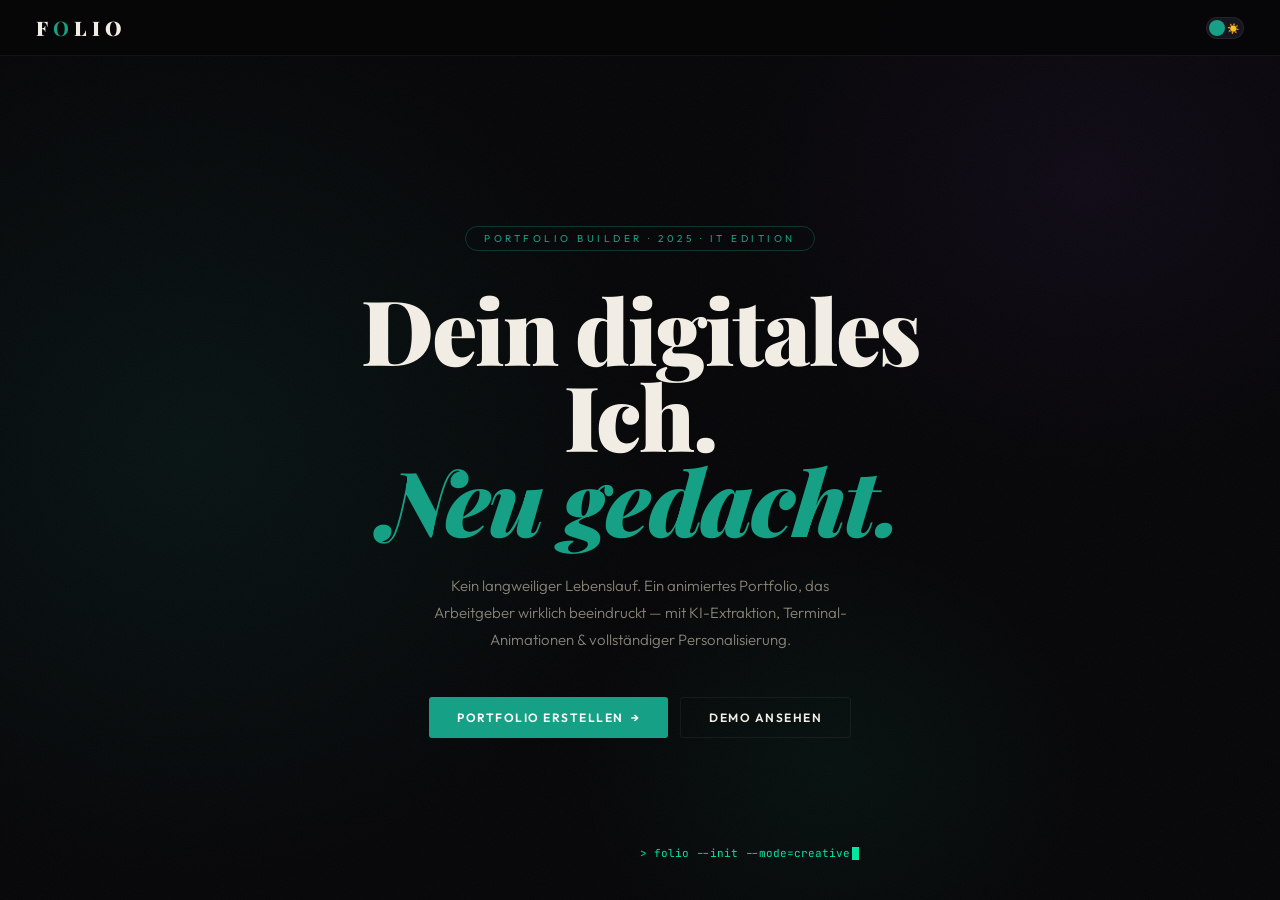
==== index.html @ 78528912 "Rename digitaler Lebenslauf.html to index.html" ====
<!DOCTYPE html>
<html lang="de" data-mode="dark">
<head>
<meta charset="UTF-8">
<meta name="viewport" content="width=device-width,initial-scale=1">
<title>FOLIO — Dein digitales Portfolio</title>
<link rel="preconnect" href="https://fonts.googleapis.com">
<link rel="preconnect" href="https://fonts.gstatic.com" crossorigin>
<link href="https://fonts.googleapis.com/css2?family=Playfair+Display:ital,wght@0,700;0,800;0,900;1,700&family=Outfit:wght@300;400;500;600;700&family=JetBrains+Mono:wght@400;500&display=swap" rel="stylesheet">
<style>
/* ─── THEME VARIABLES ─── */
:root{
  --teal:#16a085;--slate:#8F9790;--mint:#00E5A0;--blue:#60A5FA;--purple:#A855F7;
  --r:6px;--t:cubic-bezier(.4,0,.2,1)
}
[data-mode="dark"]{
  --bg:#060608;--bg2:#0d0d12;--bg3:#161620;
  --text:#f2ede4;--text2:#8a8478;--hr:rgba(242,237,228,.06);
  --card:rgba(22,22,32,.8);--input-bg:#161620;--input-border:rgba(242,237,228,.08);
  --hdr-bg:rgba(6,6,8,.85)
}
[data-mode="light"]{
  --bg:#f4f1ec;--bg2:#ebe6dd;--bg3:#ddd8ce;
  --text:#0d0d12;--text2:#5a5248;--hr:rgba(13,13,18,.08);
  --card:rgba(235,230,221,.8);--input-bg:#ebe6dd;--input-border:rgba(13,13,18,.12);
  --hdr-bg:rgba(244,241,236,.88)
}

*{box-sizing:border-box;margin:0;padding:0}
html{scroll-behavior:smooth}
body{background:var(--bg);color:var(--text);font-family:'Outfit',sans-serif;overflow-x:hidden;min-height:100vh;transition:background .3s,color .3s}
::selection{background:var(--teal);color:#fff}
::-webkit-scrollbar{width:3px}::-webkit-scrollbar-track{background:var(--bg2)}::-webkit-scrollbar-thumb{background:var(--teal);opacity:.4;border-radius:2px}

/* ─── HEADER ─── */
.hdr{position:fixed;top:0;left:0;right:0;z-index:200;padding:14px 36px;display:flex;align-items:center;justify-content:space-between;background:var(--hdr-bg);backdrop-filter:blur(24px);border-bottom:1px solid var(--hr)}
.logo{font-family:'Playfair Display',serif;font-size:20px;font-weight:900;letter-spacing:5px;text-transform:uppercase}
.logo b{color:var(--teal)}
.hdr-right{display:flex;align-items:center;gap:10px}
.hdr-step{font-size:10px;letter-spacing:2px;color:var(--text2);text-transform:uppercase;display:none;font-family:'JetBrains Mono',monospace}

/* Mode toggle */
.mode-btn{width:38px;height:22px;background:var(--bg3);border:1px solid var(--hr);border-radius:11px;cursor:pointer;position:relative;transition:background .3s;flex-shrink:0}
.mode-knob{width:16px;height:16px;border-radius:50%;background:var(--teal);position:absolute;top:2px;left:2px;transition:left .2s var(--t)}
[data-mode="light"] .mode-knob{left:18px;background:var(--purple)}
.mode-icon{font-size:10px;position:absolute;top:50%;transform:translateY(-50%);transition:opacity .2s}
.mode-icon.sun{right:4px;opacity:1}
.mode-icon.moon{left:4px;opacity:1}
[data-mode="light"] .mode-icon.sun{opacity:0}
[data-mode="dark"] .mode-icon.moon{opacity:0}

/* ─── SCREENS ─── */
.scr{display:none;min-height:100vh;padding-top:64px}
.scr.on{display:flex;flex-direction:column}

/* ─── LANDING ─── */
#s0{align-items:center;justify-content:center;text-align:center;position:relative;overflow:hidden}
.mesh{position:absolute;inset:0;pointer-events:none;
  background:radial-gradient(ellipse 60% 80% at 15% 50%,rgba(22,160,133,.09) 0,transparent 60%),
             radial-gradient(ellipse 50% 60% at 85% 20%,rgba(168,85,247,.06) 0,transparent 55%),
             radial-gradient(ellipse 40% 50% at 65% 85%,rgba(0,229,160,.05) 0,transparent 50%)}
.noise{position:absolute;inset:0;pointer-events:none;opacity:.03;background-image:url("data:image/svg+xml,%3Csvg xmlns='http://www.w3.org/2000/svg'%3E%3Cfilter id='n'%3E%3CfeTurbulence type='fractalNoise' baseFrequency='.85' numOctaves='4' stitchTiles='stitch'/%3E%3C/filter%3E%3Crect width='100%25' height='100%25' filter='url(%23n)'/%3E%3C/svg%3E")}
.land{max-width:740px;padding:0 28px;position:relative;z-index:1}
.l-tag{display:inline-block;font-size:10px;letter-spacing:3.5px;text-transform:uppercase;color:var(--teal);border:1px solid rgba(22,160,133,.3);padding:5px 18px;border-radius:20px;margin-bottom:36px;animation:fu .8s var(--t) both}
.l-h1{font-family:'Playfair Display',serif;font-size:clamp(48px,7.5vw,90px);font-weight:900;line-height:.95;letter-spacing:-2px;margin-bottom:28px;animation:fu .8s .12s var(--t) both}
.l-h1 em{color:var(--teal);font-style:italic;display:block}
.l-sub{font-size:15px;color:var(--text2);line-height:1.8;max-width:460px;margin:0 auto 44px;font-weight:300;animation:fu .8s .24s var(--t) both}
.l-cta{display:flex;gap:12px;justify-content:center;flex-wrap:wrap;animation:fu .8s .36s var(--t) both}

/* Terminal intro */
.term-intro{position:absolute;bottom:40px;left:50%;transform:translateX(-50%);font-family:'JetBrains Mono',monospace;font-size:11px;color:var(--mint);opacity:.7;white-space:nowrap;animation:fu 1s .8s var(--t) both}
.term-cursor-blink{display:inline-block;width:7px;height:13px;background:var(--mint);margin-left:2px;animation:blink 1s step-end infinite;vertical-align:bottom}
@keyframes blink{0%,100%{opacity:1}50%{opacity:0}}

/* ─── BUTTONS ─── */
.btn{padding:12px 28px;border-radius:3px;font-family:'Outfit',sans-serif;font-size:12px;font-weight:600;letter-spacing:1.5px;text-transform:uppercase;cursor:pointer;transition:all .2s var(--t);border:none}
.btn-g{background:var(--teal);color:#fff}
.btn-g:hover{background:#1abc9c;transform:translateY(-2px);box-shadow:0 10px 36px rgba(22,160,133,.35)}
.btn-o{background:transparent;color:var(--text);border:1px solid var(--hr)}
.btn-o:hover{border-color:var(--teal);color:var(--teal);background:rgba(22,160,133,.05)}
.btn-s{padding:8px 20px;font-size:11px;letter-spacing:1px}
.btn-purple{background:var(--purple);color:#fff}
.btn-purple:hover{background:#9333ea;transform:translateY(-2px);box-shadow:0 10px 36px rgba(168,85,247,.3)}
.btn-blue{background:var(--blue);color:#fff}
.btn-blue:hover{background:#3b82f6;transform:translateY(-2px)}

/* ─── UPLOAD ZONE ─── */
.upload-zone{margin-bottom:24px;padding:18px;background:var(--bg2);border:2px dashed var(--hr);border-radius:8px;cursor:pointer;transition:border-color .2s,background .2s;text-align:center}
.upload-zone:hover,.upload-zone.drag{border-color:var(--teal);background:rgba(22,160,133,.04)}
.upload-zone-icon{font-size:28px;margin-bottom:8px;display:block}
.upload-zone-txt{font-size:12px;color:var(--text2);line-height:1.6}
.upload-zone-txt strong{color:var(--teal);font-weight:600}
.upload-status{margin-top:8px;font-size:11px;font-family:'JetBrains Mono',monospace;color:var(--mint);display:none}

/* ─── BUILDER ─── */
#s1{padding-top:64px}
.build{display:grid;grid-template-columns:1fr 1fr;height:calc(100vh - 64px)}
.bl{padding:36px 44px;overflow-y:auto;border-right:1px solid var(--hr)}
.br{position:sticky;top:64px;height:calc(100vh - 64px);display:flex;flex-direction:column;align-items:center;justify-content:center;background:var(--bg2);gap:12px}

/* Step dots */
.sdots{display:flex;align-items:center;gap:5px;margin-bottom:36px;flex-wrap:wrap}
.sdot{width:24px;height:24px;border-radius:50%;border:1px solid var(--hr);display:flex;align-items:center;justify-content:center;font-size:9px;color:var(--text2);cursor:pointer;transition:all .2s var(--t);flex-shrink:0;font-family:'JetBrains Mono',monospace}
.sdot.done{background:var(--teal);border-color:var(--teal);color:#fff}
.sdot.cur{border-color:var(--teal);color:var(--teal)}
.sdot-ln{flex:1;height:1px;background:var(--hr);min-width:8px}

/* Step panels */
.step{display:none}
.step.on{display:block;animation:fu .35s var(--t) both}
.sttl{font-family:'Playfair Display',serif;font-size:28px;font-weight:800;margin-bottom:5px;line-height:1.2}
.stsub{font-size:12px;color:var(--text2);margin-bottom:24px;font-weight:300}

/* Fields */
.fld{margin-bottom:16px}
.fld label{display:block;font-size:10px;letter-spacing:2px;text-transform:uppercase;color:var(--text2);margin-bottom:6px;font-weight:500}
.fld input,.fld textarea,.fld select{width:100%;padding:10px 14px;background:var(--input-bg);border:1px solid var(--input-border);border-radius:3px;color:var(--text);font-family:'Outfit',sans-serif;font-size:13px;outline:none;transition:border-color .2s var(--t),background .2s;resize:vertical}
.fld input:focus,.fld textarea:focus,.fld select:focus{border-color:rgba(22,160,133,.6)}
.fld input::placeholder,.fld textarea::placeholder{color:rgba(242,237,228,.2)}
[data-mode="light"] .fld input::placeholder,[data-mode="light"] .fld textarea::placeholder{color:rgba(13,13,18,.25)}
.f2{display:grid;grid-template-columns:1fr 1fr;gap:12px}
.f3{display:grid;grid-template-columns:1fr 1fr 1fr;gap:12px}

/* Photo */
.photo-zone{display:flex;align-items:center;gap:18px;margin-bottom:20px}
.photo-ring{width:68px;height:68px;border-radius:50%;border:2px dashed var(--hr);background:var(--input-bg);display:flex;align-items:center;justify-content:center;cursor:pointer;overflow:hidden;flex-shrink:0;transition:border-color .2s var(--t)}
.photo-ring:hover{border-color:var(--teal)}
.photo-ring svg{opacity:.35}

/* Tags */
.tags-box{display:flex;flex-wrap:wrap;gap:6px;padding:9px 11px;background:var(--input-bg);border:1px solid var(--input-border);border-radius:3px;min-height:48px;cursor:text;transition:border-color .2s}
.tags-box:focus-within{border-color:rgba(22,160,133,.6)}
.chip{display:inline-flex;align-items:center;gap:5px;background:rgba(22,160,133,.1);border:1px solid rgba(22,160,133,.25);color:var(--teal);padding:3px 10px;border-radius:20px;font-size:11px;font-family:'JetBrains Mono',monospace}
.chip-x{background:none;border:none;color:inherit;cursor:pointer;font-size:13px;line-height:1;padding:0;opacity:.5}
.chip-x:hover{opacity:1}
.tag-inp{background:none;border:none;outline:none;color:var(--text);font-family:'Outfit',sans-serif;font-size:13px;flex:1;min-width:90px;padding:2px 4px}

/* Cards */
.pc,.tlc{background:var(--bg3);border:1px solid var(--hr);border-radius:6px;padding:15px;margin-bottom:10px;position:relative}
.card-del{position:absolute;top:10px;right:10px;background:none;border:none;color:var(--text2);cursor:pointer;font-size:15px;transition:color .15s;opacity:.5}
.card-del:hover{color:#ef4444;opacity:1}

/* Style picker */
.stgrid{display:grid;grid-template-columns:repeat(3,1fr);gap:10px;margin-bottom:24px}
.stc{border:2px solid var(--hr);border-radius:6px;overflow:hidden;cursor:pointer;transition:border-color .2s var(--t)}
.stc:hover{border-color:rgba(22,160,133,.4)}
.stc.sel{border-color:var(--teal)}
.stc-thumb{height:80px}
.stc-lbl{font-size:10px;letter-spacing:1.5px;text-transform:uppercase;color:var(--text2);text-align:center;padding:6px;background:var(--bg3)}
.stc.sel .stc-lbl{color:var(--teal)}

/* Color swatches */
.sw-row{display:flex;gap:8px;flex-wrap:wrap;margin-top:10px}
.sw{width:24px;height:24px;border-radius:50%;cursor:pointer;border:3px solid transparent;transition:transform .15s,border-color .15s;box-shadow:0 2px 8px rgba(0,0,0,.2)}
.sw:hover,.sw.sel{transform:scale(1.25);border-color:var(--text)}

/* Separator */
.sdiv{font-size:10px;letter-spacing:3px;text-transform:uppercase;color:var(--text2);opacity:.6;margin:24px 0 14px;padding-top:18px;border-top:1px solid var(--hr)}

/* Preview */
.prev-shell{width:calc(100% - 48px);max-width:380px;height:calc(100vh - 200px);border-radius:10px;overflow:hidden;box-shadow:0 40px 80px rgba(0,0,0,.5),0 0 0 1px rgba(242,237,228,.06)}
.prev-bar{height:30px;background:rgba(13,13,18,.9);display:flex;align-items:center;padding:0 12px;gap:6px;flex-shrink:0}
.pbd{width:9px;height:9px;border-radius:50%}
.prev-fr{width:100%;height:calc(100% - 30px);border:none;background:#fff}
.prev-lbl{font-size:9px;letter-spacing:3px;text-transform:uppercase;color:var(--text2);opacity:.4}
.prev-actions{display:flex;gap:8px}

/* Step nav */
.stnav{display:flex;gap:10px;margin-top:28px;flex-wrap:wrap}

/* ─── TERMINAL ANIMATION ─── */
.term-panel{background:#0a0c0a;border:1px solid rgba(0,229,160,.15);border-radius:8px;overflow:hidden;margin-bottom:20px;font-family:'JetBrains Mono',monospace}
.term-panel-bar{background:#111;padding:8px 14px;display:flex;align-items:center;gap:8px;border-bottom:1px solid rgba(0,229,160,.1)}
.term-panel-dot{width:8px;height:8px;border-radius:50%}
.term-panel-title{font-size:10px;color:rgba(0,229,160,.5);letter-spacing:2px;margin-left:auto}
.term-panel-body{padding:14px 18px;min-height:100px;font-size:12px;line-height:1.8;color:#00E5A0}
.term-line{display:flex;gap:8px}
.term-prompt{color:rgba(22,160,133,.6)}
.term-cmd{color:#60A5FA}
.term-out{color:rgba(0,229,160,.8)}
.term-err{color:#ef4444}
.term-ok{color:var(--mint)}

/* ─── EXPORT SCREEN ─── */
#s2{align-items:center;justify-content:center}
.exp-inner{max-width:560px;width:100%;padding:0 28px;text-align:center}
.exp-icon{font-size:56px;margin-bottom:20px;animation:pulse 2s ease-in-out infinite;display:block}
@keyframes pulse{0%,100%{transform:scale(1)}50%{transform:scale(1.08)}}

/* ─── INFO TABS ─── */
.tabs{display:flex;gap:2px;margin-bottom:20px;background:var(--bg3);padding:3px;border-radius:5px}
.tab-btn{flex:1;padding:7px 12px;font-size:11px;letter-spacing:1px;text-transform:uppercase;border:none;background:transparent;color:var(--text2);cursor:pointer;border-radius:3px;transition:all .15s;font-family:'Outfit',sans-serif;font-weight:600}
.tab-btn.on{background:var(--teal);color:#fff}
.tab-pane{display:none}
.tab-pane.on{display:block}

/* ─── AI EXTRACT STATUS ─── */
.ai-status{padding:10px 14px;border-radius:4px;font-size:12px;font-family:'JetBrains Mono',monospace;margin-top:10px;display:none}
.ai-status.loading{background:rgba(96,165,250,.1);border:1px solid rgba(96,165,250,.25);color:var(--blue)}
.ai-status.ok{background:rgba(0,229,160,.08);border:1px solid rgba(0,229,160,.2);color:var(--mint)}
.ai-status.err{background:rgba(239,68,68,.08);border:1px solid rgba(239,68,68,.2);color:#ef4444}

/* ─── COLOR PALETTE PREVIEW ─── */
.palette-row{display:flex;gap:6px;margin-bottom:20px}
.pal-swatch{flex:1;height:28px;border-radius:4px;cursor:pointer;transition:transform .15s;border:2px solid transparent;position:relative}
.pal-swatch.sel{border-color:var(--text);transform:scaleY(1.1)}
.pal-swatch::after{content:attr(data-hex);position:absolute;bottom:-18px;left:50%;transform:translateX(-50%);font-size:9px;font-family:'JetBrains Mono',monospace;color:var(--text2);white-space:nowrap;opacity:0;transition:opacity .15s}
.pal-swatch:hover::after{opacity:1}

/* ─── FONT PICKER ─── */
.font-grid{display:grid;grid-template-columns:1fr 1fr;gap:8px;margin-bottom:20px}
.font-opt{padding:12px;border:2px solid var(--hr);border-radius:5px;cursor:pointer;transition:border-color .2s;text-align:center}
.font-opt:hover{border-color:rgba(22,160,133,.4)}
.font-opt.sel{border-color:var(--teal)}
.font-opt-name{font-size:15px;font-weight:700;margin-bottom:3px}
.font-opt-desc{font-size:10px;color:var(--text2);letter-spacing:1px;text-transform:uppercase}

/* ─── ANIMATIONS ─── */
@keyframes fu{from{opacity:0;transform:translateY(14px)}to{opacity:1;transform:none}}
@keyframes fi{from{opacity:0}to{opacity:1}}
@keyframes scanIn{from{width:0}to{width:100%}}

/* ─── IMPORT/EXPORT JSON ─── */
.json-area{width:100%;min-height:80px;font-family:'JetBrains Mono',monospace;font-size:11px;background:var(--bg3);border:1px solid var(--hr);border-radius:4px;color:var(--mint);padding:10px;resize:vertical;outline:none}
.json-area:focus{border-color:rgba(22,160,133,.5)}

/* ─── RESPONSIVE ─── */
@media(max-width:768px){.build{grid-template-columns:1fr}.br{display:none}.bl{padding:24px 20px}.l-h1{font-size:36px}.f2,.f3{grid-template-columns:1fr}}
</style>
</head>
<body>

<!-- ═══ HEADER ═══ -->
<header class="hdr">
  <div class="logo">F<b>O</b>LIO</div>
  <div class="hdr-right">
    <span class="hdr-step" id="hdr-step"></span>
    <button class="btn btn-o btn-s" onclick="go(0)" style="display:none" id="hdr-back">← Zurück</button>
    <button class="mode-btn" onclick="toggleMode()" title="Dark/Light Mode">
      <div class="mode-knob"></div>
      <span class="mode-icon moon">🌙</span>
      <span class="mode-icon sun">☀️</span>
    </button>
  </div>
</header>

<!-- ═══ S0 LANDING ═══ -->
<section class="scr on" id="s0">
  <div class="mesh"></div><div class="noise"></div>
  <div class="land">
    <div class="l-tag">Portfolio Builder · 2025 · IT Edition</div>
    <h1 class="l-h1">Dein digitales Ich.<em>Neu gedacht.</em></h1>
    <p class="l-sub">Kein langweiliger Lebenslauf. Ein animiertes Portfolio, das Arbeitgeber wirklich beeindruckt — mit KI-Extraktion, Terminal-Animationen &amp; vollständiger Personalisierung.</p>
    <div class="l-cta">
      <button class="btn btn-g" onclick="startBuild()">Portfolio erstellen &nbsp;→</button>
      <button class="btn btn-o" onclick="loadDemoData()">Demo ansehen</button>
    </div>
  </div>
  <div class="term-intro" id="term-intro">&gt; folio --init --mode=creative<span class="term-cursor-blink"></span></div>
</section>

<!-- ═══ S1 BUILDER ═══ -->
<section class="scr" id="s1">
<div class="build">

<!-- LEFT: FORM -->
<div class="bl">
  <div class="sdots">
    <div class="sdot cur" id="dot0" onclick="goStep(0)">1</div><div class="sdot-ln"></div>
    <div class="sdot" id="dot1" onclick="goStep(1)">2</div><div class="sdot-ln"></div>
    <div class="sdot" id="dot2" onclick="goStep(2)">3</div><div class="sdot-ln"></div>
    <div class="sdot" id="dot3" onclick="goStep(3)">4</div><div class="sdot-ln"></div>
    <div class="sdot" id="dot4" onclick="goStep(4)">5</div><div class="sdot-ln"></div>
    <div class="sdot" id="dot5" onclick="goStep(5)">6</div><div class="sdot-ln"></div>
    <div class="sdot" id="dot6" onclick="goStep(6)">7</div>
  </div>

  <!-- ─── STEP 0: IMPORT / KI-EXTRAKTION ─── -->
  <div class="step on" id="step0">
    <div class="sttl">Dokumente & Import</div>
    <p class="stsub">Lade Lebenslauf oder Anschreiben hoch — die KI extrahiert alle Infos automatisch.</p>

    <!-- Upload Lebenslauf -->
    <div class="upload-zone" id="cv-zone" onclick="document.getElementById('cvInp').click()" ondragover="dragOver(event,'cv-zone')" ondragleave="dragLeave('cv-zone')" ondrop="dropFile(event,'cv')">
      <span class="upload-zone-icon">📄</span>
      <div class="upload-zone-txt">
        <strong>Lebenslauf hochladen</strong><br>
        HTML, TXT, oder kopierten Text per Drag &amp; Drop einfügen
      </div>
      <div class="upload-status" id="cv-status"></div>
    </div>
    <input type="file" id="cvInp" style="display:none" accept=".html,.htm,.txt,.text" onchange="fileUpload(event,'cv')">

    <!-- Upload Anschreiben -->
    <div class="upload-zone" id="cl-zone" onclick="document.getElementById('clInp').click()" ondragover="dragOver(event,'cl-zone')" ondragleave="dragLeave('cl-zone')" ondrop="dropFile(event,'cl')">
      <span class="upload-zone-icon">✉️</span>
      <div class="upload-zone-txt">
        <strong>Anschreiben hochladen</strong> (optional)<br>
        Die KI liest Motivation &amp; Stärken heraus
      </div>
      <div class="upload-status" id="cl-status"></div>
    </div>
    <input type="file" id="clInp" style="display:none" accept=".html,.htm,.txt,.text" onchange="fileUpload(event,'cl')">

    <!-- Terminal -->
    <div class="term-panel" id="term-panel">
      <div class="term-panel-bar">
        <div class="term-panel-dot" style="background:#ff5f57"></div>
        <div class="term-panel-dot" style="background:#febc2e"></div>
        <div class="term-panel-dot" style="background:#28c840"></div>
        <span class="term-panel-title">folio-ai · extract</span>
      </div>
      <div class="term-panel-body" id="term-body">
        <div class="term-line"><span class="term-prompt">$</span><span class="term-cmd"> folio --ready</span></div>
        <div class="term-line"><span class="term-out">✓ System bereit. Dokument hochladen zum Starten.</span></div>
      </div>
    </div>

    <div class="sdiv">Oder: JSON-Daten importieren</div>
    <div class="fld">
      <label>JSON-Import</label>
      <textarea class="json-area" id="json-import-area" rows="3" placeholder='{"fn":"Max","ln":"Mustermann","title":"Developer",...}'></textarea>
    </div>
    <div style="display:flex;gap:8px;flex-wrap:wrap">
      <button class="btn btn-blue btn-s" onclick="importJSON()">⬆ JSON importieren</button>
      <button class="btn btn-o btn-s" onclick="exportJSON()">⬇ JSON exportieren</button>
    </div>

    <div class="stnav">
      <button class="btn btn-g" onclick="goStep(1)">Weiter →</button>
      <button class="btn btn-o btn-s" onclick="loadDemoData()" style="margin-left:auto">Demo laden</button>
    </div>
  </div>

  <!-- ─── STEP 1: IDENTITÄT ─── -->
  <div class="step" id="step1">
    <div class="sttl">Deine Identität</div>
    <p class="stsub">Name, Titel und deine Geschichte — der erste Eindruck zählt.</p>
    <div class="photo-zone">
      <div class="photo-ring" id="photoRing" onclick="document.getElementById('photoInp').click()">
        <svg width="22" height="22" viewBox="0 0 24 24" fill="none" stroke="currentColor" stroke-width="1.5"><circle cx="12" cy="8" r="4"/><path d="M20 21a8 8 0 1 0-16 0"/></svg>
      </div>
      <div>
        <div style="font-size:13px;font-weight:500;margin-bottom:4px">Profilbild</div>
        <div style="font-size:11px;color:var(--text2);margin-bottom:8px">Kein Foto? Ein eleganter Avatar wird generiert.</div>
        <button class="btn btn-o btn-s" onclick="document.getElementById('photoInp').click()">Bild wählen</button>
        <button class="btn btn-o btn-s" id="photoClearBtn" onclick="clearPhoto()" style="display:none;margin-left:6px">✕ Entfernen</button>
      </div>
      <input type="file" id="photoInp" style="display:none" accept="image/*" onchange="photoSet(event)">
    </div>
    <div class="f2">
      <div class="fld"><label>Vorname *</label><input id="i-fn" placeholder="Max" oninput="liveRender()"></div>
      <div class="fld"><label>Nachname *</label><input id="i-ln" placeholder="Mustermann" oninput="liveRender()"></div>
    </div>
    <div class="fld"><label>Berufsbezeichnung *</label><input id="i-title" placeholder="Senior Software Engineer" oninput="liveRender()"></div>
    <div class="fld"><label>Tagline</label><input id="i-tag" placeholder="Code. Solve. Ship. Repeat." oninput="liveRender()"></div>
    <div class="fld"><label>Über mich</label><textarea id="i-bio" rows="4" placeholder="Leidenschaftlicher Entwickler mit Fokus auf..." oninput="liveRender()"></textarea></div>
    <div class="fld"><label>Highlight-Zitat</label><input id="i-hl" placeholder="Jede Zeile Code bringt mich dem perfekten Erlebnis näher." oninput="liveRender()"></div>
    <div class="stnav">
      <button class="btn btn-o" onclick="goStep(0)">← Zurück</button>
      <button class="btn btn-g" onclick="goStep(2)">Weiter →</button>
      <button class="btn btn-o btn-s" onclick="aiPolish()" style="margin-left:auto">✨ KI verbessern</button>
    </div>
  </div>

  <!-- ─── STEP 2: SKILLS ─── -->
  <div class="step" id="step2">
    <div class="sttl">Skills & Werkzeuge</div>
    <p class="stsub">Was beherrschst du? Tipp &amp; Enter zum Hinzufügen.</p>
    <div class="fld">
      <label>Tech Stack</label>
      <div class="tags-box" id="tech-tags" onclick="document.getElementById('tech-inp').focus()">
        <input class="tag-inp" id="tech-inp" placeholder="JavaScript, React, Docker..." onkeydown="tagKey(event,'tech-tags','tech-inp')">
      </div>
    </div>
    <div class="fld">
      <label>Soft Skills</label>
      <div class="tags-box" id="soft-tags" onclick="document.getElementById('soft-inp').focus()">
        <input class="tag-inp" id="soft-inp" placeholder="Teamarbeit, Agile, Kommunikation..." onkeydown="tagKey(event,'soft-tags','soft-inp')">
      </div>
    </div>
    <div class="fld">
      <label>Sprachen</label>
      <div class="tags-box" id="lang-tags" onclick="document.getElementById('lang-inp').focus()">
        <input class="tag-inp" id="lang-inp" placeholder="Deutsch (C2), Englisch (B2)..." onkeydown="tagKey(event,'lang-tags','lang-inp')">
      </div>
    </div>
    <div class="stnav">
      <button class="btn btn-o" onclick="goStep(1)">← Zurück</button>
      <button class="btn btn-g" onclick="goStep(3)">Weiter →</button>
    </div>
  </div>

  <!-- ─── STEP 3: PROJEKTE ─── -->
  <div class="step" id="step3">
    <div class="sttl">Deine Projekte</div>
    <p class="stsub">Showcases, die für dich sprechen.</p>
    <div id="proj-list"></div>
    <button class="btn btn-o btn-s" onclick="addProject()" style="width:100%;margin-bottom:8px">+ Projekt hinzufügen</button>
    <div class="stnav">
      <button class="btn btn-o" onclick="goStep(2)">← Zurück</button>
      <button class="btn btn-g" onclick="goStep(4)">Weiter →</button>
    </div>
  </div>

  <!-- ─── STEP 4: KARRIERE ─── -->
  <div class="step" id="step4">
    <div class="sttl">Karriere & Bildung</div>
    <p class="stsub">Dein Weg bis hierher — kompakt &amp; überzeugend.</p>
    <div class="sdiv">Berufserfahrung</div>
    <div id="exp-list"></div>
    <button class="btn btn-o btn-s" onclick="addExp()" style="width:100%;margin-bottom:16px">+ Station hinzufügen</button>
    <div class="sdiv">Ausbildung</div>
    <div id="edu-list"></div>
    <button class="btn btn-o btn-s" onclick="addEdu()" style="width:100%;margin-bottom:8px">+ Abschluss hinzufügen</button>
    <div class="stnav">
      <button class="btn btn-o" onclick="goStep(3)">← Zurück</button>
      <button class="btn btn-g" onclick="goStep(5)">Weiter →</button>
    </div>
  </div>

  <!-- ─── STEP 5: KONTAKT ─── -->
  <div class="step" id="step5">
    <div class="sttl">Kontakt & Links</div>
    <p class="stsub">Wie finden Arbeitgeber dich?</p>
    <div class="f2">
      <div class="fld"><label>E-Mail</label><input id="i-email" placeholder="max@example.com" oninput="liveRender()"></div>
      <div class="fld"><label>Telefon</label><input id="i-phone" placeholder="+49 151 ..." oninput="liveRender()"></div>
    </div>
    <div class="f2">
      <div class="fld"><label>GitHub</label><input id="i-gh" placeholder="github.com/max" oninput="liveRender()"></div>
      <div class="fld"><label>LinkedIn</label><input id="i-li" placeholder="linkedin.com/in/max" oninput="liveRender()"></div>
    </div>
    <div class="f2">
      <div class="fld"><label>Portfolio / Website</label><input id="i-web" placeholder="max.dev" oninput="liveRender()"></div>
      <div class="fld"><label>Ort</label><input id="i-loc" placeholder="Berlin, Deutschland" oninput="liveRender()"></div>
    </div>
    <div class="stnav">
      <button class="btn btn-o" onclick="goStep(4)">← Zurück</button>
      <button class="btn btn-g" onclick="goStep(6)">Weiter →</button>
    </div>
  </div>

  <!-- ─── STEP 6: STIL & DESIGN ─── -->
  <div class="step" id="step6">
    <div class="sttl">Stil & Design</div>
    <p class="stsub">Gestalte deinen individuellen Auftritt.</p>

    <div class="tabs">
      <button class="tab-btn on" onclick="switchTab(this,'tab-theme')">Thema</button>
      <button class="tab-btn" onclick="switchTab(this,'tab-color')">Farben</button>
      <button class="tab-btn" onclick="switchTab(this,'tab-font')">Schrift</button>
      <button class="tab-btn" onclick="switchTab(this,'tab-anim')">Animation</button>
    </div>

    <!-- Tab: Thema -->
    <div class="tab-pane on" id="tab-theme">
      <div class="stgrid">
        <div class="stc sel" id="stc-noir" onclick="setStyle('noir')">
          <div class="stc-thumb" style="background:#040406;display:flex;align-items:center;padding:14px">
            <div><div style="width:28px;height:2px;background:#16a085;margin-bottom:5px"></div><div style="width:48px;height:7px;background:rgba(242,237,228,.8);border-radius:1px;margin-bottom:3px"></div><div style="width:36px;height:4px;background:rgba(242,237,228,.3);border-radius:1px"></div></div>
          </div>
          <div class="stc-lbl">Noir</div>
        </div>
        <div class="stc" id="stc-solaire" onclick="setStyle('solaire')">
          <div class="stc-thumb" style="background:#f7f4ef;display:flex;align-items:center;padding:14px">
            <div><div style="width:28px;height:2px;background:#16a085;margin-bottom:5px"></div><div style="width:48px;height:7px;background:rgba(10,10,14,.7);border-radius:1px;margin-bottom:3px"></div><div style="width:36px;height:4px;background:rgba(10,10,14,.25);border-radius:1px"></div></div>
          </div>
          <div class="stc-lbl">Solaire</div>
        </div>
        <div class="stc" id="stc-cyber" onclick="setStyle('cyber')">
          <div class="stc-thumb" style="background:#050a08;display:flex;align-items:center;padding:14px">
            <div><div style="width:28px;height:2px;background:#00E5A0;margin-bottom:5px"></div><div style="width:48px;height:7px;background:rgba(0,229,160,.5);border-radius:1px;margin-bottom:3px"></div><div style="width:36px;height:4px;background:rgba(96,165,250,.3);border-radius:1px"></div></div>
          </div>
          <div class="stc-lbl">Cyber</div>
        </div>
        <div class="stc" id="stc-mono" onclick="setStyle('mono')">
          <div class="stc-thumb" style="background:#0a0a0a;display:flex;align-items:center;padding:14px">
            <div><div style="width:28px;height:2px;background:#fff;margin-bottom:5px"></div><div style="width:48px;height:7px;background:rgba(255,255,255,.9);border-radius:1px;margin-bottom:3px"></div><div style="width:36px;height:4px;background:rgba(255,255,255,.3);border-radius:1px"></div></div>
          </div>
          <div class="stc-lbl">Monolith</div>
        </div>
        <div class="stc" id="stc-aurora" onclick="setStyle('aurora')">
          <div class="stc-thumb" style="background:#0f0520;display:flex;align-items:center;padding:14px;background:linear-gradient(135deg,#0f0520,#0a1628)">
            <div><div style="width:28px;height:2px;background:#A855F7;margin-bottom:5px"></div><div style="width:48px;height:7px;background:rgba(168,85,247,.6);border-radius:1px;margin-bottom:3px"></div><div style="width:36px;height:4px;background:rgba(96,165,250,.35);border-radius:1px"></div></div>
          </div>
          <div class="stc-lbl">Aurora</div>
        </div>
        <div class="stc" id="stc-slate" onclick="setStyle('slate')">
          <div class="stc-thumb" style="background:#1a1f1e;display:flex;align-items:center;padding:14px">
            <div><div style="width:28px;height:2px;background:#8F9790;margin-bottom:5px"></div><div style="width:48px;height:7px;background:rgba(143,151,144,.7);border-radius:1px;margin-bottom:3px"></div><div style="width:36px;height:4px;background:rgba(143,151,144,.3);border-radius:1px"></div></div>
          </div>
          <div class="stc-lbl">Slate</div>
        </div>
      </div>
    </div>

    <!-- Tab: Farben -->
    <div class="tab-pane" id="tab-color">
      <div class="sdiv" style="margin-top:0;padding-top:0;border:none">Designpalette</div>
      <div class="palette-row">
        <div class="pal-swatch sel" data-hex="#16a085" style="background:#16a085" onclick="setAccent('#16a085')" title="Teal"></div>
        <div class="pal-swatch" data-hex="#8F9790" style="background:#8F9790" onclick="setAccent('#8F9790')" title="Slate"></div>
        <div class="pal-swatch" data-hex="#00E5A0" style="background:#00E5A0" onclick="setAccent('#00E5A0')" title="Mint"></div>
        <div class="pal-swatch" data-hex="#60A5FA" style="background:#60A5FA" onclick="setAccent('#60A5FA')" title="Blue"></div>
        <div class="pal-swatch" data-hex="#A855F7" style="background:#A855F7" onclick="setAccent('#A855F7')" title="Purple"></div>
      </div>
      <div class="sdiv">Weitere Akzentfarben</div>
      <div class="sw-row" id="sw-row"></div>
      <div class="fld" style="margin-top:16px">
        <label>Eigene Farbe (HEX)</label>
        <div style="display:flex;gap:8px;align-items:center">
          <input type="color" id="custom-color" value="#16a085" style="width:44px;height:36px;padding:2px;border-radius:4px;cursor:pointer;border:1px solid var(--hr);background:var(--input-bg)" onchange="setAccent(this.value)">
          <input id="custom-hex" placeholder="#16a085" oninput="hexInput(this.value)" style="flex:1;padding:9px 12px;background:var(--input-bg);border:1px solid var(--input-border);border-radius:3px;color:var(--text);font-family:'JetBrains Mono',monospace;font-size:13px;outline:none">
        </div>
      </div>
    </div>

    <!-- Tab: Schrift -->
    <div class="tab-pane" id="tab-font">
      <div class="font-grid" id="font-grid">
        <div class="font-opt sel" onclick="setFont('elegant')" data-font="elegant">
          <div class="font-opt-name" style="font-family:'Playfair Display',serif">Playfair</div>
          <div class="font-opt-desc">Elegant · Klassisch</div>
        </div>
        <div class="font-opt" onclick="setFont('mono')" data-font="mono">
          <div class="font-opt-name" style="font-family:'JetBrains Mono',monospace">JetBrains</div>
          <div class="font-opt-desc">Terminal · IT</div>
        </div>
        <div class="font-opt" onclick="setFont('modern')" data-font="modern">
          <div class="font-opt-name" style="font-family:'Outfit',sans-serif;font-weight:700">Outfit</div>
          <div class="font-opt-desc">Modern · Clean</div>
        </div>
        <div class="font-opt" onclick="setFont('serif')" data-font="serif">
          <div class="font-opt-name" style="font-family:Georgia,serif">Georgia</div>
          <div class="font-opt-desc">Traditionell · Seriös</div>
        </div>
      </div>
    </div>

    <!-- Tab: Animation -->
    <div class="tab-pane" id="tab-anim">
      <div class="fld">
        <label>Portfolio-Animation</label>
        <div style="display:flex;flex-direction:column;gap:8px">
          <label style="display:flex;align-items:center;gap:10px;cursor:pointer;text-transform:none;letter-spacing:0;font-size:13px;color:var(--text)"><input type="radio" name="anim" value="reveal" checked onchange="setAnim(this.value)" style="accent-color:var(--teal)"> Scroll-Reveal (klassisch)</label>
          <label style="display:flex;align-items:center;gap:10px;cursor:pointer;text-transform:none;letter-spacing:0;font-size:13px;color:var(--text)"><input type="radio" name="anim" value="terminal" onchange="setAnim(this.value)" style="accent-color:var(--teal)"> Terminal-Typing (IT-Stil) 🖥️</label>
          <label style="display:flex;align-items:center;gap:10px;cursor:pointer;text-transform:none;letter-spacing:0;font-size:13px;color:var(--text)"><input type="radio" name="anim" value="glitch" onchange="setAnim(this.value)" style="accent-color:var(--teal)"> Glitch-Effect (Cyberpunk)</label>
          <label style="display:flex;align-items:center;gap:10px;cursor:pointer;text-transform:none;letter-spacing:0;font-size:13px;color:var(--text)"><input type="radio" name="anim" value="fade" onchange="setAnim(this.value)" style="accent-color:var(--teal)"> Sanftes Fade (minimalistisch)</label>
        </div>
      </div>
      <div class="fld">
        <label>Skill-Anzeige</label>
        <select id="skill-display" onchange="liveRender()" style="appearance:none;cursor:pointer">
          <option value="cloud">Tag-Cloud (interaktiv)</option>
          <option value="bars">Fortschrittsbalken</option>
          <option value="matrix">Matrix-Stil (IT)</option>
          <option value="grid">Icon-Grid</option>
        </select>
      </div>
      <div class="fld">
        <label>Cursor-Effekt</label>
        <select id="cursor-type" onchange="liveRender()" style="appearance:none;cursor:pointer">
          <option value="dot">Custom Dot</option>
          <option value="crosshair">Crosshair</option>
          <option value="none">Standard</option>
        </select>
      </div>
      <div class="fld">
        <label>Hintergrund-Effekt</label>
        <select id="bg-effect" onchange="liveRender()" style="appearance:none;cursor:pointer">
          <option value="mesh">Gradient Mesh</option>
          <option value="particles">Partikel</option>
          <option value="grid">Tech-Grid</option>
          <option value="none">Kein</option>
        </select>
      </div>
    </div>

    <div class="stnav">
      <button class="btn btn-o" onclick="goStep(5)">← Zurück</button>
      <button class="btn btn-g" onclick="goExport()">Portfolio fertigstellen →</button>
    </div>
  </div>
</div>

<!-- RIGHT: LIVE PREVIEW -->
<div class="br">
  <div class="prev-shell">
    <div class="prev-bar">
      <div class="pbd" style="background:#ff5f57"></div>
      <div class="pbd" style="background:#febc2e"></div>
      <div class="pbd" style="background:#28c840"></div>
    </div>
    <iframe class="prev-fr" id="prev-fr" title="Portfolio Vorschau"></iframe>
  </div>
  <div class="prev-actions">
    <div class="prev-lbl">Live-Vorschau</div>
    <button class="btn btn-o btn-s" onclick="previewFull()" style="font-size:10px;padding:5px 12px">⊞ Vollbild</button>
  </div>
</div>

</div>
</section>

<!-- ═══ S2 EXPORT ═══ -->
<section class="scr" id="s2">
  <div class="exp-inner">
    <span class="exp-icon">✦</span>
    <h2 style="font-family:'Playfair Display',serif;font-size:34px;font-weight:800;margin-bottom:12px">Dein Portfolio ist bereit.</h2>
    <p style="font-size:13px;color:var(--text2);line-height:1.8;margin-bottom:32px;font-weight:300">Ein vollständig animiertes, selbstständiges HTML-Portfolio — kein Framework, keine Abhängigkeiten.</p>

    <!-- Terminal export animation -->
    <div class="term-panel" style="margin-bottom:20px;text-align:left">
      <div class="term-panel-bar">
        <div class="term-panel-dot" style="background:#ff5f57"></div>
        <div class="term-panel-dot" style="background:#febc2e"></div>
        <div class="term-panel-dot" style="background:#28c840"></div>
        <span class="term-panel-title">folio-export · ready</span>
      </div>
      <div class="term-panel-body" id="export-term" style="min-height:60px"></div>
    </div>

    <div style="display:flex;flex-direction:column;gap:10px">
      <button class="btn btn-g" onclick="downloadPortfolio()" style="width:100%;padding:15px">⬇ Portfolio herunterladen (.html)</button>
      <button class="btn btn-o" onclick="previewFull()" style="width:100%">⊞ Vollbild-Vorschau</button>
      <button class="btn btn-o btn-s" onclick="exportJSON()" style="width:100%">{ } Daten exportieren (JSON)</button>
      <button class="btn btn-o btn-s" onclick="go(1);goStep(6)" style="width:100%;margin-top:4px">← Design ändern</button>
    </div>
    <div style="margin-top:28px;padding:18px;background:var(--bg3);border-radius:6px;border:1px solid var(--hr)">
      <div style="font-size:10px;letter-spacing:2px;text-transform:uppercase;color:var(--text2);margin-bottom:10px">Enthaltene Features</div>
      <div style="display:grid;grid-template-columns:1fr 1fr;gap:8px;font-size:12px;color:var(--text2)">
        <span>✓ Terminal-Animation</span><span>✓ Dark/Light Mode</span>
        <span>✓ Scroll-Reveal</span><span>✓ Responsive Design</span>
        <span>✓ Custom Cursor</span><span>✓ Kein Internet nötig</span>
        <span>✓ Druckoptimiert</span><span>✓ Interaktive Skills</span>
      </div>
    </div>
  </div>
</section>

<script>
// ═══ STATE ═══
var D={fn:'',ln:'',title:'',tagline:'',bio:'',highlight:'',email:'',phone:'',github:'',linkedin:'',website:'',location:'',photo:null,skills:{tech:[],soft:[],lang:[]},projects:[],experience:[],education:[]};
var portfolioStyle='noir', accentColor='#16a085', curStep=0, fontChoice='elegant', animChoice='reveal';
var darkMode=true;

var PALETTE={
  noir:['#16a085','#00E5A0','#60A5FA','#A855F7','#8F9790','#ef4444'],
  solaire:['#16a085','#0d9488','#6d28d9','#c2410c','#1d4ed8','#15803d'],
  cyber:['#00E5A0','#60A5FA','#16a085','#A855F7','#f59e0b','#ef4444'],
  mono:['#ffffff','#aaaaaa','#888888','#cccccc','#666666','#ffffff'],
  aurora:['#A855F7','#60A5FA','#16a085','#00E5A0','#8F9790','#f59e0b'],
  slate:['#8F9790','#16a085','#60A5FA','#A855F7','#00E5A0','#f59e0b']
};

// ═══ MODE ═══
function toggleMode(){
  darkMode=!darkMode;
  document.documentElement.setAttribute('data-mode',darkMode?'dark':'light');
  liveRender();
}

// ═══ NAVIGATION ═══
function go(n){
  document.querySelectorAll('.scr').forEach(function(s){s.classList.remove('on');});
  var el=document.getElementById('s'+n);if(el)el.classList.add('on');
  var hb=document.getElementById('hdr-back');if(hb)hb.style.display=n>0?'block':'none';
  if(n===2){runExportTerminal();}
}
function startBuild(){go(1);goStep(0);liveRender();}
function goExport(){syncD();go(2);}

function goStep(n){
  document.querySelectorAll('.step').forEach(function(s){s.classList.remove('on');});
  var el=document.getElementById('step'+n);if(el)el.classList.add('on');
  curStep=n;
  for(var i=0;i<7;i++){
    var d=document.getElementById('dot'+i);if(!d)continue;
    d.classList.remove('done','cur');
    if(i<n)d.classList.add('done');
    else if(i===n)d.classList.add('cur');
  }
  var hs=document.getElementById('hdr-step');
  if(hs){hs.textContent='Schritt '+(n+1)+' / 7';hs.style.display='block';}
  liveRender();
}

// ═══ TABS ═══
function switchTab(btn,paneId){
  btn.closest('.step').querySelectorAll('.tab-btn').forEach(function(b){b.classList.remove('on');});
  btn.classList.add('on');
  btn.closest('.step').querySelectorAll('.tab-pane').forEach(function(p){p.classList.remove('on');});
  var p=document.getElementById(paneId);if(p)p.classList.add('on');
}

// ═══ PHOTO ═══
function photoSet(e){
  var f=e.target.files[0];if(!f)return;
  var r=new FileReader();
  r.onload=function(ev){
    D.photo=ev.target.result;
    var el=document.getElementById('photoRing');
    if(el)el.innerHTML='<img src="'+D.photo+'" style="width:100%;height:100%;object-fit:cover">';
    document.getElementById('photoClearBtn').style.display='inline';
    liveRender();
  };r.readAsDataURL(f);
}
function clearPhoto(){
  D.photo=null;
  document.getElementById('photoRing').innerHTML='<svg width="22" height="22" viewBox="0 0 24 24" fill="none" stroke="currentColor" stroke-width="1.5"><circle cx="12" cy="8" r="4"/><path d="M20 21a8 8 0 1 0-16 0"/></svg>';
  document.getElementById('photoClearBtn').style.display='none';
  liveRender();
}

// ═══ UPLOAD & KI-EXTRAKTION ═══
function dragOver(e,zoneId){e.preventDefault();document.getElementById(zoneId).classList.add('drag');}
function dragLeave(zoneId){document.getElementById(zoneId).classList.remove('drag');}
function dropFile(e,type){
  e.preventDefault();dragLeave(type+'-zone');
  var file=e.dataTransfer.files[0];if(!file)return;
  processUploadedFile(file,type);
}
function fileUpload(e,type){
  var file=e.target.files[0];if(!file)return;
  processUploadedFile(file,type);
}
function processUploadedFile(file,type){
  var statusEl=document.getElementById(type+'-status');
  statusEl.style.display='block';statusEl.textContent='📂 Lese Datei...';
  var r=new FileReader();
  r.onload=function(ev){
    var text=ev.target.result;
    // Strip HTML tags if HTML file
    if(file.name.match(/\.html?$/i)){
      var tmp=document.createElement('div');tmp.innerHTML=text;text=tmp.innerText||tmp.textContent;
    }
    statusEl.textContent='🤖 KI extrahiert Daten...';
    termLog('info','$ folio --extract --type='+type);
    termLog('cmd','  Analysiere: '+file.name+' ('+Math.round(file.size/1024)+'KB)');
    aiExtract(text,type,statusEl);
  };
  r.readAsText(file,'UTF-8');
}

function termLog(type,msg){
  var body=document.getElementById('term-body');if(!body)return;
  var div=document.createElement('div');div.className='term-line';
  var cls=type==='info'?'term-prompt':type==='cmd'?'term-cmd':type==='ok'?'term-ok':'term-out';
  div.innerHTML='<span class="'+cls+'">'+msg+'</span>';
  body.appendChild(div);
  body.scrollTop=body.scrollHeight;
}

async function aiExtract(text,type,statusEl){
  var prompt=type==='cv'
    ?'Du bist ein Experte für Lebenslauf-Analyse. Extrahiere aus folgendem Text alle Informationen und gib sie als JSON zurück. Schema: {"fn":"","ln":"","title":"","bio":"","tagline":"","email":"","phone":"","github":"","linkedin":"","website":"","location":"","skills":{"tech":[],"soft":[],"lang":[]},"experience":[{"title":"","company":"","period":"","bullets":""}],"education":[{"degree":"","school":"","year":""}]}. Gib NUR JSON zurück, kein Markdown.\n\nText:\n'+text.substring(0,3000)
    :'Du bist ein Experte für Anschreiben-Analyse. Extrahiere aus folgendem Anschreiben: Tagline (max 10 Wörter), Bio-Erweiterung, und Highlight-Zitat. Schema: {"tagline":"","bio_addition":"","highlight":""}. Nur JSON.\n\nText:\n'+text.substring(0,2000);
  try{
    var res=await fetch('https://api.anthropic.com/v1/messages',{method:'POST',headers:{'Content-Type':'application/json'},body:JSON.stringify({model:'claude-sonnet-4-20250514',max_tokens:1000,messages:[{role:'user',content:prompt}]})});
    var data=await res.json();
    var raw=data.content.map(function(c){return c.text||'';}).join('').replace(/```json|```/g,'').trim();
    var parsed=JSON.parse(raw);
    if(type==='cv'){fillFromExtracted(parsed);statusEl.textContent='✅ Erfolgreich extrahiert!';}
    else{
      if(parsed.tagline&&!D.tagline){D.tagline=parsed.tagline;var el=document.getElementById('i-tag');if(el)el.value=parsed.tagline;}
      if(parsed.highlight){D.highlight=parsed.highlight;var el2=document.getElementById('i-hl');if(el2)el2.value=parsed.highlight;}
      statusEl.textContent='✅ Anschreiben verarbeitet!';
    }
    termLog('ok','  ✓ Extraktion abgeschlossen.');
    liveRender();
  }catch(err){
    statusEl.textContent='⚠️ Extraktion fehlgeschlagen — bitte manuell eingeben.';
    termLog('err','  ✗ Fehler: '+err.message);
  }
}

function fillFromExtracted(p){
  var map={fn:'i-fn',ln:'i-ln',title:'i-title',tagline:'i-tag',bio:'i-bio',highlight:'i-hl',email:'i-email',phone:'i-phone',github:'i-gh',linkedin:'i-li',website:'i-web',location:'i-loc'};
  for(var k in map){if(p[k]){D[k]=p[k];var el=document.getElementById(map[k]);if(el)el.value=p[k];}}
  if(p.skills){
    ['tech','soft','lang'].forEach(function(c){if(p.skills[c]&&p.skills[c].length){D.skills[c]=(D.skills[c]||[]).concat(p.skills[c]);renderTags(c+'-tags',c);}});
  }
  if(p.experience&&p.experience.length){
    p.experience.forEach(function(e){addExp(e);});
  }
  if(p.education&&p.education.length){
    p.education.forEach(function(e){addEdu(e);});
  }
  termLog('ok','  ✓ '+Object.keys(p).length+' Felder befüllt.');
}

// ═══ JSON IMPORT/EXPORT ═══
function exportJSON(){
  syncD();
  var json=JSON.stringify(D,null,2);
  var area=document.getElementById('json-import-area');
  if(area)area.value=json;
  var blob=new Blob([json],{type:'application/json'});
  var a=document.createElement('a');a.href=URL.createObjectURL(blob);
  a.download='folio-data.json';a.click();URL.revokeObjectURL(a.href);
}
function importJSON(){
  var area=document.getElementById('json-import-area');if(!area)return;
  try{
    var parsed=JSON.parse(area.value);
    fillFromExtracted(parsed);
    var map={fn:'i-fn',ln:'i-ln',title:'i-title',tagline:'i-tag',bio:'i-bio',highlight:'i-hl',email:'i-email',phone:'i-phone',github:'i-gh',linkedin:'i-li',website:'i-web',location:'i-loc'};
    for(var k in map){if(parsed[k]){var el=document.getElementById(map[k]);if(el)el.value=parsed[k];}}
    liveRender();alert('✅ Daten erfolgreich importiert!');
  }catch(e){alert('⚠️ Ungültiges JSON. Bitte überprüfen.');}
}

// ═══ TAGS ═══
function tagKey(e,boxId,inpId){
  if(e.key==='Enter'||e.key===','){
    e.preventDefault();
    var inp=document.getElementById(inpId);
    var val=inp.value.replace(/,$/, '').trim();
    if(!val)return;
    var category=boxId.replace('-tags','');
    if(!D.skills[category])D.skills[category]=[];
    D.skills[category].push(val);inp.value='';
    renderTags(boxId,category);liveRender();
  }
  if(e.key==='Backspace'&&document.getElementById(inpId).value===''){
    var cat=boxId.replace('-tags','');
    if(D.skills[cat]&&D.skills[cat].length){D.skills[cat].pop();renderTags(boxId,cat);liveRender();}
  }
}
function renderTags(boxId,cat){
  var box=document.getElementById(boxId);if(!box)return;
  var inpId=boxId.replace('-tags','-inp');
  var chips=D.skills[cat].map(function(t,i){return '<span class="chip">'+t+'<button class="chip-x" onclick="removeTag(\''+cat+'\','+i+')">×</button></span>';}).join('');
  box.innerHTML=chips+'<input class="tag-inp" id="'+inpId+'" onkeydown="tagKey(event,\''+boxId+'\',\''+inpId+'\')" placeholder="">';
}
function removeTag(cat,i){D.skills[cat].splice(i,1);renderTags(cat+'-tags',cat);liveRender();}

// ═══ PROJECTS ═══
var projCount=0;
function addProject(data){
  var id='prj'+projCount++;
  if(!data)data={name:'',desc:'',tech:'',url:''};
  D.projects.push({id:id,name:data.name||'',desc:data.desc||'',tech:data.tech||'',url:data.url||''});
  var list=document.getElementById('proj-list');
  var div=document.createElement('div');div.className='pc';div.id='pc-'+id;
  div.innerHTML='<button class="card-del" onclick="removeItem(\'project\',\''+id+'\',this)">✕</button>'+
    '<div class="f2" style="margin-bottom:10px"><div class="fld" style="margin:0"><label>Projektname</label><input value="'+esc(data.name)+'" oninput="updateItem(\'project\',\''+id+'\',\'name\',this.value)" placeholder="Portfolio Website"></div>'+
    '<div class="fld" style="margin:0"><label>URL / GitHub</label><input value="'+esc(data.url)+'" oninput="updateItem(\'project\',\''+id+'\',\'url\',this.value)" placeholder="github.com/..."></div></div>'+
    '<div class="fld" style="margin-bottom:10px"><label>Beschreibung</label><textarea rows="2" oninput="updateItem(\'project\',\''+id+'\',\'desc\',this.value)" placeholder="Was hast du gebaut?">'+esc(data.desc)+'</textarea></div>'+
    '<div class="fld" style="margin:0"><label>Tech Stack (kommagetrennt)</label><input value="'+esc(data.tech)+'" oninput="updateItem(\'project\',\''+id+'\',\'tech\',this.value)" placeholder="React, TypeScript, Firebase"></div>';
  list.appendChild(div);
}
function addExp(data){
  var id='exp'+projCount++;
  if(!data)data={title:'',company:'',period:'',bullets:''};
  D.experience.push({id:id,title:data.title||'',company:data.company||'',period:data.period||'',bullets:data.bullets||''});
  var list=document.getElementById('exp-list');
  var div=document.createElement('div');div.className='tlc';div.dataset.id=id;
  div.innerHTML='<button class="card-del" onclick="removeItem(\'experience\',\''+id+'\',this)">✕</button>'+
    '<div class="f2" style="margin-bottom:10px"><div class="fld" style="margin:0"><label>Position</label><input oninput="updateItem(\'experience\',\''+id+'\',\'title\',this.value)" value="'+esc(data.title)+'" placeholder="Senior Developer"></div>'+
    '<div class="fld" style="margin:0"><label>Unternehmen</label><input oninput="updateItem(\'experience\',\''+id+'\',\'company\',this.value)" value="'+esc(data.company)+'" placeholder="Musterfirma GmbH"></div></div>'+
    '<div class="fld" style="margin-bottom:10px"><label>Zeitraum</label><input oninput="updateItem(\'experience\',\''+id+'\',\'period\',this.value)" value="'+esc(data.period)+'" placeholder="2023 – heute" style="max-width:200px"></div>'+
    '<div class="fld" style="margin:0"><label>Highlights (eine pro Zeile)</label><textarea rows="2" oninput="updateItem(\'experience\',\''+id+'\',\'bullets\',this.value)" placeholder="React-Komponenten aufgebaut">'+esc(data.bullets)+'</textarea></div>';
  list.appendChild(div);
}
function addEdu(data){
  var id='edu'+projCount++;
  if(!data)data={degree:'',school:'',year:''};
  D.education.push({id:id,degree:data.degree||'',school:data.school||'',year:data.year||''});
  var list=document.getElementById('edu-list');
  var div=document.createElement('div');div.className='tlc';div.dataset.id=id;
  div.innerHTML='<button class="card-del" onclick="removeItem(\'education\',\''+id+'\',this)">✕</button>'+
    '<div class="f2"><div class="fld" style="margin:0"><label>Abschluss</label><input oninput="updateItem(\'education\',\''+id+'\',\'degree\',this.value)" value="'+esc(data.degree)+'" placeholder="B.Sc. Informatik"></div>'+
    '<div class="fld" style="margin:0"><label>Schule / Uni</label><input oninput="updateItem(\'education\',\''+id+'\',\'school\',this.value)" value="'+esc(data.school)+'" placeholder="TU Berlin"></div></div>'+
    '<div class="fld" style="margin-top:10px;margin-bottom:0"><label>Jahr</label><input oninput="updateItem(\'education\',\''+id+'\',\'year\',this.value)" value="'+esc(data.year)+'" placeholder="2024" style="max-width:120px"></div>';
  list.appendChild(div);
}
function removeItem(type,id,btn){
  D[type]=D[type].filter(function(x){return x.id!==id;});
  var card=btn.closest('.pc,.tlc');if(card)card.remove();
  liveRender();
}
function updateItem(type,id,field,val){
  var item=D[type].find(function(x){return x.id===id;});
  if(item)item[field]=val;
  liveRender();
}
function esc(s){return (s||'').replace(/"/g,'&quot;').replace(/</g,'&lt;').replace(/>/g,'&gt;');}

// ═══ SYNC FIELDS ═══
function syncD(){
  var m={fn:'i-fn',ln:'i-ln',title:'i-title',tagline:'i-tag',bio:'i-bio',highlight:'i-hl',email:'i-email',phone:'i-phone',github:'i-gh',linkedin:'i-li',website:'i-web',location:'i-loc'};
  for(var k in m){var el=document.getElementById(m[k]);if(el)D[k]=el.value;}
}

// ═══ STYLE & COLOR ═══
function setStyle(s){
  portfolioStyle=s;
  ['noir','solaire','cyber','mono','aurora','slate'].forEach(function(x){
    var c=document.getElementById('stc-'+x);if(c)c.classList.toggle('sel',x===s);
  });
  buildSwatches();liveRender();
}
function setFont(f){
  fontChoice=f;
  document.querySelectorAll('.font-opt').forEach(function(o){o.classList.toggle('sel',o.dataset.font===f);});
  liveRender();
}
function setAnim(a){animChoice=a;liveRender();}
function setAccent(c){
  accentColor=c;
  // Sync custom inputs
  var cc=document.getElementById('custom-color');if(cc)cc.value=c;
  var ch=document.getElementById('custom-hex');if(ch)ch.value=c;
  // Update palette swatches
  document.querySelectorAll('.pal-swatch').forEach(function(s){s.classList.toggle('sel',s.dataset.hex===c);});
  buildSwatches();liveRender();
}
function hexInput(v){if(/^#[0-9a-fA-F]{6}$/.test(v)){setAccent(v);}}
function buildSwatches(){
  var pal=PALETTE[portfolioStyle]||PALETTE.noir;
  var row=document.getElementById('sw-row');if(!row)return;
  row.innerHTML=pal.map(function(c){return '<div class="sw'+(c===accentColor?' sel':'')+'" style="background:'+c+'" onclick="setAccent(\''+c+'\')" title="'+c+'"></div>';}).join('');
}

// ═══ LIVE RENDER ═══
function liveRender(){
  syncD();
  var fr=document.getElementById('prev-fr');if(!fr)return;
  fr.srcdoc=buildPortfolio(false);
}

// ═══ AI POLISH ═══
async function aiPolish(){
  syncD();
  var btn=document.querySelector('[onclick="aiPolish()"]');
  if(btn){btn.textContent='⟳ KI arbeitet...';btn.disabled=true;}
  termLog('cmd','$ folio --ai-polish --lang=de');
  try{
    var p='Du bist ein Experte für deutschsprachige IT-Karriere-Texte. Verbessere Tagline (max 10 Wörter, prägnant, auf Deutsch) und Bio (2-3 polierte deutsche Sätze). Antworte NUR mit JSON: {"tagline":"","bio":""}.\n\nProfil: Name='+D.fn+' '+D.ln+', Titel='+D.title+', Skills='+D.skills.tech.join(', ')+', Tagline='+D.tagline+', Bio='+D.bio;
    var r=await fetch('https://api.anthropic.com/v1/messages',{method:'POST',headers:{'Content-Type':'application/json'},body:JSON.stringify({model:'claude-sonnet-4-20250514',max_tokens:400,messages:[{role:'user',content:p}]})});
    var data=await r.json();
    var res=JSON.parse(data.content.map(function(c){return c.text||'';}).join('').replace(/```json|```/g,'').trim());
    if(res.tagline){D.tagline=res.tagline;var e=document.getElementById('i-tag');if(e)e.value=res.tagline;}
    if(res.bio){D.bio=res.bio;var e2=document.getElementById('i-bio');if(e2)e2.value=res.bio;}
    liveRender();termLog('ok','  ✓ Texte verbessert.');
  }catch(e){termLog('err','  ✗ KI-Fehler.');}
  if(btn){btn.textContent='✨ KI verbessern';btn.disabled=false;}
}

// ═══ DEMO DATA ═══
function loadDemoData(){
  var d={fn:'Mahmoud',ln:'Al-Mosa',title:'Full-Stack Developer & DevOps Engineer',tagline:'Code. Deploy. Scale. Repeat.',bio:'Leidenschaftlicher Full-Stack-Entwickler mit Expertise in Cloud-Infrastruktur und modernen Web-Technologien. Ich verwandle komplexe Anforderungen in elegante, skalierbare Lösungen — von der Datenbank bis zum UI.',highlight:'Die beste Architektur ist die, die man nicht sieht.',email:'mahmoud@example.com',phone:'+49 172 123 4567',github:'github.com/mahmoud',linkedin:'linkedin.com/in/mahmoud',website:'mahmoud.dev',location:'Frankfurt am Main',skills:{tech:['Python','TypeScript','React','Docker','Kubernetes','PostgreSQL','AWS','FastAPI','Git','Linux'],soft:['Problemlösung','Teamführung','Agile/Scrum','Code-Review'],lang:['Deutsch (C1)','Englisch (C1)','Arabisch (Muttersprache)']},projects:[{id:'p1',name:'CloudOps Dashboard',desc:'Echtzeit-Kubernetes-Monitoring-Dashboard mit automatischer Alerting-Pipeline und Kostenanalyse.',tech:'React, TypeScript, Python, Prometheus, Grafana',url:'github.com/mahmoud/cloudops'},{id:'p2',name:'DevFlow CI/CD',desc:'Vollautomatisierte Deployment-Pipeline mit Blue-Green-Deployments und automatischen Rollbacks.',tech:'Docker, Kubernetes, GitHub Actions, Helm',url:'github.com/mahmoud/devflow'}],experience:[{id:'e1',title:'Senior Developer',company:'TechCorp GmbH',period:'2022 – heute',bullets:'Microservices-Architektur für 500k+ User migriert\nCI/CD-Pipeline Deploymentzeit von 45 auf 8 Minuten reduziert\nKubernetes-Cluster aufgebaut und betrieben'}],education:[{id:'ed1',degree:'B.Sc. Informatik',school:'Goethe-Universität Frankfurt',year:'2021'}]};
  Object.assign(D,d);
  var map={fn:'i-fn',ln:'i-ln',title:'i-title',tagline:'i-tag',bio:'i-bio',highlight:'i-hl',email:'i-email',phone:'i-phone',github:'i-gh',linkedin:'i-li',website:'i-web',location:'i-loc'};
  for(var k in map){var el=document.getElementById(map[k]);if(el)el.value=D[k]||'';}
  ['tech','soft','lang'].forEach(function(c){D.skills[c]=d.skills[c].slice();renderTags(c+'-tags',c);});
  document.getElementById('proj-list').innerHTML='';D.projects=[];
  d.projects.forEach(function(p){var tmp=JSON.parse(JSON.stringify(p));D.projects.push(tmp);
    addProjectCard(tmp);});
  document.getElementById('exp-list').innerHTML='';D.experience=[];
  d.experience.forEach(function(e){D.experience.push(JSON.parse(JSON.stringify(e)));addExpCard(e);});
  document.getElementById('edu-list').innerHTML='';D.education=[];
  d.education.forEach(function(e){D.education.push(JSON.parse(JSON.stringify(e)));addEduCard(e);});
  portfolioStyle='cyber';accentColor='#00E5A0';
  ['noir','solaire','cyber','mono','aurora','slate'].forEach(function(x){var c=document.getElementById('stc-'+x);if(c)c.classList.toggle('sel',x==='cyber');});
  buildSwatches();
  startBuild();
}
function addProjectCard(data){
  var id=data.id;var list=document.getElementById('proj-list');
  var div=document.createElement('div');div.className='pc';div.id='pc-'+id;
  div.innerHTML='<button class="card-del" onclick="removeItem(\'project\',\''+id+'\',this)">✕</button>'+
    '<div class="f2" style="margin-bottom:10px"><div class="fld" style="margin:0"><label>Projektname</label><input value="'+esc(data.name)+'" oninput="updateItem(\'project\',\''+id+'\',\'name\',this.value)"></div>'+
    '<div class="fld" style="margin:0"><label>URL</label><input value="'+esc(data.url)+'" oninput="updateItem(\'project\',\''+id+'\',\'url\',this.value)"></div></div>'+
    '<div class="fld" style="margin-bottom:10px"><label>Beschreibung</label><textarea rows="2" oninput="updateItem(\'project\',\''+id+'\',\'desc\',this.value)">'+esc(data.desc)+'</textarea></div>'+
    '<div class="fld" style="margin:0"><label>Tech Stack</label><input value="'+esc(data.tech)+'" oninput="updateItem(\'project\',\''+id+'\',\'tech\',this.value)"></div>';
  list.appendChild(div);
}
function addExpCard(data){
  var id=data.id;var list=document.getElementById('exp-list');
  var div=document.createElement('div');div.className='tlc';
  div.innerHTML='<button class="card-del" onclick="removeItem(\'experience\',\''+id+'\',this)">✕</button>'+
    '<div class="f2" style="margin-bottom:10px"><div class="fld" style="margin:0"><label>Position</label><input oninput="updateItem(\'experience\',\''+id+'\',\'title\',this.value)" value="'+esc(data.title)+'"></div>'+
    '<div class="fld" style="margin:0"><label>Unternehmen</label><input oninput="updateItem(\'experience\',\''+id+'\',\'company\',this.value)" value="'+esc(data.company)+'"></div></div>'+
    '<div class="fld" style="margin-bottom:10px"><label>Zeitraum</label><input oninput="updateItem(\'experience\',\''+id+'\',\'period\',this.value)" value="'+esc(data.period)+'" style="max-width:200px"></div>'+
    '<div class="fld" style="margin:0"><label>Highlights</label><textarea rows="2" oninput="updateItem(\'experience\',\''+id+'\',\'bullets\',this.value)">'+esc(data.bullets)+'</textarea></div>';
  list.appendChild(div);
}
function addEduCard(data){
  var id=data.id;var list=document.getElementById('edu-list');
  var div=document.createElement('div');div.className='tlc';
  div.innerHTML='<button class="card-del" onclick="removeItem(\'education\',\''+id+'\',this)">✕</button>'+
    '<div class="f2"><div class="fld" style="margin:0"><label>Abschluss</label><input oninput="updateItem(\'education\',\''+id+'\',\'degree\',this.value)" value="'+esc(data.degree)+'"></div>'+
    '<div class="fld" style="margin:0"><label>Schule/Uni</label><input oninput="updateItem(\'education\',\''+id+'\',\'school\',this.value)" value="'+esc(data.school)+'"></div></div>'+
    '<div class="fld" style="margin-top:10px;margin-bottom:0"><label>Jahr</label><input oninput="updateItem(\'education\',\''+id+'\',\'year\',this.value)" value="'+esc(data.year)+'" style="max-width:120px"></div>';
  list.appendChild(div);
}

// ═══ EXPORT TERMINAL ═══
function runExportTerminal(){
  var term=document.getElementById('export-term');if(!term)return;
  term.innerHTML='';
  var lines=[
    {t:0,cls:'term-prompt',txt:'$ folio --export --format=html --standalone'},
    {t:300,cls:'term-cmd',txt:'  Building portfolio...'},
    {t:600,cls:'term-out',txt:'  [████████░░] Compiling styles...'},
    {t:900,cls:'term-out',txt:'  [████████████] Embedding assets...'},
    {t:1200,cls:'term-ok',txt:'  ✓ Build complete · '+(D.fn||'portfolio')+'.html'}
  ];
  lines.forEach(function(l){
    setTimeout(function(){
      var d=document.createElement('div');d.className='term-line';
      d.innerHTML='<span class="'+l.cls+'">'+l.txt+'</span>';
      term.appendChild(d);term.scrollTop=term.scrollHeight;
    },l.t);
  });
}

// ═══ DOWNLOAD ═══
function downloadPortfolio(){
  syncD();
  var html=buildPortfolio(true);
  var blob=new Blob([html],{type:'text/html'});
  var a=document.createElement('a');a.href=URL.createObjectURL(blob);
  a.download='portfolio-'+(D.fn+'-'+D.ln).toLowerCase().replace(/\s+/g,'-')+'.html';
  a.click();URL.revokeObjectURL(a.href);
}
function previewFull(){
  syncD();var w=window.open('','_blank');
  if(w){w.document.write(buildPortfolio(true));w.document.close();}
}

// ═══ BUILD PORTFOLIO ═══
function buildPortfolio(full){
  syncD();
  var name=(D.fn+' '+D.ln).trim()||'Portfolio';
  var ac=accentColor;
  var allSkills=[].concat(D.skills.tech||[]).concat(D.skills.soft||[]).concat(D.skills.lang||[]);
  var isDark=darkMode;
  var skillDisplayMode=document.getElementById('skill-display')?document.getElementById('skill-display').value:'cloud';
  var bgEffect=document.getElementById('bg-effect')?document.getElementById('bg-effect').value:'mesh';
  var cursorType=document.getElementById('cursor-type')?document.getElementById('cursor-type').value:'dot';
  var curAnim=animChoice;

  // Style configs
  var S={
    noir:{bg:'#040406',bg2:'#0c0c10',bg3:'#14141a',text:'#f0ebe2',text2:'#786f62',hr:'rgba(240,235,226,.06)',serif:"'Georgia',serif",sans:"'Outfit','Trebuchet MS',sans-serif",monoFont:"'JetBrains Mono',monospace"},
    solaire:{bg:'#f7f3ec',bg2:'#efe9e0',bg3:'#e5ddd2',text:'#0e0c0a',text2:'#6b5f50',hr:'rgba(14,12,10,.08)',serif:"Georgia,serif",sans:"'Trebuchet MS',Geneva,sans-serif",monoFont:"'Courier New',monospace"},
    cyber:{bg:'#050a08',bg2:'#0a110e',bg3:'#0f1a14',text:'#d4ffe8',text2:'#4a7a5e',hr:'rgba(0,229,160,.07)',serif:"'JetBrains Mono',monospace",sans:"'JetBrains Mono','Courier New',monospace",monoFont:"'JetBrains Mono',monospace"},
    mono:{bg:'#080808',bg2:'#111111',bg3:'#1a1a1a',text:'#f5f5f5',text2:'#777',hr:'rgba(245,245,245,.08)',serif:"'Courier New',monospace",sans:"'Courier New',monospace",monoFont:"'Courier New',monospace"},
    aurora:{bg:'#0f0520',bg2:'#160930',bg3:'#1e0d3f',text:'#e8d5ff',text2:'#7a5a9a',hr:'rgba(168,85,247,.07)',serif:"'Georgia',serif",sans:"'Outfit','Trebuchet MS',sans-serif",monoFont:"'JetBrains Mono',monospace"},
    slate:{bg:'#0f1412',bg2:'#161c1a',bg3:'#1c2421',text:'#c8d4cc',text2:'#5a6e64',hr:'rgba(143,151,144,.08)',serif:"'Georgia',serif",sans:"'Outfit','Trebuchet MS',sans-serif",monoFont:"'JetBrains Mono',monospace"}
  };
  var c=S[portfolioStyle]||S.noir;

  // Font override
  var fontOverrides={
    elegant:{serif:"'Playfair Display',Georgia,serif",sans:"'Outfit','Trebuchet MS',sans-serif"},
    mono:{serif:"'JetBrains Mono',monospace",sans:"'JetBrains Mono',monospace"},
    modern:{serif:"'Outfit',sans-serif",sans:"'Outfit',sans-serif"},
    serif:{serif:"Georgia,'Times New Roman',serif",sans:"Georgia,serif"}
  };
  if(fontOverrides[fontChoice]){c.serif=fontOverrides[fontChoice].serif;c.sans=fontOverrides[fontChoice].sans;}

  // Avatar
  var avatarHTML='';
  if(D.photo){avatarHTML='<img src="'+D.photo+'" style="width:100%;height:100%;object-fit:cover;border-radius:50%" alt="'+name+'">';}
  else{var ini=((D.fn[0]||'')+(D.ln[0]||'')).toUpperCase()||'?';avatarHTML='<svg viewBox="0 0 100 100" xmlns="http://www.w3.org/2000/svg"><circle cx="50" cy="50" r="50" fill="'+ac+'1a"/><text x="50" y="58" text-anchor="middle" font-family="Georgia,serif" font-size="36" font-weight="700" fill="'+ac+'">'+ini+'</text></svg>';}

  // Skills HTML
  var skillCloud='';
  if(skillDisplayMode==='bars'){
    skillCloud='<div style="display:flex;flex-direction:column;gap:12px;max-width:500px">';
    allSkills.slice(0,12).forEach(function(s,i){
      var pct=Math.floor(70+Math.random()*30);
      skillCloud+='<div><div style="display:flex;justify-content:space-between;margin-bottom:4px"><span style="font-size:12px;font-family:'+c.monoFont+';color:'+c.text+'">'+s+'</span><span style="font-size:11px;color:'+ac+'">'+pct+'%</span></div><div style="background:'+c.bg3+';border-radius:20px;height:4px;overflow:hidden"><div class="reveal" style="height:100%;width:'+pct+'%;background:'+ac+';border-radius:20px;transition:width 1s ease '+(.05*i)+'s"></div></div></div>';
    });
    skillCloud+='</div>';
  } else if(skillDisplayMode==='matrix'){
    skillCloud='<div style="font-family:'+c.monoFont+';display:flex;flex-direction:column;gap:6px">';
    allSkills.forEach(function(s,i){
      skillCloud+='<div class="reveal sk-chip" style="animation-delay:'+(.05*i)+'s"><span style="color:'+ac+';margin-right:8px">'+String.fromCharCode(9654)+'</span>'+s+'</div>';
    });
    skillCloud+='</div>';
  } else {
    skillCloud=allSkills.map(function(s,i){return '<span class="sk-chip reveal" style="animation-delay:'+(.06*i).toFixed(2)+'s">'+s+'</span>';}).join('');
  }

  // Projects HTML
  var projHTML=D.projects.map(function(p,i){
    var tech=(p.tech||'').split(',').filter(Boolean).map(function(t){return '<span class="p-tech">'+t.trim()+'</span>';}).join('');
    return '<div class="proj-card reveal" style="animation-delay:'+(.12*i).toFixed(2)+'s" onclick="toggleProj(this)">'+
      '<div class="proj-num">0'+(i+1)+'</div><div class="proj-body">'+
      '<div class="proj-name">'+p.name+'</div><div class="proj-desc">'+p.desc+'</div>'+
      '<div class="proj-tech">'+tech+'</div>'+
      (p.url?'<a class="proj-link" href="https://'+p.url.replace(/^https?:\/\//,'')+'" target="_blank" onclick="event.stopPropagation()">→ '+p.url+'</a>':'')+
      '</div></div>';
  }).join('');

  // Experience & Education
  var expHTML=D.experience.map(function(e,i){
    var bullets=(e.bullets||'').split('\n').filter(Boolean).map(function(b){return '<li>'+b+'</li>';}).join('');
    return '<div class="tl-row reveal" style="animation-delay:'+(.1*i).toFixed(2)+'s"><div class="tl-dot"></div><div class="tl-body"><div class="tl-period">'+e.period+'</div><div class="tl-title">'+e.title+'</div><div class="tl-company">'+e.company+'</div>'+(bullets?'<ul class="tl-ul">'+bullets+'</ul>':'')+'</div></div>';
  }).join('');
  var eduHTML=D.education.map(function(e,i){
    return '<div class="tl-row reveal" style="animation-delay:'+(.3+.1*i).toFixed(2)+'s"><div class="tl-dot" style="background:'+c.bg3+';border:2px solid '+ac+'55"></div><div class="tl-body"><div class="tl-period">'+e.year+'</div><div class="tl-title">'+e.degree+'</div><div class="tl-company">'+e.school+'</div></div></div>';
  }).join('');

  // Contacts
  var contacts=[
    D.email&&{icon:'✉',label:'E-Mail',val:D.email,href:'mailto:'+D.email},
    D.github&&{icon:'◈',label:'GitHub',val:D.github,href:'https://'+D.github.replace(/^https?:\/\//,'')},
    D.linkedin&&{icon:'◉',label:'LinkedIn',val:D.linkedin,href:'https://'+D.linkedin.replace(/^https?:\/\//,'')},
    D.website&&{icon:'◎',label:'Website',val:D.website,href:'https://'+D.website.replace(/^https?:\/\//,'')},
    D.phone&&{icon:'◻',label:'Telefon',val:D.phone,href:'tel:'+D.phone}
  ].filter(Boolean);
  var contactHTML=contacts.map(function(ct,i){return '<a class="ct-item reveal" href="'+ct.href+'" style="animation-delay:'+(.08*i).toFixed(2)+'s"><span class="ct-icon">'+ct.icon+'</span><div><div class="ct-lbl">'+ct.label+'</div><div class="ct-val">'+ct.val+'</div></div></a>';}).join('');

  // Background effects
  var bgEffectCSS='';
  if(bgEffect==='particles'){bgEffectCSS='.hero-bg::after{content:"";position:absolute;inset:0;background-image:radial-gradient(circle at 20% 20%,'+ac+'15 1px,transparent 1px),radial-gradient(circle at 80% 80%,'+ac+'10 1px,transparent 1px),radial-gradient(circle at 50% 10%,'+ac+'08 1px,transparent 1px);background-size:60px 60px,80px 80px,40px 40px;animation:particleDrift 20s linear infinite;}';}
  else if(bgEffect==='grid'){bgEffectCSS='.hero-bg{background-image:linear-gradient('+ac+'08 1px,transparent 1px),linear-gradient(90deg,'+ac+'08 1px,transparent 1px);background-size:40px 40px;background-position:center center;}';}

  // Cursor CSS
  var cursorCSS='';
  if(cursorType==='dot'){cursorCSS='body{cursor:none}.cursor{width:8px;height:8px;background:'+ac+';border-radius:50%;position:fixed;pointer-events:none;z-index:9999;transition:transform .15s;mix-blend-mode:difference}.cursor-ring{width:32px;height:32px;border:1px solid '+ac+'66;border-radius:50%;position:fixed;pointer-events:none;z-index:9998;mix-blend-mode:difference}';}
  else if(cursorType==='crosshair'){cursorCSS='body{cursor:none}.cursor{width:20px;height:20px;border:1px solid '+ac+';position:fixed;pointer-events:none;z-index:9999;transform:translate(-50%,-50%)}.cursor::before,.cursor::after{content:"";position:absolute;background:'+ac+'}.cursor::before{width:1px;height:8px;left:50%;top:-4px}.cursor::after{height:1px;width:8px;top:50%;left:-4px}.cursor-ring{display:none}';}

  // Animation CSS
  var animCSS='';
  var animJS='';
  if(curAnim==='terminal'){
    animCSS='.reveal{opacity:0}.reveal.vis{opacity:1}.hero-name .last,.hero-name>span>span{animation:none!important;opacity:1!important;transform:none!important}';
    animJS='var termChars=document.querySelectorAll(".hero-name,.hero-title,.hero-tag,.s-title");termChars.forEach(function(el){var orig=el.innerHTML;el.innerHTML="";var i=0;el.style.opacity=1;function type(){if(i<orig.length){el.innerHTML+=orig[i++];setTimeout(type,18+Math.random()*12);}};setTimeout(type,300);});';
  } else if(curAnim==='glitch'){
    animCSS='.hero-name{position:relative}.hero-name::before,.hero-name::after{content:attr(data-text);position:absolute;top:0;left:0;width:100%}.hero-name::before{color:'+ac+';animation:glitch1 3s infinite}.hero-name::after{color:#60A5FA;animation:glitch2 3s infinite}@keyframes glitch1{0%,95%,100%{clip-path:none;transform:none}96%{clip-path:polygon(0 20%,100% 20%,100% 30%,0 30%);transform:translate(-3px)}97%{clip-path:polygon(0 60%,100% 60%,100% 70%,0 70%);transform:translate(3px)}}@keyframes glitch2{0%,95%,100%{clip-path:none;transform:none}97%{clip-path:polygon(0 40%,100% 40%,100% 50%,0 50%);transform:translate(3px)}98%{clip-path:polygon(0 80%,100% 80%,100% 90%,0 90%);transform:translate(-3px)}}';
  } else if(curAnim==='fade'){
    animCSS='.reveal{opacity:0;transition:opacity 1.2s ease}.reveal.vis{opacity:1;transform:none}';
  }

  var modeClass=isDark?'dark':'light';
  var modeVars=isDark
    ?'--bg:'+c.bg+';--bg2:'+c.bg2+';--bg3:'+c.bg3+';--text:'+c.text+';--text2:'+c.text2+';--hr:'+c.hr
    :'--bg:#f4f1ec;--bg2:#ebe6dd;--bg3:#ddd8ce;--text:#0d0d12;--text2:#5a5248;--hr:rgba(13,13,18,.08)';
  // For light override
  var finalBg=isDark?c.bg:'#f4f1ec';
  var finalText=isDark?c.text:'#0d0d12';
  var finalText2=isDark?c.text2:'#5a5248';
  var finalHr=isDark?c.hr:'rgba(13,13,18,.08)';
  var finalBg2=isDark?c.bg2:'#ebe6dd';
  var finalBg3=isDark?c.bg3:'#ddd8ce';

  return '<!DOCTYPE html><html lang="de" data-mode="'+(isDark?'dark':'light')+'"><head><meta charset="UTF-8"><meta name="viewport" content="width=device-width,initial-scale=1"><title>'+name+'</title>'+
  '<link rel="preconnect" href="https://fonts.googleapis.com"><link href="https://fonts.googleapis.com/css2?family=Playfair+Display:ital,wght@0,700;0,800;0,900;1,700&family=Outfit:wght@300;400;500;600;700&family=JetBrains+Mono:wght@400;500&display=swap" rel="stylesheet">'+
  '<style>*{box-sizing:border-box;margin:0;padding:0}html{scroll-behavior:smooth}'+
  'body{background:'+finalBg+';color:'+finalText+';font-family:'+c.sans+';overflow-x:hidden}'+
  '::selection{background:'+ac+';color:'+finalBg+'}'+
  '::-webkit-scrollbar{width:3px}::-webkit-scrollbar-thumb{background:'+ac+'44;border-radius:2px}'+
  cursorCSS+animCSS+bgEffectCSS+

  // Nav
  'nav{position:fixed;top:0;left:0;right:0;z-index:100;padding:18px 48px;display:flex;align-items:center;justify-content:space-between;background:'+finalBg+'cc;backdrop-filter:blur(20px);border-bottom:1px solid '+finalHr+'}'+
  '.nav-logo{font-family:'+c.serif+';font-size:18px;font-weight:900;letter-spacing:2px;color:'+finalText+'}'+
  '.nav-links{display:flex;gap:28px}.nav-links a{font-size:11px;letter-spacing:2px;text-transform:uppercase;color:'+finalText2+';text-decoration:none;transition:color .2s}.nav-links a:hover{color:'+ac+'}'+
  '.nav-dot{position:fixed;right:24px;top:50%;transform:translateY(-50%);display:flex;flex-direction:column;gap:8px;z-index:100}'+
  '.nd{width:6px;height:6px;border-radius:50%;background:'+finalText2+';opacity:.3;cursor:pointer;transition:all .2s}.nd.a{background:'+ac+';opacity:1;transform:scale(1.4)}'+

  // Hero
  '.hero{min-height:100vh;display:flex;align-items:center;padding:100px 10vw 80px;position:relative;overflow:hidden}'+
  '.hero-bg{position:absolute;inset:0;pointer-events:none;background:radial-gradient(ellipse 50% 70% at 85% 50%,'+ac+'09 0,transparent 60%)}'+
  '.hero-content{max-width:680px;position:relative;z-index:1}'+
  '.hero-pre{font-size:11px;letter-spacing:4px;text-transform:uppercase;color:'+ac+';margin-bottom:28px;opacity:0;animation:fi .8s .2s both;font-family:'+c.monoFont+'}'+
  '.hero-name{font-family:'+c.serif+';font-size:clamp(44px,7vw,90px);font-weight:900;line-height:.95;letter-spacing:-2px;margin-bottom:20px}'+
  '.hero-name .last{color:'+ac+';display:block}.hero-name span{display:block;overflow:hidden}.hero-name span span{display:block;animation:slideUp .7s cubic-bezier(.4,0,.2,1) both}'+
  '.hero-title{font-size:16px;color:'+finalText2+';font-weight:300;margin-bottom:28px;opacity:0;animation:fi .8s .7s both}'+
  (D.tagline?'.hero-tag{font-family:'+c.serif+';font-size:clamp(16px,2.2vw,24px);font-style:italic;color:'+ac+';margin-bottom:36px;opacity:0;animation:fi .8s .9s both}':'')+
  '.hero-cta{display:flex;gap:12px;flex-wrap:wrap;opacity:0;animation:fi .8s 1.1s both}'+
  '.btn-hero{padding:13px 30px;font-family:'+c.sans+';font-size:11px;font-weight:600;letter-spacing:2px;text-transform:uppercase;cursor:pointer;border-radius:2px;transition:all .2s}'+
  '.btn-hero.fill{background:'+ac+';color:'+finalBg+';border:none}.btn-hero.fill:hover{filter:brightness(1.15);transform:translateY(-2px);box-shadow:0 10px 32px '+ac+'44}'+
  '.btn-hero.line{background:transparent;color:'+finalText+';border:1px solid '+finalHr+'}.btn-hero.line:hover{border-color:'+ac+'88;color:'+ac+'}'+
  '.hero-photo{position:absolute;right:8vw;bottom:0;width:clamp(160px,20vw,280px);height:clamp(200px,28vw,380px);opacity:0;animation:fi 1s 1.3s both}'+
  '.hero-photo-ring{width:100%;height:100%;border-radius:4px;overflow:hidden;border:1px solid '+finalHr+';box-shadow:0 32px 80px rgba(0,0,0,.4)}'+
  '.hero-photo-ring img,.hero-photo-ring svg{width:100%;height:100%;object-fit:cover;display:block}'+
  '.scroll-ind{position:absolute;bottom:32px;left:10vw;display:flex;align-items:center;gap:12px;opacity:0;animation:fi 1s 1.6s both}'+
  '.scroll-ind span{font-size:9px;letter-spacing:3px;text-transform:uppercase;color:'+finalText2+';font-family:'+c.monoFont+'}'+
  '.scroll-line{width:40px;height:1px;background:'+finalHr+';position:relative;overflow:hidden}'+
  '.scroll-line::after{content:"";position:absolute;left:-100%;top:0;width:100%;height:100%;background:'+ac+';animation:scanLine 2s ease-in-out infinite}'+
  '@keyframes scanLine{0%{left:-100%}100%{left:200%}}'+

  // Terminal badge (only for cyber style or terminal animation)
  (portfolioStyle==='cyber'||curAnim==='terminal'?'.term-badge{display:inline-flex;align-items:center;gap:8px;background:rgba(0,229,160,.06);border:1px solid rgba(0,229,160,.15);border-radius:4px;padding:6px 14px;font-family:'+c.monoFont+';font-size:11px;color:'+ac+';margin-bottom:20px;letter-spacing:1px}.term-badge-dot{width:6px;height:6px;border-radius:50%;background:'+ac+';animation:blink2 1s step-end infinite}@keyframes blink2{0%,100%{opacity:1}50%{opacity:0}}':'')  +

  // Sections
  '.section{padding:90px 10vw;border-top:1px solid '+finalHr+'}'+
  '.s-label{font-size:10px;letter-spacing:4px;text-transform:uppercase;color:'+ac+';margin-bottom:14px;font-weight:500;font-family:'+c.monoFont+'}'+
  '.s-title{font-family:'+c.serif+';font-size:clamp(26px,3.8vw,50px);font-weight:800;margin-bottom:44px;line-height:1.1}'+

  // Scroll reveal
  '.reveal{opacity:0;transform:translateY(22px);transition:opacity .7s cubic-bezier(.4,0,.2,1),transform .7s cubic-bezier(.4,0,.2,1)}.reveal.vis{opacity:1;transform:none}'+

  // Skills
  '.skills-cloud{display:flex;flex-wrap:wrap;gap:10px}'+
  '.sk-chip{padding:7px 16px;border:1px solid '+finalHr+';border-radius:24px;font-size:13px;cursor:default;transition:all .25s;font-family:'+(portfolioStyle==='cyber'||portfolioStyle==='mono'?c.monoFont:c.sans)+';color:'+finalText2+'}'+
  '.sk-chip:hover{border-color:'+ac+';color:'+ac+';background:'+ac+'0d;transform:translateY(-2px);box-shadow:0 6px 20px '+ac+'22}'+

  // Projects
  '.proj-grid{display:grid;gap:2px}'+
  '.proj-card{display:grid;grid-template-columns:64px 1fr;gap:0;background:'+finalBg2+';border:1px solid '+finalHr+';overflow:hidden;cursor:pointer;transition:border-color .2s,background .2s}'+
  '.proj-card:hover{border-color:'+ac+'44;background:'+finalBg3+'}'+
  '.proj-num{font-family:'+c.serif+';font-size:30px;font-weight:900;color:'+finalText2+';opacity:.2;display:flex;align-items:center;justify-content:center;padding:24px 0;transition:opacity .2s,color .2s;border-right:1px solid '+finalHr+'}'+
  '.proj-card:hover .proj-num{opacity:.8;color:'+ac+'}'+
  '.proj-body{padding:22px 26px}.proj-name{font-family:'+c.serif+';font-size:19px;font-weight:700;margin-bottom:7px;transition:color .2s}'+
  '.proj-card:hover .proj-name{color:'+ac+'}.proj-desc{font-size:12px;color:'+finalText2+';line-height:1.7;margin-bottom:10px}'+
  '.proj-tech{display:flex;flex-wrap:wrap;gap:5px;margin-bottom:8px}.p-tech{font-size:10px;font-family:'+c.monoFont+';background:'+ac+'12;color:'+ac+';padding:2px 8px;border-radius:3px}'+
  '.proj-link{font-size:11px;color:'+finalText2+';text-decoration:none;letter-spacing:.5px;transition:color .2s;font-family:'+c.monoFont+'}.proj-link:hover{color:'+ac+'}'+

  // Timeline
  '.tl-wrap{position:relative;padding-left:28px}.tl-wrap::before{content:"";position:absolute;left:7px;top:6px;bottom:6px;width:1px;background:'+finalHr+'}'+
  '.tl-row{position:relative;margin-bottom:34px;display:flex;gap:18px;align-items:flex-start}'+
  '.tl-dot{width:14px;height:14px;border-radius:50%;background:'+ac+';flex-shrink:0;margin-top:4px;box-shadow:0 0 0 4px '+ac+'22}'+
  '.tl-period{font-size:10px;letter-spacing:2px;text-transform:uppercase;color:'+ac+';margin-bottom:5px;font-family:'+c.monoFont+'}'+
  '.tl-title{font-size:15px;font-weight:600;margin-bottom:3px}.tl-company{font-size:12px;color:'+finalText2+';margin-bottom:8px}'+
  '.tl-ul{padding-left:14px;font-size:11px;color:'+finalText2+';line-height:2;font-family:'+c.monoFont+'}'+

  // About
  '.bio-text{font-size:17px;font-weight:300;line-height:1.9;color:'+finalText+';max-width:640px;margin-bottom:32px}'+
  '.bio-text::first-letter{font-family:'+c.serif+';font-size:50px;font-weight:700;color:'+ac+';float:left;line-height:.85;margin:6px 10px 0 0}'+
  '.hl-block{border-left:3px solid '+ac+';padding:14px 22px;background:'+ac+'07;margin-top:22px;font-family:'+c.serif+';font-size:17px;font-style:italic;color:'+finalText2+';line-height:1.6}'+

  // Contact
  '.ct-grid{display:grid;grid-template-columns:repeat(auto-fit,minmax(190px,1fr));gap:14px}'+
  '.ct-item{display:flex;align-items:center;gap:14px;padding:18px 22px;background:'+finalBg2+';border:1px solid '+finalHr+';border-radius:4px;text-decoration:none;color:inherit;transition:all .2s}'+
  '.ct-item:hover{border-color:'+ac+'44;background:'+finalBg3+';transform:translateY(-2px)}'+
  '.ct-icon{font-size:20px;color:'+ac+';width:24px;text-align:center}.ct-lbl{font-size:9px;letter-spacing:2px;text-transform:uppercase;color:'+finalText2+';margin-bottom:2px;font-family:'+c.monoFont+'}'+
  '.ct-val{font-size:12px;color:'+finalText+'}'+

  // Footer
  'footer{padding:44px 10vw;border-top:1px solid '+finalHr+';display:flex;align-items:center;justify-content:space-between;flex-wrap:wrap;gap:14px}'+
  '.foot-name{font-family:'+c.serif+';font-size:20px;font-weight:800;letter-spacing:2px}'+
  '.foot-cr{font-size:11px;color:'+finalText2+';letter-spacing:1px;font-family:'+c.monoFont+'}'+

  // Keyframes
  '@keyframes fi{from{opacity:0}to{opacity:1}}'+
  '@keyframes slideUp{from{transform:translateY(105%)}to{transform:none}}'+
  '@keyframes particleDrift{0%{background-position:0 0,0 0,0 0}100%{background-position:60px 60px,80px 80px,40px 40px}}'+

  // Print/responsive
  '@media print{nav,.nav-dot,.cursor,.cursor-ring{display:none!important}.section{break-inside:avoid}.hero{min-height:auto;padding:60px 32px}.reveal{opacity:1!important;transform:none!important}}'+
  '@media(max-width:768px){.hero-photo{display:none}.nav-links{display:none}nav{padding:14px 20px}.section{padding:60px 6vw}.hero{padding:90px 6vw 60px}}'+
  '</style></head><body>'+

  // Cursor elements
  (cursorType!=='none'?'<div class="cursor" id="cur"></div><div class="cursor-ring" id="cring"></div>':'')+

  // Nav
  '<nav><div class="nav-logo">'+name+'</div><div class="nav-links">'+
  (D.bio?'<a href="#about">Über mich</a>':'')+
  (allSkills.length?'<a href="#skills">Skills</a>':'')+
  (D.projects.length?'<a href="#projekte">Projekte</a>':'')+
  (D.experience.length||D.education.length?'<a href="#karriere">Karriere</a>':'')+
  (contacts.length?'<a href="#kontakt">Kontakt</a>':'')+
  '</div></nav>'+

  // Dot nav
  '<div class="nav-dot">'+
  ['hero','about','skills','projekte','karriere','kontakt'].map(function(s,i){return '<div class="nd" id="nd'+i+'" onclick="document.getElementById(\'sec-'+s+'\')&&document.getElementById(\'sec-'+s+'\').scrollIntoView({behavior:\'smooth\'})" title="'+s+'"></div>';}).join('')+
  '</div>'+

  // HERO
  '<section id="sec-hero" class="hero"><div class="hero-bg"></div><div class="hero-content">'+
  (portfolioStyle==='cyber'||curAnim==='terminal'?'<div class="term-badge"><div class="term-badge-dot"></div>system.online · portfolio.exe</div>':'<div class="hero-pre">Portfolio · '+(D.location||'')+'</div>')+
  '<h1 class="hero-name" data-text="'+(D.fn||'')+' '+(D.ln||'')+'">'+
  '<span><span style="animation-delay:.3s">'+(D.fn||'')+'</span></span>'+
  '<span><span class="last" style="animation-delay:.45s">'+(D.ln||'')+'</span></span>'+
  '</h1>'+
  '<div class="hero-title">'+(D.title||'')+'</div>'+
  (D.tagline?'<div class="hero-tag">&ldquo;'+D.tagline+'&rdquo;</div>':'')+
  '<div class="hero-cta">'+
  (contacts[0]?'<a href="'+contacts[0].href+'"><button class="btn-hero fill">Kontakt aufnehmen</button></a>':'')+
  (D.projects.length?'<button class="btn-hero line" onclick="document.getElementById(\'sec-projekte\').scrollIntoView({behavior:\'smooth\'})">Projekte ansehen</button>':'')+
  '</div></div>'+
  '<div class="hero-photo"><div class="hero-photo-ring">'+avatarHTML+'</div></div>'+
  '<div class="scroll-ind"><span>Scroll</span><div class="scroll-line"></div></div>'+
  '</section>'+

  // ABOUT
  (D.bio?'<section id="sec-about" class="section"><div class="s-label">Über mich</div><div class="s-title">Wer ich bin.</div><div class="bio-text reveal">'+D.bio+'</div>'+(D.highlight?'<div class="hl-block reveal">&ldquo;'+D.highlight+'&rdquo;</div>':'')+'</section>':'')+

  // SKILLS
  (allSkills.length?'<section id="sec-skills" class="section"><div class="s-label">Kompetenzen</div><div class="s-title">Was ich kann.</div><div class="skills-cloud">'+skillCloud+'</div></section>':'')+

  // PROJECTS
  (D.projects.length?'<section id="sec-projekte" class="section"><div class="s-label">Ausgewählte Projekte</div><div class="s-title">Was ich gebaut habe.</div><div class="proj-grid">'+projHTML+'</div></section>':'')+

  // KARRIERE
  ((D.experience.length||D.education.length)?'<section id="sec-karriere" class="section"><div class="s-label">Karriere & Bildung</div><div class="s-title">Mein Weg.</div><div class="tl-wrap">'+expHTML+eduHTML+'</div></section>':'')+

  // KONTAKT
  (contacts.length?'<section id="sec-kontakt" class="section"><div class="s-label">Kontakt</div><div class="s-title">Lass uns reden.</div><div class="ct-grid">'+contactHTML+'</div></section>':'')+

  // FOOTER
  '<footer><div class="foot-name">'+name+'</div><div class="foot-cr">'+(D.title||'')+(D.location?' · '+D.location:'')+'</div></footer>'+

  // JS
  '<script>'+
  // Cursor
  (cursorType!=='none'?'(function(){var cur=document.getElementById("cur"),ring=document.getElementById("cring"),mx=0,my=0,rx=0,ry=0;document.addEventListener("mousemove",function(e){mx=e.clientX;my=e.clientY;cur.style.left=mx-(cursorType==="crosshair"?10:4)+"px";cur.style.top=my-(cursorType==="crosshair"?10:4)+"px"});function animRing(){rx+=(mx-rx)*.1;ry+=(my-ry)*.1;if(ring){ring.style.left=rx-16+"px";ring.style.top=ry-16+"px"}requestAnimationFrame(animRing)}animRing();document.querySelectorAll("a,button").forEach(function(el){el.addEventListener("mouseenter",function(){cur.style.transform="scale(2.5)"});el.addEventListener("mouseleave",function(){cur.style.transform=""})});})();':''.replace('cursorType',cursorType))+
  // Scroll reveal
  '(function(){var obs=new IntersectionObserver(function(entries){entries.forEach(function(e){if(e.isIntersecting)e.target.classList.add("vis")})},{threshold:.08});document.querySelectorAll(".reveal").forEach(function(el){obs.observe(el)});})();'+
  // Dot nav
  '(function(){var secs=["hero","about","skills","projekte","karriere","kontakt"];var obs2=new IntersectionObserver(function(entries){entries.forEach(function(e){if(e.isIntersecting){var i=secs.indexOf(e.target.id.replace("sec-",""));document.querySelectorAll(".nd").forEach(function(d){d.classList.remove("a")});var nd=document.getElementById("nd"+i);if(nd)nd.classList.add("a")}})},{threshold:.35});secs.forEach(function(s){var el=document.getElementById("sec-"+s);if(el)obs2.observe(el)});})();'+
  // Terminal typing animation
  (curAnim==='terminal'?animJS:'')+
  // Project toggle
  'function toggleProj(el){el.classList.toggle("open")}'+
  '<\/script></body></html>';
}

// ═══ INIT ═══
buildSwatches();
</script>
</body>
</html>
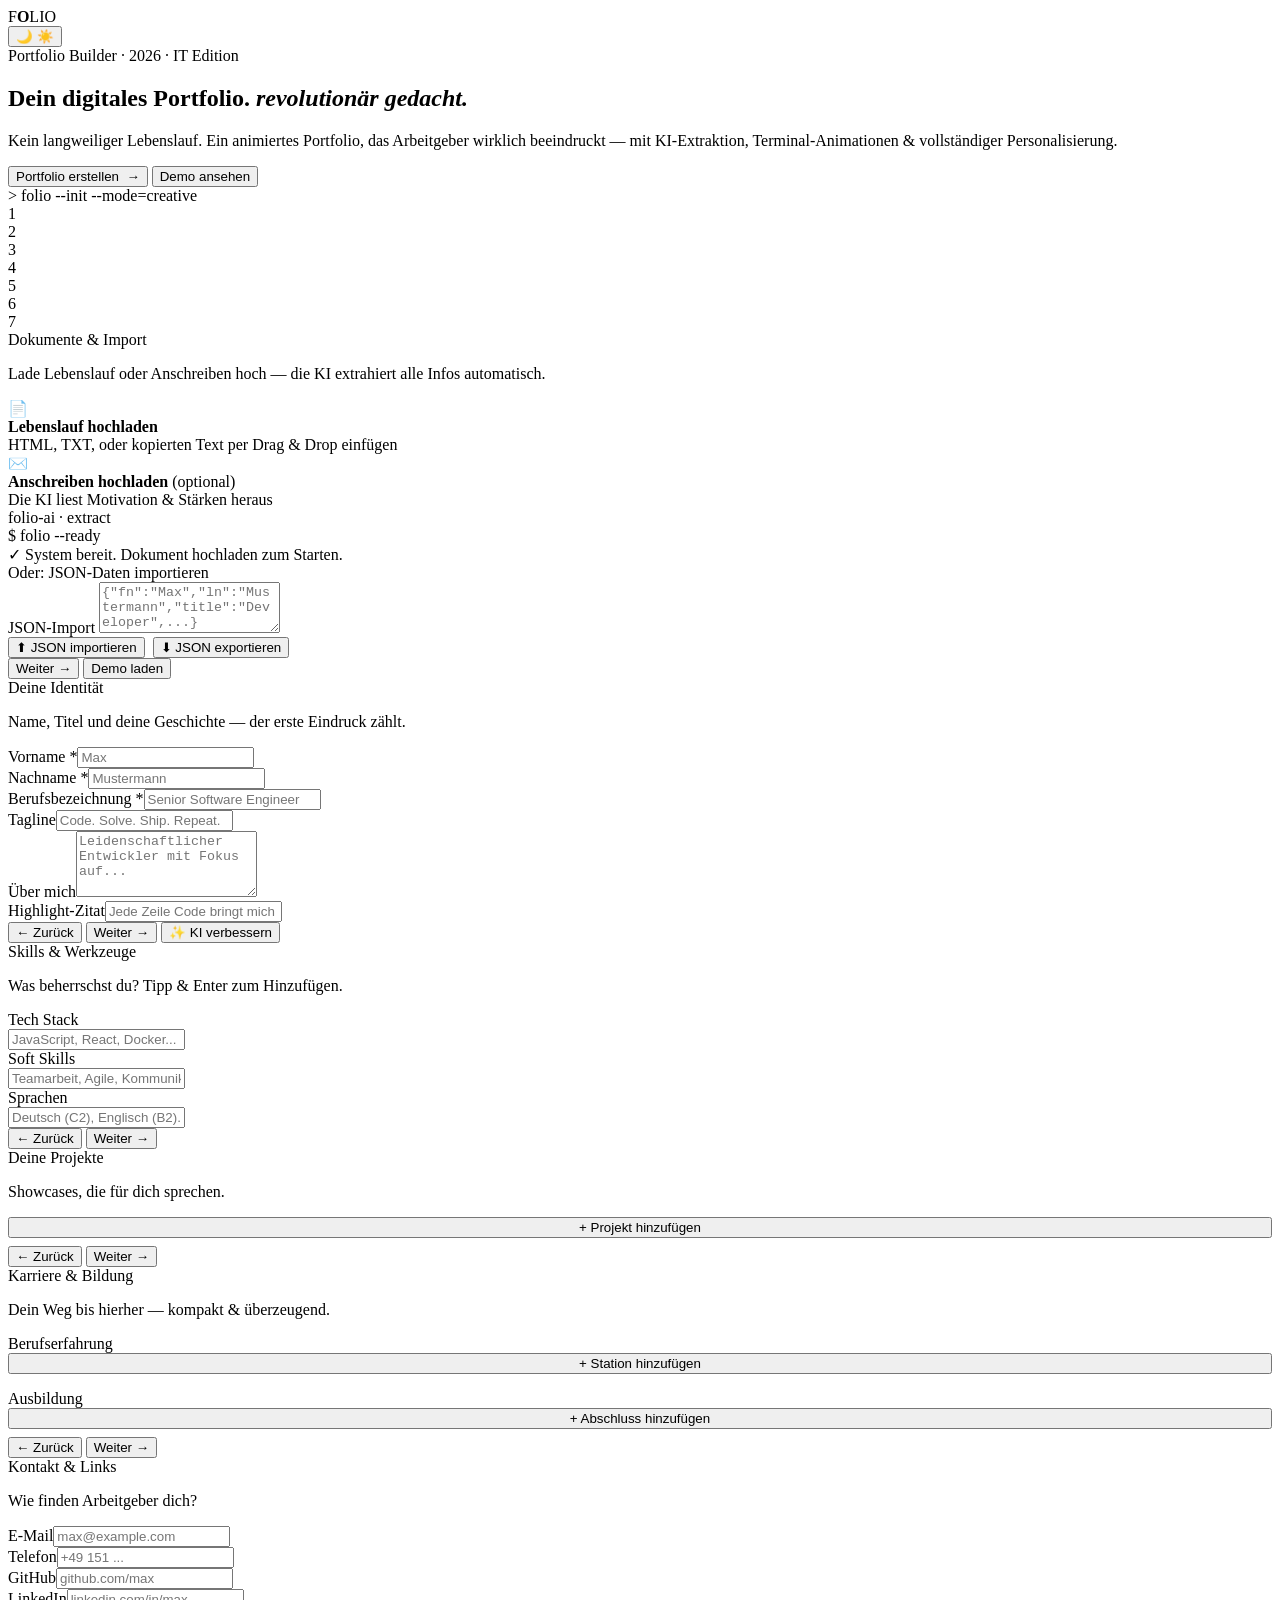
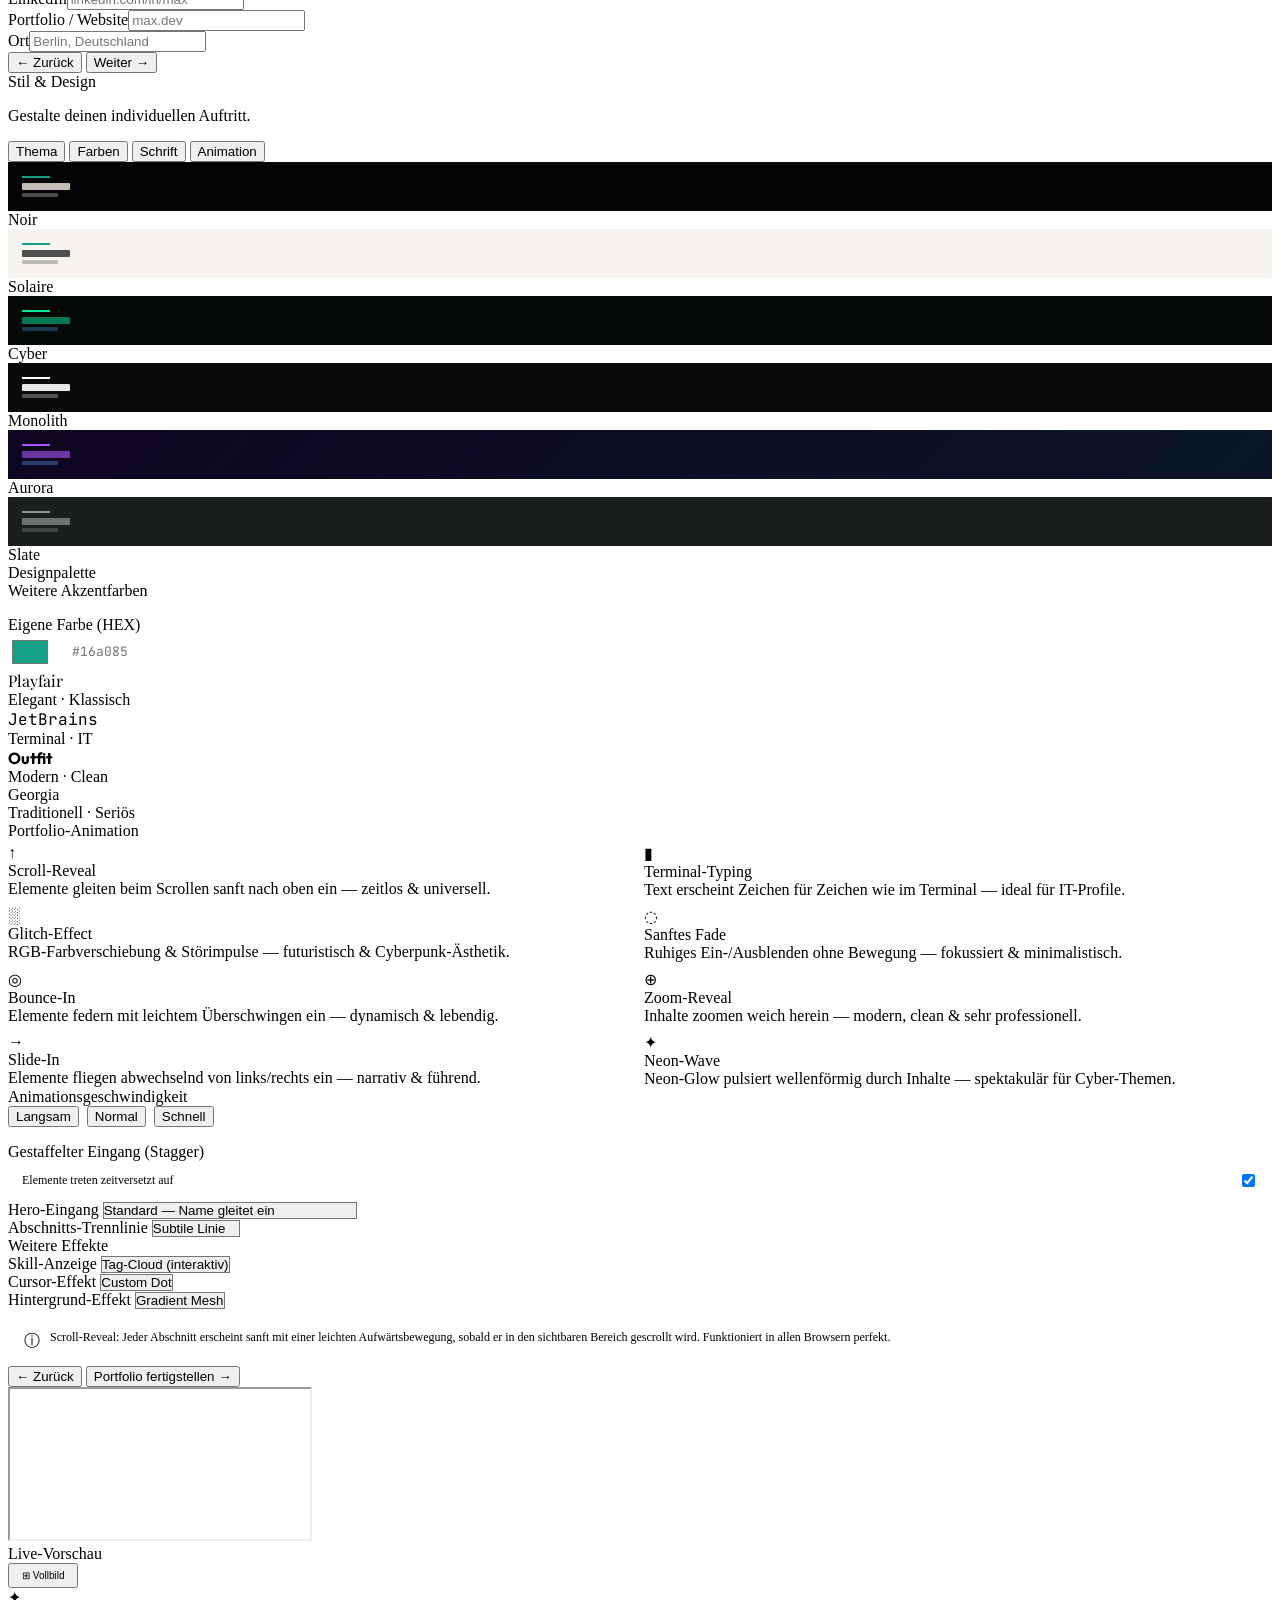
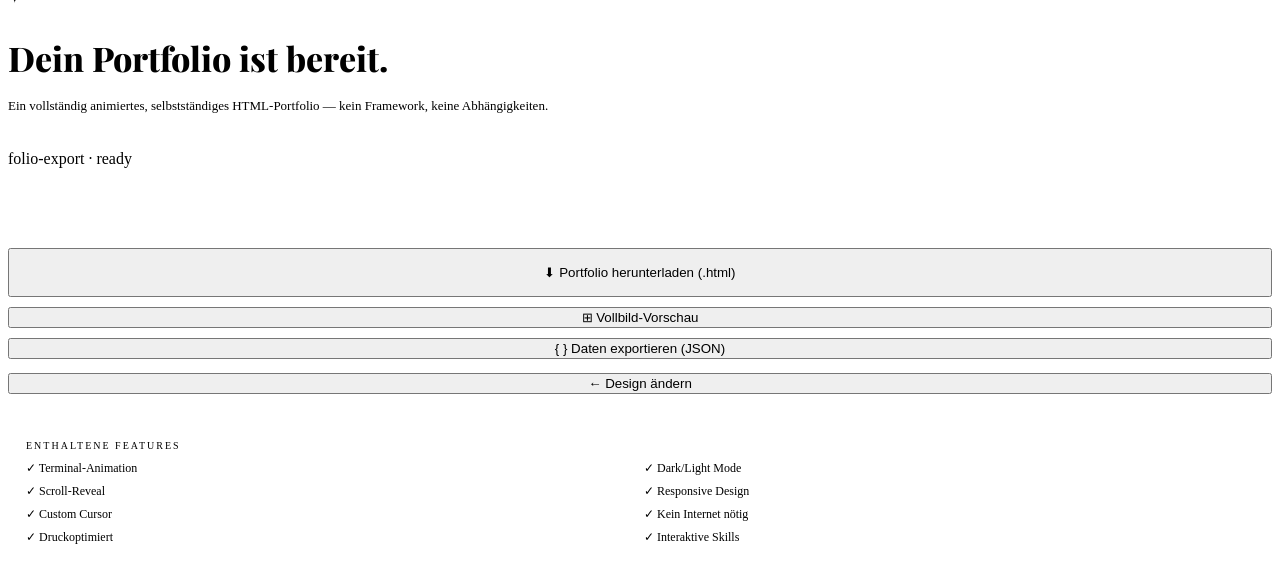
==== commit 12649ebe: "Update print statement from 'Hello' to 'Goodbye'" ====
--- a/index.html
+++ b/index.html
@@ -7,226 +7,8 @@
 <link rel="preconnect" href="https://fonts.googleapis.com">
 <link rel="preconnect" href="https://fonts.gstatic.com" crossorigin>
 <link href="https://fonts.googleapis.com/css2?family=Playfair+Display:ital,wght@0,700;0,800;0,900;1,700&family=Outfit:wght@300;400;500;600;700&family=JetBrains+Mono:wght@400;500&display=swap" rel="stylesheet">
-<style>
-/* ─── THEME VARIABLES ─── */
-:root{
-  --teal:#16a085;--slate:#8F9790;--mint:#00E5A0;--blue:#60A5FA;--purple:#A855F7;
-  --r:6px;--t:cubic-bezier(.4,0,.2,1)
-}
-[data-mode="dark"]{
-  --bg:#060608;--bg2:#0d0d12;--bg3:#161620;
-  --text:#f2ede4;--text2:#8a8478;--hr:rgba(242,237,228,.06);
-  --card:rgba(22,22,32,.8);--input-bg:#161620;--input-border:rgba(242,237,228,.08);
-  --hdr-bg:rgba(6,6,8,.85)
-}
-[data-mode="light"]{
-  --bg:#f4f1ec;--bg2:#ebe6dd;--bg3:#ddd8ce;
-  --text:#0d0d12;--text2:#5a5248;--hr:rgba(13,13,18,.08);
-  --card:rgba(235,230,221,.8);--input-bg:#ebe6dd;--input-border:rgba(13,13,18,.12);
-  --hdr-bg:rgba(244,241,236,.88)
-}
-
-*{box-sizing:border-box;margin:0;padding:0}
-html{scroll-behavior:smooth}
-body{background:var(--bg);color:var(--text);font-family:'Outfit',sans-serif;overflow-x:hidden;min-height:100vh;transition:background .3s,color .3s}
-::selection{background:var(--teal);color:#fff}
-::-webkit-scrollbar{width:3px}::-webkit-scrollbar-track{background:var(--bg2)}::-webkit-scrollbar-thumb{background:var(--teal);opacity:.4;border-radius:2px}
-
-/* ─── HEADER ─── */
-.hdr{position:fixed;top:0;left:0;right:0;z-index:200;padding:14px 36px;display:flex;align-items:center;justify-content:space-between;background:var(--hdr-bg);backdrop-filter:blur(24px);border-bottom:1px solid var(--hr)}
-.logo{font-family:'Playfair Display',serif;font-size:20px;font-weight:900;letter-spacing:5px;text-transform:uppercase}
-.logo b{color:var(--teal)}
-.hdr-right{display:flex;align-items:center;gap:10px}
-.hdr-step{font-size:10px;letter-spacing:2px;color:var(--text2);text-transform:uppercase;display:none;font-family:'JetBrains Mono',monospace}
-
-/* Mode toggle */
-.mode-btn{width:38px;height:22px;background:var(--bg3);border:1px solid var(--hr);border-radius:11px;cursor:pointer;position:relative;transition:background .3s;flex-shrink:0}
-.mode-knob{width:16px;height:16px;border-radius:50%;background:var(--teal);position:absolute;top:2px;left:2px;transition:left .2s var(--t)}
-[data-mode="light"] .mode-knob{left:18px;background:var(--purple)}
-.mode-icon{font-size:10px;position:absolute;top:50%;transform:translateY(-50%);transition:opacity .2s}
-.mode-icon.sun{right:4px;opacity:1}
-.mode-icon.moon{left:4px;opacity:1}
-[data-mode="light"] .mode-icon.sun{opacity:0}
-[data-mode="dark"] .mode-icon.moon{opacity:0}
-
-/* ─── SCREENS ─── */
-.scr{display:none;min-height:100vh;padding-top:64px}
-.scr.on{display:flex;flex-direction:column}
-
-/* ─── LANDING ─── */
-#s0{align-items:center;justify-content:center;text-align:center;position:relative;overflow:hidden}
-.mesh{position:absolute;inset:0;pointer-events:none;
-  background:radial-gradient(ellipse 60% 80% at 15% 50%,rgba(22,160,133,.09) 0,transparent 60%),
-             radial-gradient(ellipse 50% 60% at 85% 20%,rgba(168,85,247,.06) 0,transparent 55%),
-             radial-gradient(ellipse 40% 50% at 65% 85%,rgba(0,229,160,.05) 0,transparent 50%)}
-.noise{position:absolute;inset:0;pointer-events:none;opacity:.03;background-image:url("data:image/svg+xml,%3Csvg xmlns='http://www.w3.org/2000/svg'%3E%3Cfilter id='n'%3E%3CfeTurbulence type='fractalNoise' baseFrequency='.85' numOctaves='4' stitchTiles='stitch'/%3E%3C/filter%3E%3Crect width='100%25' height='100%25' filter='url(%23n)'/%3E%3C/svg%3E")}
-.land{max-width:740px;padding:0 28px;position:relative;z-index:1}
-.l-tag{display:inline-block;font-size:10px;letter-spacing:3.5px;text-transform:uppercase;color:var(--teal);border:1px solid rgba(22,160,133,.3);padding:5px 18px;border-radius:20px;margin-bottom:36px;animation:fu .8s var(--t) both}
-.l-h1{font-family:'Playfair Display',serif;font-size:clamp(48px,7.5vw,90px);font-weight:900;line-height:.95;letter-spacing:-2px;margin-bottom:28px;animation:fu .8s .12s var(--t) both}
-.l-h1 em{color:var(--teal);font-style:italic;display:block}
-.l-sub{font-size:15px;color:var(--text2);line-height:1.8;max-width:460px;margin:0 auto 44px;font-weight:300;animation:fu .8s .24s var(--t) both}
-.l-cta{display:flex;gap:12px;justify-content:center;flex-wrap:wrap;animation:fu .8s .36s var(--t) both}
-
-/* Terminal intro */
-.term-intro{position:absolute;bottom:40px;left:50%;transform:translateX(-50%);font-family:'JetBrains Mono',monospace;font-size:11px;color:var(--mint);opacity:.7;white-space:nowrap;animation:fu 1s .8s var(--t) both}
-.term-cursor-blink{display:inline-block;width:7px;height:13px;background:var(--mint);margin-left:2px;animation:blink 1s step-end infinite;vertical-align:bottom}
-@keyframes blink{0%,100%{opacity:1}50%{opacity:0}}
-
-/* ─── BUTTONS ─── */
-.btn{padding:12px 28px;border-radius:3px;font-family:'Outfit',sans-serif;font-size:12px;font-weight:600;letter-spacing:1.5px;text-transform:uppercase;cursor:pointer;transition:all .2s var(--t);border:none}
-.btn-g{background:var(--teal);color:#fff}
-.btn-g:hover{background:#1abc9c;transform:translateY(-2px);box-shadow:0 10px 36px rgba(22,160,133,.35)}
-.btn-o{background:transparent;color:var(--text);border:1px solid var(--hr)}
-.btn-o:hover{border-color:var(--teal);color:var(--teal);background:rgba(22,160,133,.05)}
-.btn-s{padding:8px 20px;font-size:11px;letter-spacing:1px}
-.btn-purple{background:var(--purple);color:#fff}
-.btn-purple:hover{background:#9333ea;transform:translateY(-2px);box-shadow:0 10px 36px rgba(168,85,247,.3)}
-.btn-blue{background:var(--blue);color:#fff}
-.btn-blue:hover{background:#3b82f6;transform:translateY(-2px)}
-
-/* ─── UPLOAD ZONE ─── */
-.upload-zone{margin-bottom:24px;padding:18px;background:var(--bg2);border:2px dashed var(--hr);border-radius:8px;cursor:pointer;transition:border-color .2s,background .2s;text-align:center}
-.upload-zone:hover,.upload-zone.drag{border-color:var(--teal);background:rgba(22,160,133,.04)}
-.upload-zone-icon{font-size:28px;margin-bottom:8px;display:block}
-.upload-zone-txt{font-size:12px;color:var(--text2);line-height:1.6}
-.upload-zone-txt strong{color:var(--teal);font-weight:600}
-.upload-status{margin-top:8px;font-size:11px;font-family:'JetBrains Mono',monospace;color:var(--mint);display:none}
-
-/* ─── BUILDER ─── */
-#s1{padding-top:64px}
-.build{display:grid;grid-template-columns:1fr 1fr;height:calc(100vh - 64px)}
-.bl{padding:36px 44px;overflow-y:auto;border-right:1px solid var(--hr)}
-.br{position:sticky;top:64px;height:calc(100vh - 64px);display:flex;flex-direction:column;align-items:center;justify-content:center;background:var(--bg2);gap:12px}
-
-/* Step dots */
-.sdots{display:flex;align-items:center;gap:5px;margin-bottom:36px;flex-wrap:wrap}
-.sdot{width:24px;height:24px;border-radius:50%;border:1px solid var(--hr);display:flex;align-items:center;justify-content:center;font-size:9px;color:var(--text2);cursor:pointer;transition:all .2s var(--t);flex-shrink:0;font-family:'JetBrains Mono',monospace}
-.sdot.done{background:var(--teal);border-color:var(--teal);color:#fff}
-.sdot.cur{border-color:var(--teal);color:var(--teal)}
-.sdot-ln{flex:1;height:1px;background:var(--hr);min-width:8px}
-
-/* Step panels */
-.step{display:none}
-.step.on{display:block;animation:fu .35s var(--t) both}
-.sttl{font-family:'Playfair Display',serif;font-size:28px;font-weight:800;margin-bottom:5px;line-height:1.2}
-.stsub{font-size:12px;color:var(--text2);margin-bottom:24px;font-weight:300}
-
-/* Fields */
-.fld{margin-bottom:16px}
-.fld label{display:block;font-size:10px;letter-spacing:2px;text-transform:uppercase;color:var(--text2);margin-bottom:6px;font-weight:500}
-.fld input,.fld textarea,.fld select{width:100%;padding:10px 14px;background:var(--input-bg);border:1px solid var(--input-border);border-radius:3px;color:var(--text);font-family:'Outfit',sans-serif;font-size:13px;outline:none;transition:border-color .2s var(--t),background .2s;resize:vertical}
-.fld input:focus,.fld textarea:focus,.fld select:focus{border-color:rgba(22,160,133,.6)}
-.fld input::placeholder,.fld textarea::placeholder{color:rgba(242,237,228,.2)}
-[data-mode="light"] .fld input::placeholder,[data-mode="light"] .fld textarea::placeholder{color:rgba(13,13,18,.25)}
-.f2{display:grid;grid-template-columns:1fr 1fr;gap:12px}
-.f3{display:grid;grid-template-columns:1fr 1fr 1fr;gap:12px}
-
-/* Photo */
-.photo-zone{display:flex;align-items:center;gap:18px;margin-bottom:20px}
-.photo-ring{width:68px;height:68px;border-radius:50%;border:2px dashed var(--hr);background:var(--input-bg);display:flex;align-items:center;justify-content:center;cursor:pointer;overflow:hidden;flex-shrink:0;transition:border-color .2s var(--t)}
-.photo-ring:hover{border-color:var(--teal)}
-.photo-ring svg{opacity:.35}
-
-/* Tags */
-.tags-box{display:flex;flex-wrap:wrap;gap:6px;padding:9px 11px;background:var(--input-bg);border:1px solid var(--input-border);border-radius:3px;min-height:48px;cursor:text;transition:border-color .2s}
-.tags-box:focus-within{border-color:rgba(22,160,133,.6)}
-.chip{display:inline-flex;align-items:center;gap:5px;background:rgba(22,160,133,.1);border:1px solid rgba(22,160,133,.25);color:var(--teal);padding:3px 10px;border-radius:20px;font-size:11px;font-family:'JetBrains Mono',monospace}
-.chip-x{background:none;border:none;color:inherit;cursor:pointer;font-size:13px;line-height:1;padding:0;opacity:.5}
-.chip-x:hover{opacity:1}
-.tag-inp{background:none;border:none;outline:none;color:var(--text);font-family:'Outfit',sans-serif;font-size:13px;flex:1;min-width:90px;padding:2px 4px}
-
-/* Cards */
-.pc,.tlc{background:var(--bg3);border:1px solid var(--hr);border-radius:6px;padding:15px;margin-bottom:10px;position:relative}
-.card-del{position:absolute;top:10px;right:10px;background:none;border:none;color:var(--text2);cursor:pointer;font-size:15px;transition:color .15s;opacity:.5}
-.card-del:hover{color:#ef4444;opacity:1}
-
-/* Style picker */
-.stgrid{display:grid;grid-template-columns:repeat(3,1fr);gap:10px;margin-bottom:24px}
-.stc{border:2px solid var(--hr);border-radius:6px;overflow:hidden;cursor:pointer;transition:border-color .2s var(--t)}
-.stc:hover{border-color:rgba(22,160,133,.4)}
-.stc.sel{border-color:var(--teal)}
-.stc-thumb{height:80px}
-.stc-lbl{font-size:10px;letter-spacing:1.5px;text-transform:uppercase;color:var(--text2);text-align:center;padding:6px;background:var(--bg3)}
-.stc.sel .stc-lbl{color:var(--teal)}
-
-/* Color swatches */
-.sw-row{display:flex;gap:8px;flex-wrap:wrap;margin-top:10px}
-.sw{width:24px;height:24px;border-radius:50%;cursor:pointer;border:3px solid transparent;transition:transform .15s,border-color .15s;box-shadow:0 2px 8px rgba(0,0,0,.2)}
-.sw:hover,.sw.sel{transform:scale(1.25);border-color:var(--text)}
-
-/* Separator */
-.sdiv{font-size:10px;letter-spacing:3px;text-transform:uppercase;color:var(--text2);opacity:.6;margin:24px 0 14px;padding-top:18px;border-top:1px solid var(--hr)}
-
-/* Preview */
-.prev-shell{width:calc(100% - 48px);max-width:380px;height:calc(100vh - 200px);border-radius:10px;overflow:hidden;box-shadow:0 40px 80px rgba(0,0,0,.5),0 0 0 1px rgba(242,237,228,.06)}
-.prev-bar{height:30px;background:rgba(13,13,18,.9);display:flex;align-items:center;padding:0 12px;gap:6px;flex-shrink:0}
-.pbd{width:9px;height:9px;border-radius:50%}
-.prev-fr{width:100%;height:calc(100% - 30px);border:none;background:#fff}
-.prev-lbl{font-size:9px;letter-spacing:3px;text-transform:uppercase;color:var(--text2);opacity:.4}
-.prev-actions{display:flex;gap:8px}
-
-/* Step nav */
-.stnav{display:flex;gap:10px;margin-top:28px;flex-wrap:wrap}
-
-/* ─── TERMINAL ANIMATION ─── */
-.term-panel{background:#0a0c0a;border:1px solid rgba(0,229,160,.15);border-radius:8px;overflow:hidden;margin-bottom:20px;font-family:'JetBrains Mono',monospace}
-.term-panel-bar{background:#111;padding:8px 14px;display:flex;align-items:center;gap:8px;border-bottom:1px solid rgba(0,229,160,.1)}
-.term-panel-dot{width:8px;height:8px;border-radius:50%}
-.term-panel-title{font-size:10px;color:rgba(0,229,160,.5);letter-spacing:2px;margin-left:auto}
-.term-panel-body{padding:14px 18px;min-height:100px;font-size:12px;line-height:1.8;color:#00E5A0}
-.term-line{display:flex;gap:8px}
-.term-prompt{color:rgba(22,160,133,.6)}
-.term-cmd{color:#60A5FA}
-.term-out{color:rgba(0,229,160,.8)}
-.term-err{color:#ef4444}
-.term-ok{color:var(--mint)}
-
-/* ─── EXPORT SCREEN ─── */
-#s2{align-items:center;justify-content:center}
-.exp-inner{max-width:560px;width:100%;padding:0 28px;text-align:center}
-.exp-icon{font-size:56px;margin-bottom:20px;animation:pulse 2s ease-in-out infinite;display:block}
-@keyframes pulse{0%,100%{transform:scale(1)}50%{transform:scale(1.08)}}
-
-/* ─── INFO TABS ─── */
-.tabs{display:flex;gap:2px;margin-bottom:20px;background:var(--bg3);padding:3px;border-radius:5px}
-.tab-btn{flex:1;padding:7px 12px;font-size:11px;letter-spacing:1px;text-transform:uppercase;border:none;background:transparent;color:var(--text2);cursor:pointer;border-radius:3px;transition:all .15s;font-family:'Outfit',sans-serif;font-weight:600}
-.tab-btn.on{background:var(--teal);color:#fff}
-.tab-pane{display:none}
-.tab-pane.on{display:block}
-
-/* ─── AI EXTRACT STATUS ─── */
-.ai-status{padding:10px 14px;border-radius:4px;font-size:12px;font-family:'JetBrains Mono',monospace;margin-top:10px;display:none}
-.ai-status.loading{background:rgba(96,165,250,.1);border:1px solid rgba(96,165,250,.25);color:var(--blue)}
-.ai-status.ok{background:rgba(0,229,160,.08);border:1px solid rgba(0,229,160,.2);color:var(--mint)}
-.ai-status.err{background:rgba(239,68,68,.08);border:1px solid rgba(239,68,68,.2);color:#ef4444}
-
-/* ─── COLOR PALETTE PREVIEW ─── */
-.palette-row{display:flex;gap:6px;margin-bottom:20px}
-.pal-swatch{flex:1;height:28px;border-radius:4px;cursor:pointer;transition:transform .15s;border:2px solid transparent;position:relative}
-.pal-swatch.sel{border-color:var(--text);transform:scaleY(1.1)}
-.pal-swatch::after{content:attr(data-hex);position:absolute;bottom:-18px;left:50%;transform:translateX(-50%);font-size:9px;font-family:'JetBrains Mono',monospace;color:var(--text2);white-space:nowrap;opacity:0;transition:opacity .15s}
-.pal-swatch:hover::after{opacity:1}
-
-/* ─── FONT PICKER ─── */
-.font-grid{display:grid;grid-template-columns:1fr 1fr;gap:8px;margin-bottom:20px}
-.font-opt{padding:12px;border:2px solid var(--hr);border-radius:5px;cursor:pointer;transition:border-color .2s;text-align:center}
-.font-opt:hover{border-color:rgba(22,160,133,.4)}
-.font-opt.sel{border-color:var(--teal)}
-.font-opt-name{font-size:15px;font-weight:700;margin-bottom:3px}
-.font-opt-desc{font-size:10px;color:var(--text2);letter-spacing:1px;text-transform:uppercase}
-
-/* ─── ANIMATIONS ─── */
-@keyframes fu{from{opacity:0;transform:translateY(14px)}to{opacity:1;transform:none}}
-@keyframes fi{from{opacity:0}to{opacity:1}}
-@keyframes scanIn{from{width:0}to{width:100%}}
-
-/* ─── IMPORT/EXPORT JSON ─── */
-.json-area{width:100%;min-height:80px;font-family:'JetBrains Mono',monospace;font-size:11px;background:var(--bg3);border:1px solid var(--hr);border-radius:4px;color:var(--mint);padding:10px;resize:vertical;outline:none}
-.json-area:focus{border-color:rgba(22,160,133,.5)}
-
-/* ─── RESPONSIVE ─── */
-@media(max-width:768px){.build{grid-template-columns:1fr}.br{display:none}.bl{padding:24px 20px}.l-h1{font-size:36px}.f2,.f3{grid-template-columns:1fr}}
-</style>
+<link rel="stylesheet" href="style.css">
+
 </head>
 <body>
 
@@ -248,8 +30,8 @@
 <section class="scr on" id="s0">
   <div class="mesh"></div><div class="noise"></div>
   <div class="land">
-    <div class="l-tag">Portfolio Builder · 2025 · IT Edition</div>
-    <h1 class="l-h1">Dein digitales Ich.<em>Neu gedacht.</em></h1>
+    <div class="l-tag">Portfolio Builder · 2026 · IT Edition</div>
+    <h1 class="l-h1">Dein digitales Portfolio.<em> revolutionär gedacht.</em></h1>
     <p class="l-sub">Kein langweiliger Lebenslauf. Ein animiertes Portfolio, das Arbeitgeber wirklich beeindruckt — mit KI-Extraktion, Terminal-Animationen &amp; vollständiger Personalisierung.</p>
     <div class="l-cta">
       <button class="btn btn-g" onclick="startBuild()">Portfolio erstellen &nbsp;→</button>
@@ -336,18 +118,6 @@
   <div class="step" id="step1">
     <div class="sttl">Deine Identität</div>
     <p class="stsub">Name, Titel und deine Geschichte — der erste Eindruck zählt.</p>
-    <div class="photo-zone">
-      <div class="photo-ring" id="photoRing" onclick="document.getElementById('photoInp').click()">
-        <svg width="22" height="22" viewBox="0 0 24 24" fill="none" stroke="currentColor" stroke-width="1.5"><circle cx="12" cy="8" r="4"/><path d="M20 21a8 8 0 1 0-16 0"/></svg>
-      </div>
-      <div>
-        <div style="font-size:13px;font-weight:500;margin-bottom:4px">Profilbild</div>
-        <div style="font-size:11px;color:var(--text2);margin-bottom:8px">Kein Foto? Ein eleganter Avatar wird generiert.</div>
-        <button class="btn btn-o btn-s" onclick="document.getElementById('photoInp').click()">Bild wählen</button>
-        <button class="btn btn-o btn-s" id="photoClearBtn" onclick="clearPhoto()" style="display:none;margin-left:6px">✕ Entfernen</button>
-      </div>
-      <input type="file" id="photoInp" style="display:none" accept="image/*" onchange="photoSet(event)">
-    </div>
     <div class="f2">
       <div class="fld"><label>Vorname *</label><input id="i-fn" placeholder="Max" oninput="liveRender()"></div>
       <div class="fld"><label>Nachname *</label><input id="i-ln" placeholder="Mustermann" oninput="liveRender()"></div>
@@ -540,15 +310,105 @@
 
     <!-- Tab: Animation -->
     <div class="tab-pane" id="tab-anim">
+
+      <!-- Portfolio-Animation: Card-Style picker -->
       <div class="fld">
         <label>Portfolio-Animation</label>
-        <div style="display:flex;flex-direction:column;gap:8px">
-          <label style="display:flex;align-items:center;gap:10px;cursor:pointer;text-transform:none;letter-spacing:0;font-size:13px;color:var(--text)"><input type="radio" name="anim" value="reveal" checked onchange="setAnim(this.value)" style="accent-color:var(--teal)"> Scroll-Reveal (klassisch)</label>
-          <label style="display:flex;align-items:center;gap:10px;cursor:pointer;text-transform:none;letter-spacing:0;font-size:13px;color:var(--text)"><input type="radio" name="anim" value="terminal" onchange="setAnim(this.value)" style="accent-color:var(--teal)"> Terminal-Typing (IT-Stil) 🖥️</label>
-          <label style="display:flex;align-items:center;gap:10px;cursor:pointer;text-transform:none;letter-spacing:0;font-size:13px;color:var(--text)"><input type="radio" name="anim" value="glitch" onchange="setAnim(this.value)" style="accent-color:var(--teal)"> Glitch-Effect (Cyberpunk)</label>
-          <label style="display:flex;align-items:center;gap:10px;cursor:pointer;text-transform:none;letter-spacing:0;font-size:13px;color:var(--text)"><input type="radio" name="anim" value="fade" onchange="setAnim(this.value)" style="accent-color:var(--teal)"> Sanftes Fade (minimalistisch)</label>
-        </div>
-      </div>
+        <div style="display:grid;grid-template-columns:1fr 1fr;gap:8px;margin-top:4px" id="anim-cards">
+
+          <div class="anim-card sel" id="ac-reveal" onclick="setAnim('reveal')">
+            <div class="anim-card-icon">↑</div>
+            <div class="anim-card-name">Scroll-Reveal</div>
+            <div class="anim-card-desc">Elemente gleiten beim Scrollen sanft nach oben ein — zeitlos &amp; universell.</div>
+          </div>
+
+          <div class="anim-card" id="ac-terminal" onclick="setAnim('terminal')">
+            <div class="anim-card-icon">▮</div>
+            <div class="anim-card-name">Terminal-Typing</div>
+            <div class="anim-card-desc">Text erscheint Zeichen für Zeichen wie im Terminal — ideal für IT-Profile.</div>
+          </div>
+
+          <div class="anim-card" id="ac-glitch" onclick="setAnim('glitch')">
+            <div class="anim-card-icon">░</div>
+            <div class="anim-card-name">Glitch-Effect</div>
+            <div class="anim-card-desc">RGB-Farbverschiebung &amp; Störimpulse — futuristisch &amp; Cyberpunk-Ästhetik.</div>
+          </div>
+
+          <div class="anim-card" id="ac-fade" onclick="setAnim('fade')">
+            <div class="anim-card-icon">◌</div>
+            <div class="anim-card-name">Sanftes Fade</div>
+            <div class="anim-card-desc">Ruhiges Ein-/Ausblenden ohne Bewegung — fokussiert &amp; minimalistisch.</div>
+          </div>
+
+          <div class="anim-card" id="ac-bounce" onclick="setAnim('bounce')">
+            <div class="anim-card-icon">◎</div>
+            <div class="anim-card-name">Bounce-In</div>
+            <div class="anim-card-desc">Elemente federn mit leichtem Überschwingen ein — dynamisch &amp; lebendig.</div>
+          </div>
+
+          <div class="anim-card" id="ac-zoom" onclick="setAnim('zoom')">
+            <div class="anim-card-icon">⊕</div>
+            <div class="anim-card-name">Zoom-Reveal</div>
+            <div class="anim-card-desc">Inhalte zoomen weich herein — modern, clean &amp; sehr professionell.</div>
+          </div>
+
+          <div class="anim-card" id="ac-slide" onclick="setAnim('slide')">
+            <div class="anim-card-icon">→</div>
+            <div class="anim-card-name">Slide-In</div>
+            <div class="anim-card-desc">Elemente fliegen abwechselnd von links/rechts ein — narrativ &amp; führend.</div>
+          </div>
+
+          <div class="anim-card" id="ac-neon" onclick="setAnim('neon')">
+            <div class="anim-card-icon">✦</div>
+            <div class="anim-card-name">Neon-Wave</div>
+            <div class="anim-card-desc">Neon-Glow pulsiert wellenförmig durch Inhalte — spektakulär für Cyber-Themen.</div>
+          </div>
+
+        </div>
+      </div>
+
+      <!-- Animationsgeschwindigkeit -->
+      <div class="sdiv">Animationsgeschwindigkeit</div>
+      <div style="display:flex;gap:8px;margin-bottom:16px" id="speed-btns">
+        <button class="speed-btn" id="spd-slow" onclick="setSpeed('slow')">Langsam</button>
+        <button class="speed-btn sel" id="spd-normal" onclick="setSpeed('normal')">Normal</button>
+        <button class="speed-btn" id="spd-fast" onclick="setSpeed('fast')">Schnell</button>
+      </div>
+
+      <!-- Eingangs-Verzögerung -->
+      <div class="fld">
+        <label>Gestaffelter Eingang (Stagger)</label>
+        <div style="display:flex;align-items:center;justify-content:space-between;padding:10px 14px;background:var(--input-bg);border:1px solid var(--input-border);border-radius:3px">
+          <span style="font-size:12px;color:var(--text2)">Elemente treten zeitversetzt auf</span>
+          <label class="toggle-sw"><input type="checkbox" id="stagger-on" checked onchange="liveRender()"><span class="toggle-track"><span class="toggle-thumb"></span></span></label>
+        </div>
+      </div>
+
+      <!-- Hero-Eingang -->
+      <div class="fld">
+        <label>Hero-Eingang</label>
+        <select id="hero-style" onchange="liveRender()" style="appearance:none;cursor:pointer">
+          <option value="default">Standard — Name gleitet ein</option>
+          <option value="split">Split-Lines — jede Zeile separat</option>
+          <option value="typewriter">Typewriter — Name wird getippt</option>
+          <option value="blur">Blur-to-Focus — aus Unschärfe scharf</option>
+          <option value="scramble">Buchstaben-Scramble — zufällig aufgelöst</option>
+        </select>
+      </div>
+
+      <!-- Abschnitts-Übergang -->
+      <div class="fld">
+        <label>Abschnitts-Trennlinie</label>
+        <select id="section-divider" onchange="liveRender()" style="appearance:none;cursor:pointer">
+          <option value="line">Subtile Linie</option>
+          <option value="gradient">Gradient-Fade</option>
+          <option value="dots">Punkt-Muster</option>
+          <option value="none">Kein Trenner</option>
+        </select>
+      </div>
+
+      <div class="sdiv">Weitere Effekte</div>
+
       <div class="fld">
         <label>Skill-Anzeige</label>
         <select id="skill-display" onchange="liveRender()" style="appearance:none;cursor:pointer">
@@ -575,6 +435,13 @@
           <option value="none">Kein</option>
         </select>
       </div>
+
+      <!-- Vorschau-Info-Box -->
+      <div id="anim-info-box" style="margin-top:6px;padding:12px 16px;background:var(--bg3);border:1px solid var(--hr);border-radius:6px;font-size:12px;color:var(--text2);line-height:1.7;display:flex;gap:10px;align-items:flex-start">
+        <span style="color:var(--teal);font-size:16px;flex-shrink:0">ⓘ</span>
+        <span id="anim-info-text">Scroll-Reveal: Jeder Abschnitt erscheint sanft mit einer leichten Aufwärtsbewegung, sobald er in den sichtbaren Bereich gescrollt wird. Funktioniert in allen Browsern perfekt.</span>
+      </div>
+
     </div>
 
     <div class="stnav">
@@ -639,687 +506,7 @@
   </div>
 </section>
 
-<script>
-// ═══ STATE ═══
-var D={fn:'',ln:'',title:'',tagline:'',bio:'',highlight:'',email:'',phone:'',github:'',linkedin:'',website:'',location:'',photo:null,skills:{tech:[],soft:[],lang:[]},projects:[],experience:[],education:[]};
-var portfolioStyle='noir', accentColor='#16a085', curStep=0, fontChoice='elegant', animChoice='reveal';
-var darkMode=true;
-
-var PALETTE={
-  noir:['#16a085','#00E5A0','#60A5FA','#A855F7','#8F9790','#ef4444'],
-  solaire:['#16a085','#0d9488','#6d28d9','#c2410c','#1d4ed8','#15803d'],
-  cyber:['#00E5A0','#60A5FA','#16a085','#A855F7','#f59e0b','#ef4444'],
-  mono:['#ffffff','#aaaaaa','#888888','#cccccc','#666666','#ffffff'],
-  aurora:['#A855F7','#60A5FA','#16a085','#00E5A0','#8F9790','#f59e0b'],
-  slate:['#8F9790','#16a085','#60A5FA','#A855F7','#00E5A0','#f59e0b']
-};
-
-// ═══ MODE ═══
-function toggleMode(){
-  darkMode=!darkMode;
-  document.documentElement.setAttribute('data-mode',darkMode?'dark':'light');
-  liveRender();
-}
-
-// ═══ NAVIGATION ═══
-function go(n){
-  document.querySelectorAll('.scr').forEach(function(s){s.classList.remove('on');});
-  var el=document.getElementById('s'+n);if(el)el.classList.add('on');
-  var hb=document.getElementById('hdr-back');if(hb)hb.style.display=n>0?'block':'none';
-  if(n===2){runExportTerminal();}
-}
-function startBuild(){go(1);goStep(0);liveRender();}
-function goExport(){syncD();go(2);}
-
-function goStep(n){
-  document.querySelectorAll('.step').forEach(function(s){s.classList.remove('on');});
-  var el=document.getElementById('step'+n);if(el)el.classList.add('on');
-  curStep=n;
-  for(var i=0;i<7;i++){
-    var d=document.getElementById('dot'+i);if(!d)continue;
-    d.classList.remove('done','cur');
-    if(i<n)d.classList.add('done');
-    else if(i===n)d.classList.add('cur');
-  }
-  var hs=document.getElementById('hdr-step');
-  if(hs){hs.textContent='Schritt '+(n+1)+' / 7';hs.style.display='block';}
-  liveRender();
-}
-
-// ═══ TABS ═══
-function switchTab(btn,paneId){
-  btn.closest('.step').querySelectorAll('.tab-btn').forEach(function(b){b.classList.remove('on');});
-  btn.classList.add('on');
-  btn.closest('.step').querySelectorAll('.tab-pane').forEach(function(p){p.classList.remove('on');});
-  var p=document.getElementById(paneId);if(p)p.classList.add('on');
-}
-
-// ═══ PHOTO ═══
-function photoSet(e){
-  var f=e.target.files[0];if(!f)return;
-  var r=new FileReader();
-  r.onload=function(ev){
-    D.photo=ev.target.result;
-    var el=document.getElementById('photoRing');
-    if(el)el.innerHTML='<img src="'+D.photo+'" style="width:100%;height:100%;object-fit:cover">';
-    document.getElementById('photoClearBtn').style.display='inline';
-    liveRender();
-  };r.readAsDataURL(f);
-}
-function clearPhoto(){
-  D.photo=null;
-  document.getElementById('photoRing').innerHTML='<svg width="22" height="22" viewBox="0 0 24 24" fill="none" stroke="currentColor" stroke-width="1.5"><circle cx="12" cy="8" r="4"/><path d="M20 21a8 8 0 1 0-16 0"/></svg>';
-  document.getElementById('photoClearBtn').style.display='none';
-  liveRender();
-}
-
-// ═══ UPLOAD & KI-EXTRAKTION ═══
-function dragOver(e,zoneId){e.preventDefault();document.getElementById(zoneId).classList.add('drag');}
-function dragLeave(zoneId){document.getElementById(zoneId).classList.remove('drag');}
-function dropFile(e,type){
-  e.preventDefault();dragLeave(type+'-zone');
-  var file=e.dataTransfer.files[0];if(!file)return;
-  processUploadedFile(file,type);
-}
-function fileUpload(e,type){
-  var file=e.target.files[0];if(!file)return;
-  processUploadedFile(file,type);
-}
-function processUploadedFile(file,type){
-  var statusEl=document.getElementById(type+'-status');
-  statusEl.style.display='block';statusEl.textContent='📂 Lese Datei...';
-  var r=new FileReader();
-  r.onload=function(ev){
-    var text=ev.target.result;
-    // Strip HTML tags if HTML file
-    if(file.name.match(/\.html?$/i)){
-      var tmp=document.createElement('div');tmp.innerHTML=text;text=tmp.innerText||tmp.textContent;
-    }
-    statusEl.textContent='🤖 KI extrahiert Daten...';
-    termLog('info','$ folio --extract --type='+type);
-    termLog('cmd','  Analysiere: '+file.name+' ('+Math.round(file.size/1024)+'KB)');
-    aiExtract(text,type,statusEl);
-  };
-  r.readAsText(file,'UTF-8');
-}
-
-function termLog(type,msg){
-  var body=document.getElementById('term-body');if(!body)return;
-  var div=document.createElement('div');div.className='term-line';
-  var cls=type==='info'?'term-prompt':type==='cmd'?'term-cmd':type==='ok'?'term-ok':'term-out';
-  div.innerHTML='<span class="'+cls+'">'+msg+'</span>';
-  body.appendChild(div);
-  body.scrollTop=body.scrollHeight;
-}
-
-async function aiExtract(text,type,statusEl){
-  var prompt=type==='cv'
-    ?'Du bist ein Experte für Lebenslauf-Analyse. Extrahiere aus folgendem Text alle Informationen und gib sie als JSON zurück. Schema: {"fn":"","ln":"","title":"","bio":"","tagline":"","email":"","phone":"","github":"","linkedin":"","website":"","location":"","skills":{"tech":[],"soft":[],"lang":[]},"experience":[{"title":"","company":"","period":"","bullets":""}],"education":[{"degree":"","school":"","year":""}]}. Gib NUR JSON zurück, kein Markdown.\n\nText:\n'+text.substring(0,3000)
-    :'Du bist ein Experte für Anschreiben-Analyse. Extrahiere aus folgendem Anschreiben: Tagline (max 10 Wörter), Bio-Erweiterung, und Highlight-Zitat. Schema: {"tagline":"","bio_addition":"","highlight":""}. Nur JSON.\n\nText:\n'+text.substring(0,2000);
-  try{
-    var res=await fetch('https://api.anthropic.com/v1/messages',{method:'POST',headers:{'Content-Type':'application/json'},body:JSON.stringify({model:'claude-sonnet-4-20250514',max_tokens:1000,messages:[{role:'user',content:prompt}]})});
-    var data=await res.json();
-    var raw=data.content.map(function(c){return c.text||'';}).join('').replace(/```json|```/g,'').trim();
-    var parsed=JSON.parse(raw);
-    if(type==='cv'){fillFromExtracted(parsed);statusEl.textContent='✅ Erfolgreich extrahiert!';}
-    else{
-      if(parsed.tagline&&!D.tagline){D.tagline=parsed.tagline;var el=document.getElementById('i-tag');if(el)el.value=parsed.tagline;}
-      if(parsed.highlight){D.highlight=parsed.highlight;var el2=document.getElementById('i-hl');if(el2)el2.value=parsed.highlight;}
-      statusEl.textContent='✅ Anschreiben verarbeitet!';
-    }
-    termLog('ok','  ✓ Extraktion abgeschlossen.');
-    liveRender();
-  }catch(err){
-    statusEl.textContent='⚠️ Extraktion fehlgeschlagen — bitte manuell eingeben.';
-    termLog('err','  ✗ Fehler: '+err.message);
-  }
-}
-
-function fillFromExtracted(p){
-  var map={fn:'i-fn',ln:'i-ln',title:'i-title',tagline:'i-tag',bio:'i-bio',highlight:'i-hl',email:'i-email',phone:'i-phone',github:'i-gh',linkedin:'i-li',website:'i-web',location:'i-loc'};
-  for(var k in map){if(p[k]){D[k]=p[k];var el=document.getElementById(map[k]);if(el)el.value=p[k];}}
-  if(p.skills){
-    ['tech','soft','lang'].forEach(function(c){if(p.skills[c]&&p.skills[c].length){D.skills[c]=(D.skills[c]||[]).concat(p.skills[c]);renderTags(c+'-tags',c);}});
-  }
-  if(p.experience&&p.experience.length){
-    p.experience.forEach(function(e){addExp(e);});
-  }
-  if(p.education&&p.education.length){
-    p.education.forEach(function(e){addEdu(e);});
-  }
-  termLog('ok','  ✓ '+Object.keys(p).length+' Felder befüllt.');
-}
-
-// ═══ JSON IMPORT/EXPORT ═══
-function exportJSON(){
-  syncD();
-  var json=JSON.stringify(D,null,2);
-  var area=document.getElementById('json-import-area');
-  if(area)area.value=json;
-  var blob=new Blob([json],{type:'application/json'});
-  var a=document.createElement('a');a.href=URL.createObjectURL(blob);
-  a.download='folio-data.json';a.click();URL.revokeObjectURL(a.href);
-}
-function importJSON(){
-  var area=document.getElementById('json-import-area');if(!area)return;
-  try{
-    var parsed=JSON.parse(area.value);
-    fillFromExtracted(parsed);
-    var map={fn:'i-fn',ln:'i-ln',title:'i-title',tagline:'i-tag',bio:'i-bio',highlight:'i-hl',email:'i-email',phone:'i-phone',github:'i-gh',linkedin:'i-li',website:'i-web',location:'i-loc'};
-    for(var k in map){if(parsed[k]){var el=document.getElementById(map[k]);if(el)el.value=parsed[k];}}
-    liveRender();alert('✅ Daten erfolgreich importiert!');
-  }catch(e){alert('⚠️ Ungültiges JSON. Bitte überprüfen.');}
-}
-
-// ═══ TAGS ═══
-function tagKey(e,boxId,inpId){
-  if(e.key==='Enter'||e.key===','){
-    e.preventDefault();
-    var inp=document.getElementById(inpId);
-    var val=inp.value.replace(/,$/, '').trim();
-    if(!val)return;
-    var category=boxId.replace('-tags','');
-    if(!D.skills[category])D.skills[category]=[];
-    D.skills[category].push(val);inp.value='';
-    renderTags(boxId,category);liveRender();
-  }
-  if(e.key==='Backspace'&&document.getElementById(inpId).value===''){
-    var cat=boxId.replace('-tags','');
-    if(D.skills[cat]&&D.skills[cat].length){D.skills[cat].pop();renderTags(boxId,cat);liveRender();}
-  }
-}
-function renderTags(boxId,cat){
-  var box=document.getElementById(boxId);if(!box)return;
-  var inpId=boxId.replace('-tags','-inp');
-  var chips=D.skills[cat].map(function(t,i){return '<span class="chip">'+t+'<button class="chip-x" onclick="removeTag(\''+cat+'\','+i+')">×</button></span>';}).join('');
-  box.innerHTML=chips+'<input class="tag-inp" id="'+inpId+'" onkeydown="tagKey(event,\''+boxId+'\',\''+inpId+'\')" placeholder="">';
-}
-function removeTag(cat,i){D.skills[cat].splice(i,1);renderTags(cat+'-tags',cat);liveRender();}
-
-// ═══ PROJECTS ═══
-var projCount=0;
-function addProject(data){
-  var id='prj'+projCount++;
-  if(!data)data={name:'',desc:'',tech:'',url:''};
-  D.projects.push({id:id,name:data.name||'',desc:data.desc||'',tech:data.tech||'',url:data.url||''});
-  var list=document.getElementById('proj-list');
-  var div=document.createElement('div');div.className='pc';div.id='pc-'+id;
-  div.innerHTML='<button class="card-del" onclick="removeItem(\'project\',\''+id+'\',this)">✕</button>'+
-    '<div class="f2" style="margin-bottom:10px"><div class="fld" style="margin:0"><label>Projektname</label><input value="'+esc(data.name)+'" oninput="updateItem(\'project\',\''+id+'\',\'name\',this.value)" placeholder="Portfolio Website"></div>'+
-    '<div class="fld" style="margin:0"><label>URL / GitHub</label><input value="'+esc(data.url)+'" oninput="updateItem(\'project\',\''+id+'\',\'url\',this.value)" placeholder="github.com/..."></div></div>'+
-    '<div class="fld" style="margin-bottom:10px"><label>Beschreibung</label><textarea rows="2" oninput="updateItem(\'project\',\''+id+'\',\'desc\',this.value)" placeholder="Was hast du gebaut?">'+esc(data.desc)+'</textarea></div>'+
-    '<div class="fld" style="margin:0"><label>Tech Stack (kommagetrennt)</label><input value="'+esc(data.tech)+'" oninput="updateItem(\'project\',\''+id+'\',\'tech\',this.value)" placeholder="React, TypeScript, Firebase"></div>';
-  list.appendChild(div);
-}
-function addExp(data){
-  var id='exp'+projCount++;
-  if(!data)data={title:'',company:'',period:'',bullets:''};
-  D.experience.push({id:id,title:data.title||'',company:data.company||'',period:data.period||'',bullets:data.bullets||''});
-  var list=document.getElementById('exp-list');
-  var div=document.createElement('div');div.className='tlc';div.dataset.id=id;
-  div.innerHTML='<button class="card-del" onclick="removeItem(\'experience\',\''+id+'\',this)">✕</button>'+
-    '<div class="f2" style="margin-bottom:10px"><div class="fld" style="margin:0"><label>Position</label><input oninput="updateItem(\'experience\',\''+id+'\',\'title\',this.value)" value="'+esc(data.title)+'" placeholder="Senior Developer"></div>'+
-    '<div class="fld" style="margin:0"><label>Unternehmen</label><input oninput="updateItem(\'experience\',\''+id+'\',\'company\',this.value)" value="'+esc(data.company)+'" placeholder="Musterfirma GmbH"></div></div>'+
-    '<div class="fld" style="margin-bottom:10px"><label>Zeitraum</label><input oninput="updateItem(\'experience\',\''+id+'\',\'period\',this.value)" value="'+esc(data.period)+'" placeholder="2023 – heute" style="max-width:200px"></div>'+
-    '<div class="fld" style="margin:0"><label>Highlights (eine pro Zeile)</label><textarea rows="2" oninput="updateItem(\'experience\',\''+id+'\',\'bullets\',this.value)" placeholder="React-Komponenten aufgebaut">'+esc(data.bullets)+'</textarea></div>';
-  list.appendChild(div);
-}
-function addEdu(data){
-  var id='edu'+projCount++;
-  if(!data)data={degree:'',school:'',year:''};
-  D.education.push({id:id,degree:data.degree||'',school:data.school||'',year:data.year||''});
-  var list=document.getElementById('edu-list');
-  var div=document.createElement('div');div.className='tlc';div.dataset.id=id;
-  div.innerHTML='<button class="card-del" onclick="removeItem(\'education\',\''+id+'\',this)">✕</button>'+
-    '<div class="f2"><div class="fld" style="margin:0"><label>Abschluss</label><input oninput="updateItem(\'education\',\''+id+'\',\'degree\',this.value)" value="'+esc(data.degree)+'" placeholder="B.Sc. Informatik"></div>'+
-    '<div class="fld" style="margin:0"><label>Schule / Uni</label><input oninput="updateItem(\'education\',\''+id+'\',\'school\',this.value)" value="'+esc(data.school)+'" placeholder="TU Berlin"></div></div>'+
-    '<div class="fld" style="margin-top:10px;margin-bottom:0"><label>Jahr</label><input oninput="updateItem(\'education\',\''+id+'\',\'year\',this.value)" value="'+esc(data.year)+'" placeholder="2024" style="max-width:120px"></div>';
-  list.appendChild(div);
-}
-function removeItem(type,id,btn){
-  D[type]=D[type].filter(function(x){return x.id!==id;});
-  var card=btn.closest('.pc,.tlc');if(card)card.remove();
-  liveRender();
-}
-function updateItem(type,id,field,val){
-  var item=D[type].find(function(x){return x.id===id;});
-  if(item)item[field]=val;
-  liveRender();
-}
-function esc(s){return (s||'').replace(/"/g,'&quot;').replace(/</g,'&lt;').replace(/>/g,'&gt;');}
-
-// ═══ SYNC FIELDS ═══
-function syncD(){
-  var m={fn:'i-fn',ln:'i-ln',title:'i-title',tagline:'i-tag',bio:'i-bio',highlight:'i-hl',email:'i-email',phone:'i-phone',github:'i-gh',linkedin:'i-li',website:'i-web',location:'i-loc'};
-  for(var k in m){var el=document.getElementById(m[k]);if(el)D[k]=el.value;}
-}
-
-// ═══ STYLE & COLOR ═══
-function setStyle(s){
-  portfolioStyle=s;
-  ['noir','solaire','cyber','mono','aurora','slate'].forEach(function(x){
-    var c=document.getElementById('stc-'+x);if(c)c.classList.toggle('sel',x===s);
-  });
-  buildSwatches();liveRender();
-}
-function setFont(f){
-  fontChoice=f;
-  document.querySelectorAll('.font-opt').forEach(function(o){o.classList.toggle('sel',o.dataset.font===f);});
-  liveRender();
-}
-function setAnim(a){animChoice=a;liveRender();}
-function setAccent(c){
-  accentColor=c;
-  // Sync custom inputs
-  var cc=document.getElementById('custom-color');if(cc)cc.value=c;
-  var ch=document.getElementById('custom-hex');if(ch)ch.value=c;
-  // Update palette swatches
-  document.querySelectorAll('.pal-swatch').forEach(function(s){s.classList.toggle('sel',s.dataset.hex===c);});
-  buildSwatches();liveRender();
-}
-function hexInput(v){if(/^#[0-9a-fA-F]{6}$/.test(v)){setAccent(v);}}
-function buildSwatches(){
-  var pal=PALETTE[portfolioStyle]||PALETTE.noir;
-  var row=document.getElementById('sw-row');if(!row)return;
-  row.innerHTML=pal.map(function(c){return '<div class="sw'+(c===accentColor?' sel':'')+'" style="background:'+c+'" onclick="setAccent(\''+c+'\')" title="'+c+'"></div>';}).join('');
-}
-
-// ═══ LIVE RENDER ═══
-function liveRender(){
-  syncD();
-  var fr=document.getElementById('prev-fr');if(!fr)return;
-  fr.srcdoc=buildPortfolio(false);
-}
-
-// ═══ AI POLISH ═══
-async function aiPolish(){
-  syncD();
-  var btn=document.querySelector('[onclick="aiPolish()"]');
-  if(btn){btn.textContent='⟳ KI arbeitet...';btn.disabled=true;}
-  termLog('cmd','$ folio --ai-polish --lang=de');
-  try{
-    var p='Du bist ein Experte für deutschsprachige IT-Karriere-Texte. Verbessere Tagline (max 10 Wörter, prägnant, auf Deutsch) und Bio (2-3 polierte deutsche Sätze). Antworte NUR mit JSON: {"tagline":"","bio":""}.\n\nProfil: Name='+D.fn+' '+D.ln+', Titel='+D.title+', Skills='+D.skills.tech.join(', ')+', Tagline='+D.tagline+', Bio='+D.bio;
-    var r=await fetch('https://api.anthropic.com/v1/messages',{method:'POST',headers:{'Content-Type':'application/json'},body:JSON.stringify({model:'claude-sonnet-4-20250514',max_tokens:400,messages:[{role:'user',content:p}]})});
-    var data=await r.json();
-    var res=JSON.parse(data.content.map(function(c){return c.text||'';}).join('').replace(/```json|```/g,'').trim());
-    if(res.tagline){D.tagline=res.tagline;var e=document.getElementById('i-tag');if(e)e.value=res.tagline;}
-    if(res.bio){D.bio=res.bio;var e2=document.getElementById('i-bio');if(e2)e2.value=res.bio;}
-    liveRender();termLog('ok','  ✓ Texte verbessert.');
-  }catch(e){termLog('err','  ✗ KI-Fehler.');}
-  if(btn){btn.textContent='✨ KI verbessern';btn.disabled=false;}
-}
-
-// ═══ DEMO DATA ═══
-function loadDemoData(){
-  var d={fn:'Mahmoud',ln:'Al-Mosa',title:'Full-Stack Developer & DevOps Engineer',tagline:'Code. Deploy. Scale. Repeat.',bio:'Leidenschaftlicher Full-Stack-Entwickler mit Expertise in Cloud-Infrastruktur und modernen Web-Technologien. Ich verwandle komplexe Anforderungen in elegante, skalierbare Lösungen — von der Datenbank bis zum UI.',highlight:'Die beste Architektur ist die, die man nicht sieht.',email:'mahmoud@example.com',phone:'+49 172 123 4567',github:'github.com/mahmoud',linkedin:'linkedin.com/in/mahmoud',website:'mahmoud.dev',location:'Frankfurt am Main',skills:{tech:['Python','TypeScript','React','Docker','Kubernetes','PostgreSQL','AWS','FastAPI','Git','Linux'],soft:['Problemlösung','Teamführung','Agile/Scrum','Code-Review'],lang:['Deutsch (C1)','Englisch (C1)','Arabisch (Muttersprache)']},projects:[{id:'p1',name:'CloudOps Dashboard',desc:'Echtzeit-Kubernetes-Monitoring-Dashboard mit automatischer Alerting-Pipeline und Kostenanalyse.',tech:'React, TypeScript, Python, Prometheus, Grafana',url:'github.com/mahmoud/cloudops'},{id:'p2',name:'DevFlow CI/CD',desc:'Vollautomatisierte Deployment-Pipeline mit Blue-Green-Deployments und automatischen Rollbacks.',tech:'Docker, Kubernetes, GitHub Actions, Helm',url:'github.com/mahmoud/devflow'}],experience:[{id:'e1',title:'Senior Developer',company:'TechCorp GmbH',period:'2022 – heute',bullets:'Microservices-Architektur für 500k+ User migriert\nCI/CD-Pipeline Deploymentzeit von 45 auf 8 Minuten reduziert\nKubernetes-Cluster aufgebaut und betrieben'}],education:[{id:'ed1',degree:'B.Sc. Informatik',school:'Goethe-Universität Frankfurt',year:'2021'}]};
-  Object.assign(D,d);
-  var map={fn:'i-fn',ln:'i-ln',title:'i-title',tagline:'i-tag',bio:'i-bio',highlight:'i-hl',email:'i-email',phone:'i-phone',github:'i-gh',linkedin:'i-li',website:'i-web',location:'i-loc'};
-  for(var k in map){var el=document.getElementById(map[k]);if(el)el.value=D[k]||'';}
-  ['tech','soft','lang'].forEach(function(c){D.skills[c]=d.skills[c].slice();renderTags(c+'-tags',c);});
-  document.getElementById('proj-list').innerHTML='';D.projects=[];
-  d.projects.forEach(function(p){var tmp=JSON.parse(JSON.stringify(p));D.projects.push(tmp);
-    addProjectCard(tmp);});
-  document.getElementById('exp-list').innerHTML='';D.experience=[];
-  d.experience.forEach(function(e){D.experience.push(JSON.parse(JSON.stringify(e)));addExpCard(e);});
-  document.getElementById('edu-list').innerHTML='';D.education=[];
-  d.education.forEach(function(e){D.education.push(JSON.parse(JSON.stringify(e)));addEduCard(e);});
-  portfolioStyle='cyber';accentColor='#00E5A0';
-  ['noir','solaire','cyber','mono','aurora','slate'].forEach(function(x){var c=document.getElementById('stc-'+x);if(c)c.classList.toggle('sel',x==='cyber');});
-  buildSwatches();
-  startBuild();
-}
-function addProjectCard(data){
-  var id=data.id;var list=document.getElementById('proj-list');
-  var div=document.createElement('div');div.className='pc';div.id='pc-'+id;
-  div.innerHTML='<button class="card-del" onclick="removeItem(\'project\',\''+id+'\',this)">✕</button>'+
-    '<div class="f2" style="margin-bottom:10px"><div class="fld" style="margin:0"><label>Projektname</label><input value="'+esc(data.name)+'" oninput="updateItem(\'project\',\''+id+'\',\'name\',this.value)"></div>'+
-    '<div class="fld" style="margin:0"><label>URL</label><input value="'+esc(data.url)+'" oninput="updateItem(\'project\',\''+id+'\',\'url\',this.value)"></div></div>'+
-    '<div class="fld" style="margin-bottom:10px"><label>Beschreibung</label><textarea rows="2" oninput="updateItem(\'project\',\''+id+'\',\'desc\',this.value)">'+esc(data.desc)+'</textarea></div>'+
-    '<div class="fld" style="margin:0"><label>Tech Stack</label><input value="'+esc(data.tech)+'" oninput="updateItem(\'project\',\''+id+'\',\'tech\',this.value)"></div>';
-  list.appendChild(div);
-}
-function addExpCard(data){
-  var id=data.id;var list=document.getElementById('exp-list');
-  var div=document.createElement('div');div.className='tlc';
-  div.innerHTML='<button class="card-del" onclick="removeItem(\'experience\',\''+id+'\',this)">✕</button>'+
-    '<div class="f2" style="margin-bottom:10px"><div class="fld" style="margin:0"><label>Position</label><input oninput="updateItem(\'experience\',\''+id+'\',\'title\',this.value)" value="'+esc(data.title)+'"></div>'+
-    '<div class="fld" style="margin:0"><label>Unternehmen</label><input oninput="updateItem(\'experience\',\''+id+'\',\'company\',this.value)" value="'+esc(data.company)+'"></div></div>'+
-    '<div class="fld" style="margin-bottom:10px"><label>Zeitraum</label><input oninput="updateItem(\'experience\',\''+id+'\',\'period\',this.value)" value="'+esc(data.period)+'" style="max-width:200px"></div>'+
-    '<div class="fld" style="margin:0"><label>Highlights</label><textarea rows="2" oninput="updateItem(\'experience\',\''+id+'\',\'bullets\',this.value)">'+esc(data.bullets)+'</textarea></div>';
-  list.appendChild(div);
-}
-function addEduCard(data){
-  var id=data.id;var list=document.getElementById('edu-list');
-  var div=document.createElement('div');div.className='tlc';
-  div.innerHTML='<button class="card-del" onclick="removeItem(\'education\',\''+id+'\',this)">✕</button>'+
-    '<div class="f2"><div class="fld" style="margin:0"><label>Abschluss</label><input oninput="updateItem(\'education\',\''+id+'\',\'degree\',this.value)" value="'+esc(data.degree)+'"></div>'+
-    '<div class="fld" style="margin:0"><label>Schule/Uni</label><input oninput="updateItem(\'education\',\''+id+'\',\'school\',this.value)" value="'+esc(data.school)+'"></div></div>'+
-    '<div class="fld" style="margin-top:10px;margin-bottom:0"><label>Jahr</label><input oninput="updateItem(\'education\',\''+id+'\',\'year\',this.value)" value="'+esc(data.year)+'" style="max-width:120px"></div>';
-  list.appendChild(div);
-}
-
-// ═══ EXPORT TERMINAL ═══
-function runExportTerminal(){
-  var term=document.getElementById('export-term');if(!term)return;
-  term.innerHTML='';
-  var lines=[
-    {t:0,cls:'term-prompt',txt:'$ folio --export --format=html --standalone'},
-    {t:300,cls:'term-cmd',txt:'  Building portfolio...'},
-    {t:600,cls:'term-out',txt:'  [████████░░] Compiling styles...'},
-    {t:900,cls:'term-out',txt:'  [████████████] Embedding assets...'},
-    {t:1200,cls:'term-ok',txt:'  ✓ Build complete · '+(D.fn||'portfolio')+'.html'}
-  ];
-  lines.forEach(function(l){
-    setTimeout(function(){
-      var d=document.createElement('div');d.className='term-line';
-      d.innerHTML='<span class="'+l.cls+'">'+l.txt+'</span>';
-      term.appendChild(d);term.scrollTop=term.scrollHeight;
-    },l.t);
-  });
-}
-
-// ═══ DOWNLOAD ═══
-function downloadPortfolio(){
-  syncD();
-  var html=buildPortfolio(true);
-  var blob=new Blob([html],{type:'text/html'});
-  var a=document.createElement('a');a.href=URL.createObjectURL(blob);
-  a.download='portfolio-'+(D.fn+'-'+D.ln).toLowerCase().replace(/\s+/g,'-')+'.html';
-  a.click();URL.revokeObjectURL(a.href);
-}
-function previewFull(){
-  syncD();var w=window.open('','_blank');
-  if(w){w.document.write(buildPortfolio(true));w.document.close();}
-}
-
-// ═══ BUILD PORTFOLIO ═══
-function buildPortfolio(full){
-  syncD();
-  var name=(D.fn+' '+D.ln).trim()||'Portfolio';
-  var ac=accentColor;
-  var allSkills=[].concat(D.skills.tech||[]).concat(D.skills.soft||[]).concat(D.skills.lang||[]);
-  var isDark=darkMode;
-  var skillDisplayMode=document.getElementById('skill-display')?document.getElementById('skill-display').value:'cloud';
-  var bgEffect=document.getElementById('bg-effect')?document.getElementById('bg-effect').value:'mesh';
-  var cursorType=document.getElementById('cursor-type')?document.getElementById('cursor-type').value:'dot';
-  var curAnim=animChoice;
-
-  // Style configs
-  var S={
-    noir:{bg:'#040406',bg2:'#0c0c10',bg3:'#14141a',text:'#f0ebe2',text2:'#786f62',hr:'rgba(240,235,226,.06)',serif:"'Georgia',serif",sans:"'Outfit','Trebuchet MS',sans-serif",monoFont:"'JetBrains Mono',monospace"},
-    solaire:{bg:'#f7f3ec',bg2:'#efe9e0',bg3:'#e5ddd2',text:'#0e0c0a',text2:'#6b5f50',hr:'rgba(14,12,10,.08)',serif:"Georgia,serif",sans:"'Trebuchet MS',Geneva,sans-serif",monoFont:"'Courier New',monospace"},
-    cyber:{bg:'#050a08',bg2:'#0a110e',bg3:'#0f1a14',text:'#d4ffe8',text2:'#4a7a5e',hr:'rgba(0,229,160,.07)',serif:"'JetBrains Mono',monospace",sans:"'JetBrains Mono','Courier New',monospace",monoFont:"'JetBrains Mono',monospace"},
-    mono:{bg:'#080808',bg2:'#111111',bg3:'#1a1a1a',text:'#f5f5f5',text2:'#777',hr:'rgba(245,245,245,.08)',serif:"'Courier New',monospace",sans:"'Courier New',monospace",monoFont:"'Courier New',monospace"},
-    aurora:{bg:'#0f0520',bg2:'#160930',bg3:'#1e0d3f',text:'#e8d5ff',text2:'#7a5a9a',hr:'rgba(168,85,247,.07)',serif:"'Georgia',serif",sans:"'Outfit','Trebuchet MS',sans-serif",monoFont:"'JetBrains Mono',monospace"},
-    slate:{bg:'#0f1412',bg2:'#161c1a',bg3:'#1c2421',text:'#c8d4cc',text2:'#5a6e64',hr:'rgba(143,151,144,.08)',serif:"'Georgia',serif",sans:"'Outfit','Trebuchet MS',sans-serif",monoFont:"'JetBrains Mono',monospace"}
-  };
-  var c=S[portfolioStyle]||S.noir;
-
-  // Font override
-  var fontOverrides={
-    elegant:{serif:"'Playfair Display',Georgia,serif",sans:"'Outfit','Trebuchet MS',sans-serif"},
-    mono:{serif:"'JetBrains Mono',monospace",sans:"'JetBrains Mono',monospace"},
-    modern:{serif:"'Outfit',sans-serif",sans:"'Outfit',sans-serif"},
-    serif:{serif:"Georgia,'Times New Roman',serif",sans:"Georgia,serif"}
-  };
-  if(fontOverrides[fontChoice]){c.serif=fontOverrides[fontChoice].serif;c.sans=fontOverrides[fontChoice].sans;}
-
-  // Avatar
-  var avatarHTML='';
-  if(D.photo){avatarHTML='<img src="'+D.photo+'" style="width:100%;height:100%;object-fit:cover;border-radius:50%" alt="'+name+'">';}
-  else{var ini=((D.fn[0]||'')+(D.ln[0]||'')).toUpperCase()||'?';avatarHTML='<svg viewBox="0 0 100 100" xmlns="http://www.w3.org/2000/svg"><circle cx="50" cy="50" r="50" fill="'+ac+'1a"/><text x="50" y="58" text-anchor="middle" font-family="Georgia,serif" font-size="36" font-weight="700" fill="'+ac+'">'+ini+'</text></svg>';}
-
-  // Skills HTML
-  var skillCloud='';
-  if(skillDisplayMode==='bars'){
-    skillCloud='<div style="display:flex;flex-direction:column;gap:12px;max-width:500px">';
-    allSkills.slice(0,12).forEach(function(s,i){
-      var pct=Math.floor(70+Math.random()*30);
-      skillCloud+='<div><div style="display:flex;justify-content:space-between;margin-bottom:4px"><span style="font-size:12px;font-family:'+c.monoFont+';color:'+c.text+'">'+s+'</span><span style="font-size:11px;color:'+ac+'">'+pct+'%</span></div><div style="background:'+c.bg3+';border-radius:20px;height:4px;overflow:hidden"><div class="reveal" style="height:100%;width:'+pct+'%;background:'+ac+';border-radius:20px;transition:width 1s ease '+(.05*i)+'s"></div></div></div>';
-    });
-    skillCloud+='</div>';
-  } else if(skillDisplayMode==='matrix'){
-    skillCloud='<div style="font-family:'+c.monoFont+';display:flex;flex-direction:column;gap:6px">';
-    allSkills.forEach(function(s,i){
-      skillCloud+='<div class="reveal sk-chip" style="animation-delay:'+(.05*i)+'s"><span style="color:'+ac+';margin-right:8px">'+String.fromCharCode(9654)+'</span>'+s+'</div>';
-    });
-    skillCloud+='</div>';
-  } else {
-    skillCloud=allSkills.map(function(s,i){return '<span class="sk-chip reveal" style="animation-delay:'+(.06*i).toFixed(2)+'s">'+s+'</span>';}).join('');
-  }
-
-  // Projects HTML
-  var projHTML=D.projects.map(function(p,i){
-    var tech=(p.tech||'').split(',').filter(Boolean).map(function(t){return '<span class="p-tech">'+t.trim()+'</span>';}).join('');
-    return '<div class="proj-card reveal" style="animation-delay:'+(.12*i).toFixed(2)+'s" onclick="toggleProj(this)">'+
-      '<div class="proj-num">0'+(i+1)+'</div><div class="proj-body">'+
-      '<div class="proj-name">'+p.name+'</div><div class="proj-desc">'+p.desc+'</div>'+
-      '<div class="proj-tech">'+tech+'</div>'+
-      (p.url?'<a class="proj-link" href="https://'+p.url.replace(/^https?:\/\//,'')+'" target="_blank" onclick="event.stopPropagation()">→ '+p.url+'</a>':'')+
-      '</div></div>';
-  }).join('');
-
-  // Experience & Education
-  var expHTML=D.experience.map(function(e,i){
-    var bullets=(e.bullets||'').split('\n').filter(Boolean).map(function(b){return '<li>'+b+'</li>';}).join('');
-    return '<div class="tl-row reveal" style="animation-delay:'+(.1*i).toFixed(2)+'s"><div class="tl-dot"></div><div class="tl-body"><div class="tl-period">'+e.period+'</div><div class="tl-title">'+e.title+'</div><div class="tl-company">'+e.company+'</div>'+(bullets?'<ul class="tl-ul">'+bullets+'</ul>':'')+'</div></div>';
-  }).join('');
-  var eduHTML=D.education.map(function(e,i){
-    return '<div class="tl-row reveal" style="animation-delay:'+(.3+.1*i).toFixed(2)+'s"><div class="tl-dot" style="background:'+c.bg3+';border:2px solid '+ac+'55"></div><div class="tl-body"><div class="tl-period">'+e.year+'</div><div class="tl-title">'+e.degree+'</div><div class="tl-company">'+e.school+'</div></div></div>';
-  }).join('');
-
-  // Contacts
-  var contacts=[
-    D.email&&{icon:'✉',label:'E-Mail',val:D.email,href:'mailto:'+D.email},
-    D.github&&{icon:'◈',label:'GitHub',val:D.github,href:'https://'+D.github.replace(/^https?:\/\//,'')},
-    D.linkedin&&{icon:'◉',label:'LinkedIn',val:D.linkedin,href:'https://'+D.linkedin.replace(/^https?:\/\//,'')},
-    D.website&&{icon:'◎',label:'Website',val:D.website,href:'https://'+D.website.replace(/^https?:\/\//,'')},
-    D.phone&&{icon:'◻',label:'Telefon',val:D.phone,href:'tel:'+D.phone}
-  ].filter(Boolean);
-  var contactHTML=contacts.map(function(ct,i){return '<a class="ct-item reveal" href="'+ct.href+'" style="animation-delay:'+(.08*i).toFixed(2)+'s"><span class="ct-icon">'+ct.icon+'</span><div><div class="ct-lbl">'+ct.label+'</div><div class="ct-val">'+ct.val+'</div></div></a>';}).join('');
-
-  // Background effects
-  var bgEffectCSS='';
-  if(bgEffect==='particles'){bgEffectCSS='.hero-bg::after{content:"";position:absolute;inset:0;background-image:radial-gradient(circle at 20% 20%,'+ac+'15 1px,transparent 1px),radial-gradient(circle at 80% 80%,'+ac+'10 1px,transparent 1px),radial-gradient(circle at 50% 10%,'+ac+'08 1px,transparent 1px);background-size:60px 60px,80px 80px,40px 40px;animation:particleDrift 20s linear infinite;}';}
-  else if(bgEffect==='grid'){bgEffectCSS='.hero-bg{background-image:linear-gradient('+ac+'08 1px,transparent 1px),linear-gradient(90deg,'+ac+'08 1px,transparent 1px);background-size:40px 40px;background-position:center center;}';}
-
-  // Cursor CSS
-  var cursorCSS='';
-  if(cursorType==='dot'){cursorCSS='body{cursor:none}.cursor{width:8px;height:8px;background:'+ac+';border-radius:50%;position:fixed;pointer-events:none;z-index:9999;transition:transform .15s;mix-blend-mode:difference}.cursor-ring{width:32px;height:32px;border:1px solid '+ac+'66;border-radius:50%;position:fixed;pointer-events:none;z-index:9998;mix-blend-mode:difference}';}
-  else if(cursorType==='crosshair'){cursorCSS='body{cursor:none}.cursor{width:20px;height:20px;border:1px solid '+ac+';position:fixed;pointer-events:none;z-index:9999;transform:translate(-50%,-50%)}.cursor::before,.cursor::after{content:"";position:absolute;background:'+ac+'}.cursor::before{width:1px;height:8px;left:50%;top:-4px}.cursor::after{height:1px;width:8px;top:50%;left:-4px}.cursor-ring{display:none}';}
-
-  // Animation CSS
-  var animCSS='';
-  var animJS='';
-  if(curAnim==='terminal'){
-    animCSS='.reveal{opacity:0}.reveal.vis{opacity:1}.hero-name .last,.hero-name>span>span{animation:none!important;opacity:1!important;transform:none!important}';
-    animJS='var termChars=document.querySelectorAll(".hero-name,.hero-title,.hero-tag,.s-title");termChars.forEach(function(el){var orig=el.innerHTML;el.innerHTML="";var i=0;el.style.opacity=1;function type(){if(i<orig.length){el.innerHTML+=orig[i++];setTimeout(type,18+Math.random()*12);}};setTimeout(type,300);});';
-  } else if(curAnim==='glitch'){
-    animCSS='.hero-name{position:relative}.hero-name::before,.hero-name::after{content:attr(data-text);position:absolute;top:0;left:0;width:100%}.hero-name::before{color:'+ac+';animation:glitch1 3s infinite}.hero-name::after{color:#60A5FA;animation:glitch2 3s infinite}@keyframes glitch1{0%,95%,100%{clip-path:none;transform:none}96%{clip-path:polygon(0 20%,100% 20%,100% 30%,0 30%);transform:translate(-3px)}97%{clip-path:polygon(0 60%,100% 60%,100% 70%,0 70%);transform:translate(3px)}}@keyframes glitch2{0%,95%,100%{clip-path:none;transform:none}97%{clip-path:polygon(0 40%,100% 40%,100% 50%,0 50%);transform:translate(3px)}98%{clip-path:polygon(0 80%,100% 80%,100% 90%,0 90%);transform:translate(-3px)}}';
-  } else if(curAnim==='fade'){
-    animCSS='.reveal{opacity:0;transition:opacity 1.2s ease}.reveal.vis{opacity:1;transform:none}';
-  }
-
-  var modeClass=isDark?'dark':'light';
-  var modeVars=isDark
-    ?'--bg:'+c.bg+';--bg2:'+c.bg2+';--bg3:'+c.bg3+';--text:'+c.text+';--text2:'+c.text2+';--hr:'+c.hr
-    :'--bg:#f4f1ec;--bg2:#ebe6dd;--bg3:#ddd8ce;--text:#0d0d12;--text2:#5a5248;--hr:rgba(13,13,18,.08)';
-  // For light override
-  var finalBg=isDark?c.bg:'#f4f1ec';
-  var finalText=isDark?c.text:'#0d0d12';
-  var finalText2=isDark?c.text2:'#5a5248';
-  var finalHr=isDark?c.hr:'rgba(13,13,18,.08)';
-  var finalBg2=isDark?c.bg2:'#ebe6dd';
-  var finalBg3=isDark?c.bg3:'#ddd8ce';
-
-  return '<!DOCTYPE html><html lang="de" data-mode="'+(isDark?'dark':'light')+'"><head><meta charset="UTF-8"><meta name="viewport" content="width=device-width,initial-scale=1"><title>'+name+'</title>'+
-  '<link rel="preconnect" href="https://fonts.googleapis.com"><link href="https://fonts.googleapis.com/css2?family=Playfair+Display:ital,wght@0,700;0,800;0,900;1,700&family=Outfit:wght@300;400;500;600;700&family=JetBrains+Mono:wght@400;500&display=swap" rel="stylesheet">'+
-  '<style>*{box-sizing:border-box;margin:0;padding:0}html{scroll-behavior:smooth}'+
-  'body{background:'+finalBg+';color:'+finalText+';font-family:'+c.sans+';overflow-x:hidden}'+
-  '::selection{background:'+ac+';color:'+finalBg+'}'+
-  '::-webkit-scrollbar{width:3px}::-webkit-scrollbar-thumb{background:'+ac+'44;border-radius:2px}'+
-  cursorCSS+animCSS+bgEffectCSS+
-
-  // Nav
-  'nav{position:fixed;top:0;left:0;right:0;z-index:100;padding:18px 48px;display:flex;align-items:center;justify-content:space-between;background:'+finalBg+'cc;backdrop-filter:blur(20px);border-bottom:1px solid '+finalHr+'}'+
-  '.nav-logo{font-family:'+c.serif+';font-size:18px;font-weight:900;letter-spacing:2px;color:'+finalText+'}'+
-  '.nav-links{display:flex;gap:28px}.nav-links a{font-size:11px;letter-spacing:2px;text-transform:uppercase;color:'+finalText2+';text-decoration:none;transition:color .2s}.nav-links a:hover{color:'+ac+'}'+
-  '.nav-dot{position:fixed;right:24px;top:50%;transform:translateY(-50%);display:flex;flex-direction:column;gap:8px;z-index:100}'+
-  '.nd{width:6px;height:6px;border-radius:50%;background:'+finalText2+';opacity:.3;cursor:pointer;transition:all .2s}.nd.a{background:'+ac+';opacity:1;transform:scale(1.4)}'+
-
-  // Hero
-  '.hero{min-height:100vh;display:flex;align-items:center;padding:100px 10vw 80px;position:relative;overflow:hidden}'+
-  '.hero-bg{position:absolute;inset:0;pointer-events:none;background:radial-gradient(ellipse 50% 70% at 85% 50%,'+ac+'09 0,transparent 60%)}'+
-  '.hero-content{max-width:680px;position:relative;z-index:1}'+
-  '.hero-pre{font-size:11px;letter-spacing:4px;text-transform:uppercase;color:'+ac+';margin-bottom:28px;opacity:0;animation:fi .8s .2s both;font-family:'+c.monoFont+'}'+
-  '.hero-name{font-family:'+c.serif+';font-size:clamp(44px,7vw,90px);font-weight:900;line-height:.95;letter-spacing:-2px;margin-bottom:20px}'+
-  '.hero-name .last{color:'+ac+';display:block}.hero-name span{display:block;overflow:hidden}.hero-name span span{display:block;animation:slideUp .7s cubic-bezier(.4,0,.2,1) both}'+
-  '.hero-title{font-size:16px;color:'+finalText2+';font-weight:300;margin-bottom:28px;opacity:0;animation:fi .8s .7s both}'+
-  (D.tagline?'.hero-tag{font-family:'+c.serif+';font-size:clamp(16px,2.2vw,24px);font-style:italic;color:'+ac+';margin-bottom:36px;opacity:0;animation:fi .8s .9s both}':'')+
-  '.hero-cta{display:flex;gap:12px;flex-wrap:wrap;opacity:0;animation:fi .8s 1.1s both}'+
-  '.btn-hero{padding:13px 30px;font-family:'+c.sans+';font-size:11px;font-weight:600;letter-spacing:2px;text-transform:uppercase;cursor:pointer;border-radius:2px;transition:all .2s}'+
-  '.btn-hero.fill{background:'+ac+';color:'+finalBg+';border:none}.btn-hero.fill:hover{filter:brightness(1.15);transform:translateY(-2px);box-shadow:0 10px 32px '+ac+'44}'+
-  '.btn-hero.line{background:transparent;color:'+finalText+';border:1px solid '+finalHr+'}.btn-hero.line:hover{border-color:'+ac+'88;color:'+ac+'}'+
-  '.hero-photo{position:absolute;right:8vw;bottom:0;width:clamp(160px,20vw,280px);height:clamp(200px,28vw,380px);opacity:0;animation:fi 1s 1.3s both}'+
-  '.hero-photo-ring{width:100%;height:100%;border-radius:4px;overflow:hidden;border:1px solid '+finalHr+';box-shadow:0 32px 80px rgba(0,0,0,.4)}'+
-  '.hero-photo-ring img,.hero-photo-ring svg{width:100%;height:100%;object-fit:cover;display:block}'+
-  '.scroll-ind{position:absolute;bottom:32px;left:10vw;display:flex;align-items:center;gap:12px;opacity:0;animation:fi 1s 1.6s both}'+
-  '.scroll-ind span{font-size:9px;letter-spacing:3px;text-transform:uppercase;color:'+finalText2+';font-family:'+c.monoFont+'}'+
-  '.scroll-line{width:40px;height:1px;background:'+finalHr+';position:relative;overflow:hidden}'+
-  '.scroll-line::after{content:"";position:absolute;left:-100%;top:0;width:100%;height:100%;background:'+ac+';animation:scanLine 2s ease-in-out infinite}'+
-  '@keyframes scanLine{0%{left:-100%}100%{left:200%}}'+
-
-  // Terminal badge (only for cyber style or terminal animation)
-  (portfolioStyle==='cyber'||curAnim==='terminal'?'.term-badge{display:inline-flex;align-items:center;gap:8px;background:rgba(0,229,160,.06);border:1px solid rgba(0,229,160,.15);border-radius:4px;padding:6px 14px;font-family:'+c.monoFont+';font-size:11px;color:'+ac+';margin-bottom:20px;letter-spacing:1px}.term-badge-dot{width:6px;height:6px;border-radius:50%;background:'+ac+';animation:blink2 1s step-end infinite}@keyframes blink2{0%,100%{opacity:1}50%{opacity:0}}':'')  +
-
-  // Sections
-  '.section{padding:90px 10vw;border-top:1px solid '+finalHr+'}'+
-  '.s-label{font-size:10px;letter-spacing:4px;text-transform:uppercase;color:'+ac+';margin-bottom:14px;font-weight:500;font-family:'+c.monoFont+'}'+
-  '.s-title{font-family:'+c.serif+';font-size:clamp(26px,3.8vw,50px);font-weight:800;margin-bottom:44px;line-height:1.1}'+
-
-  // Scroll reveal
-  '.reveal{opacity:0;transform:translateY(22px);transition:opacity .7s cubic-bezier(.4,0,.2,1),transform .7s cubic-bezier(.4,0,.2,1)}.reveal.vis{opacity:1;transform:none}'+
-
-  // Skills
-  '.skills-cloud{display:flex;flex-wrap:wrap;gap:10px}'+
-  '.sk-chip{padding:7px 16px;border:1px solid '+finalHr+';border-radius:24px;font-size:13px;cursor:default;transition:all .25s;font-family:'+(portfolioStyle==='cyber'||portfolioStyle==='mono'?c.monoFont:c.sans)+';color:'+finalText2+'}'+
-  '.sk-chip:hover{border-color:'+ac+';color:'+ac+';background:'+ac+'0d;transform:translateY(-2px);box-shadow:0 6px 20px '+ac+'22}'+
-
-  // Projects
-  '.proj-grid{display:grid;gap:2px}'+
-  '.proj-card{display:grid;grid-template-columns:64px 1fr;gap:0;background:'+finalBg2+';border:1px solid '+finalHr+';overflow:hidden;cursor:pointer;transition:border-color .2s,background .2s}'+
-  '.proj-card:hover{border-color:'+ac+'44;background:'+finalBg3+'}'+
-  '.proj-num{font-family:'+c.serif+';font-size:30px;font-weight:900;color:'+finalText2+';opacity:.2;display:flex;align-items:center;justify-content:center;padding:24px 0;transition:opacity .2s,color .2s;border-right:1px solid '+finalHr+'}'+
-  '.proj-card:hover .proj-num{opacity:.8;color:'+ac+'}'+
-  '.proj-body{padding:22px 26px}.proj-name{font-family:'+c.serif+';font-size:19px;font-weight:700;margin-bottom:7px;transition:color .2s}'+
-  '.proj-card:hover .proj-name{color:'+ac+'}.proj-desc{font-size:12px;color:'+finalText2+';line-height:1.7;margin-bottom:10px}'+
-  '.proj-tech{display:flex;flex-wrap:wrap;gap:5px;margin-bottom:8px}.p-tech{font-size:10px;font-family:'+c.monoFont+';background:'+ac+'12;color:'+ac+';padding:2px 8px;border-radius:3px}'+
-  '.proj-link{font-size:11px;color:'+finalText2+';text-decoration:none;letter-spacing:.5px;transition:color .2s;font-family:'+c.monoFont+'}.proj-link:hover{color:'+ac+'}'+
-
-  // Timeline
-  '.tl-wrap{position:relative;padding-left:28px}.tl-wrap::before{content:"";position:absolute;left:7px;top:6px;bottom:6px;width:1px;background:'+finalHr+'}'+
-  '.tl-row{position:relative;margin-bottom:34px;display:flex;gap:18px;align-items:flex-start}'+
-  '.tl-dot{width:14px;height:14px;border-radius:50%;background:'+ac+';flex-shrink:0;margin-top:4px;box-shadow:0 0 0 4px '+ac+'22}'+
-  '.tl-period{font-size:10px;letter-spacing:2px;text-transform:uppercase;color:'+ac+';margin-bottom:5px;font-family:'+c.monoFont+'}'+
-  '.tl-title{font-size:15px;font-weight:600;margin-bottom:3px}.tl-company{font-size:12px;color:'+finalText2+';margin-bottom:8px}'+
-  '.tl-ul{padding-left:14px;font-size:11px;color:'+finalText2+';line-height:2;font-family:'+c.monoFont+'}'+
-
-  // About
-  '.bio-text{font-size:17px;font-weight:300;line-height:1.9;color:'+finalText+';max-width:640px;margin-bottom:32px}'+
-  '.bio-text::first-letter{font-family:'+c.serif+';font-size:50px;font-weight:700;color:'+ac+';float:left;line-height:.85;margin:6px 10px 0 0}'+
-  '.hl-block{border-left:3px solid '+ac+';padding:14px 22px;background:'+ac+'07;margin-top:22px;font-family:'+c.serif+';font-size:17px;font-style:italic;color:'+finalText2+';line-height:1.6}'+
-
-  // Contact
-  '.ct-grid{display:grid;grid-template-columns:repeat(auto-fit,minmax(190px,1fr));gap:14px}'+
-  '.ct-item{display:flex;align-items:center;gap:14px;padding:18px 22px;background:'+finalBg2+';border:1px solid '+finalHr+';border-radius:4px;text-decoration:none;color:inherit;transition:all .2s}'+
-  '.ct-item:hover{border-color:'+ac+'44;background:'+finalBg3+';transform:translateY(-2px)}'+
-  '.ct-icon{font-size:20px;color:'+ac+';width:24px;text-align:center}.ct-lbl{font-size:9px;letter-spacing:2px;text-transform:uppercase;color:'+finalText2+';margin-bottom:2px;font-family:'+c.monoFont+'}'+
-  '.ct-val{font-size:12px;color:'+finalText+'}'+
-
-  // Footer
-  'footer{padding:44px 10vw;border-top:1px solid '+finalHr+';display:flex;align-items:center;justify-content:space-between;flex-wrap:wrap;gap:14px}'+
-  '.foot-name{font-family:'+c.serif+';font-size:20px;font-weight:800;letter-spacing:2px}'+
-  '.foot-cr{font-size:11px;color:'+finalText2+';letter-spacing:1px;font-family:'+c.monoFont+'}'+
-
-  // Keyframes
-  '@keyframes fi{from{opacity:0}to{opacity:1}}'+
-  '@keyframes slideUp{from{transform:translateY(105%)}to{transform:none}}'+
-  '@keyframes particleDrift{0%{background-position:0 0,0 0,0 0}100%{background-position:60px 60px,80px 80px,40px 40px}}'+
-
-  // Print/responsive
-  '@media print{nav,.nav-dot,.cursor,.cursor-ring{display:none!important}.section{break-inside:avoid}.hero{min-height:auto;padding:60px 32px}.reveal{opacity:1!important;transform:none!important}}'+
-  '@media(max-width:768px){.hero-photo{display:none}.nav-links{display:none}nav{padding:14px 20px}.section{padding:60px 6vw}.hero{padding:90px 6vw 60px}}'+
-  '</style></head><body>'+
-
-  // Cursor elements
-  (cursorType!=='none'?'<div class="cursor" id="cur"></div><div class="cursor-ring" id="cring"></div>':'')+
-
-  // Nav
-  '<nav><div class="nav-logo">'+name+'</div><div class="nav-links">'+
-  (D.bio?'<a href="#about">Über mich</a>':'')+
-  (allSkills.length?'<a href="#skills">Skills</a>':'')+
-  (D.projects.length?'<a href="#projekte">Projekte</a>':'')+
-  (D.experience.length||D.education.length?'<a href="#karriere">Karriere</a>':'')+
-  (contacts.length?'<a href="#kontakt">Kontakt</a>':'')+
-  '</div></nav>'+
-
-  // Dot nav
-  '<div class="nav-dot">'+
-  ['hero','about','skills','projekte','karriere','kontakt'].map(function(s,i){return '<div class="nd" id="nd'+i+'" onclick="document.getElementById(\'sec-'+s+'\')&&document.getElementById(\'sec-'+s+'\').scrollIntoView({behavior:\'smooth\'})" title="'+s+'"></div>';}).join('')+
-  '</div>'+
-
-  // HERO
-  '<section id="sec-hero" class="hero"><div class="hero-bg"></div><div class="hero-content">'+
-  (portfolioStyle==='cyber'||curAnim==='terminal'?'<div class="term-badge"><div class="term-badge-dot"></div>system.online · portfolio.exe</div>':'<div class="hero-pre">Portfolio · '+(D.location||'')+'</div>')+
-  '<h1 class="hero-name" data-text="'+(D.fn||'')+' '+(D.ln||'')+'">'+
-  '<span><span style="animation-delay:.3s">'+(D.fn||'')+'</span></span>'+
-  '<span><span class="last" style="animation-delay:.45s">'+(D.ln||'')+'</span></span>'+
-  '</h1>'+
-  '<div class="hero-title">'+(D.title||'')+'</div>'+
-  (D.tagline?'<div class="hero-tag">&ldquo;'+D.tagline+'&rdquo;</div>':'')+
-  '<div class="hero-cta">'+
-  (contacts[0]?'<a href="'+contacts[0].href+'"><button class="btn-hero fill">Kontakt aufnehmen</button></a>':'')+
-  (D.projects.length?'<button class="btn-hero line" onclick="document.getElementById(\'sec-projekte\').scrollIntoView({behavior:\'smooth\'})">Projekte ansehen</button>':'')+
-  '</div></div>'+
-  '<div class="hero-photo"><div class="hero-photo-ring">'+avatarHTML+'</div></div>'+
-  '<div class="scroll-ind"><span>Scroll</span><div class="scroll-line"></div></div>'+
-  '</section>'+
-
-  // ABOUT
-  (D.bio?'<section id="sec-about" class="section"><div class="s-label">Über mich</div><div class="s-title">Wer ich bin.</div><div class="bio-text reveal">'+D.bio+'</div>'+(D.highlight?'<div class="hl-block reveal">&ldquo;'+D.highlight+'&rdquo;</div>':'')+'</section>':'')+
-
-  // SKILLS
-  (allSkills.length?'<section id="sec-skills" class="section"><div class="s-label">Kompetenzen</div><div class="s-title">Was ich kann.</div><div class="skills-cloud">'+skillCloud+'</div></section>':'')+
-
-  // PROJECTS
-  (D.projects.length?'<section id="sec-projekte" class="section"><div class="s-label">Ausgewählte Projekte</div><div class="s-title">Was ich gebaut habe.</div><div class="proj-grid">'+projHTML+'</div></section>':'')+
-
-  // KARRIERE
-  ((D.experience.length||D.education.length)?'<section id="sec-karriere" class="section"><div class="s-label">Karriere & Bildung</div><div class="s-title">Mein Weg.</div><div class="tl-wrap">'+expHTML+eduHTML+'</div></section>':'')+
-
-  // KONTAKT
-  (contacts.length?'<section id="sec-kontakt" class="section"><div class="s-label">Kontakt</div><div class="s-title">Lass uns reden.</div><div class="ct-grid">'+contactHTML+'</div></section>':'')+
-
-  // FOOTER
-  '<footer><div class="foot-name">'+name+'</div><div class="foot-cr">'+(D.title||'')+(D.location?' · '+D.location:'')+'</div></footer>'+
-
-  // JS
-  '<script>'+
-  // Cursor
-  (cursorType!=='none'?'(function(){var cur=document.getElementById("cur"),ring=document.getElementById("cring"),mx=0,my=0,rx=0,ry=0;document.addEventListener("mousemove",function(e){mx=e.clientX;my=e.clientY;cur.style.left=mx-(cursorType==="crosshair"?10:4)+"px";cur.style.top=my-(cursorType==="crosshair"?10:4)+"px"});function animRing(){rx+=(mx-rx)*.1;ry+=(my-ry)*.1;if(ring){ring.style.left=rx-16+"px";ring.style.top=ry-16+"px"}requestAnimationFrame(animRing)}animRing();document.querySelectorAll("a,button").forEach(function(el){el.addEventListener("mouseenter",function(){cur.style.transform="scale(2.5)"});el.addEventListener("mouseleave",function(){cur.style.transform=""})});})();':''.replace('cursorType',cursorType))+
-  // Scroll reveal
-  '(function(){var obs=new IntersectionObserver(function(entries){entries.forEach(function(e){if(e.isIntersecting)e.target.classList.add("vis")})},{threshold:.08});document.querySelectorAll(".reveal").forEach(function(el){obs.observe(el)});})();'+
-  // Dot nav
-  '(function(){var secs=["hero","about","skills","projekte","karriere","kontakt"];var obs2=new IntersectionObserver(function(entries){entries.forEach(function(e){if(e.isIntersecting){var i=secs.indexOf(e.target.id.replace("sec-",""));document.querySelectorAll(".nd").forEach(function(d){d.classList.remove("a")});var nd=document.getElementById("nd"+i);if(nd)nd.classList.add("a")}})},{threshold:.35});secs.forEach(function(s){var el=document.getElementById("sec-"+s);if(el)obs2.observe(el)});})();'+
-  // Terminal typing animation
-  (curAnim==='terminal'?animJS:'')+
-  // Project toggle
-  'function toggleProj(el){el.classList.toggle("open")}'+
-  '<\/script></body></html>';
-}
-
-// ═══ INIT ═══
-buildSwatches();
-</script>
+<script src="main.js"></script>
+
 </body>
 </html>
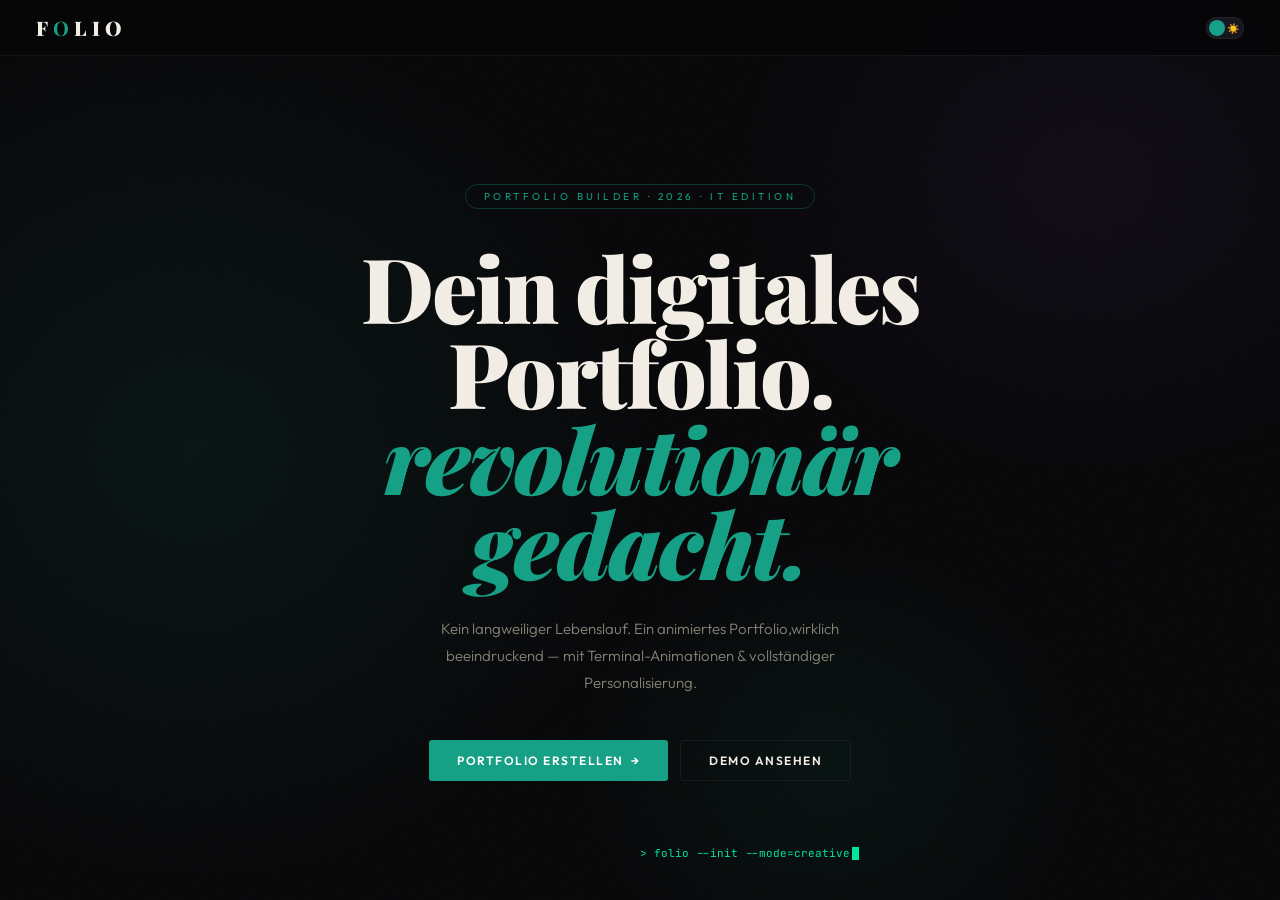
==== commit 4469aa8c: "Fix typo in portfolio description" ====
--- a/index.html
+++ b/index.html
@@ -32,7 +32,7 @@
   <div class="land">
     <div class="l-tag">Portfolio Builder · 2026 · IT Edition</div>
     <h1 class="l-h1">Dein digitales Portfolio.<em> revolutionär gedacht.</em></h1>
-    <p class="l-sub">Kein langweiliger Lebenslauf. Ein animiertes Portfolio, das Arbeitgeber wirklich beeindruckt — mit KI-Extraktion, Terminal-Animationen &amp; vollständiger Personalisierung.</p>
+    <p class="l-sub">Kein langweiliger Lebenslauf. Ein animiertes Portfolio,wirklich beeindruckend — mit Terminal-Animationen &amp; vollständiger Personalisierung.</p>
     <div class="l-cta">
       <button class="btn btn-g" onclick="startBuild()">Portfolio erstellen &nbsp;→</button>
       <button class="btn btn-o" onclick="loadDemoData()">Demo ansehen</button>
--- a/style.css
+++ b/style.css
@@ -0,0 +1,258 @@
+/* ═══════════════════════════════════════════════════════
+   FOLIO — Portfolio Builder
+   style.css — Alle Stile für den Builder (nicht das Output-Portfolio)
+   ═══════════════════════════════════════════════════════ */
+
+
+/* ─── THEME VARIABLES ─── */
+:root{
+  --teal:#16a085;--slate:#8F9790;--mint:#00E5A0;--blue:#60A5FA;--purple:#A855F7;
+  --r:6px;--t:cubic-bezier(.4,0,.2,1)
+}
+[data-mode="dark"]{
+  --bg:#060608;--bg2:#0d0d12;--bg3:#161620;
+  --text:#f2ede4;--text2:#8a8478;--hr:rgba(242,237,228,.06);
+  --card:rgba(22,22,32,.8);--input-bg:#161620;--input-border:rgba(242,237,228,.08);
+  --hdr-bg:rgba(6,6,8,.85)
+}
+[data-mode="light"]{
+  --bg:#f4f1ec;--bg2:#ebe6dd;--bg3:#ddd8ce;
+  --text:#0d0d12;--text2:#5a5248;--hr:rgba(13,13,18,.08);
+  --card:rgba(235,230,221,.8);--input-bg:#ebe6dd;--input-border:rgba(13,13,18,.12);
+  --hdr-bg:rgba(244,241,236,.88)
+}
+
+*{box-sizing:border-box;margin:0;padding:0}
+html{scroll-behavior:smooth}
+body{background:var(--bg);color:var(--text);font-family:'Outfit',sans-serif;overflow-x:hidden;min-height:100vh;transition:background .3s,color .3s}
+::selection{background:var(--teal);color:#fff}
+::-webkit-scrollbar{width:3px}::-webkit-scrollbar-track{background:var(--bg2)}::-webkit-scrollbar-thumb{background:var(--teal);opacity:.4;border-radius:2px}
+
+
+/* ─── HEADER ─── */
+.hdr{position:fixed;top:0;left:0;right:0;z-index:200;padding:14px 36px;display:flex;align-items:center;justify-content:space-between;background:var(--hdr-bg);backdrop-filter:blur(24px);border-bottom:1px solid var(--hr)}
+.logo{font-family:'Playfair Display',serif;font-size:20px;font-weight:900;letter-spacing:5px;text-transform:uppercase}
+.logo b{color:var(--teal)}
+.hdr-right{display:flex;align-items:center;gap:10px}
+.hdr-step{font-size:10px;letter-spacing:2px;color:var(--text2);text-transform:uppercase;display:none;font-family:'JetBrains Mono',monospace}
+
+/* Mode toggle */
+.mode-btn{width:38px;height:22px;background:var(--bg3);border:1px solid var(--hr);border-radius:11px;cursor:pointer;position:relative;transition:background .3s;flex-shrink:0}
+.mode-knob{width:16px;height:16px;border-radius:50%;background:var(--teal);position:absolute;top:2px;left:2px;transition:left .2s var(--t)}
+[data-mode="light"] .mode-knob{left:18px;background:var(--purple)}
+.mode-icon{font-size:10px;position:absolute;top:50%;transform:translateY(-50%);transition:opacity .2s}
+.mode-icon.sun{right:4px;opacity:1}
+.mode-icon.moon{left:4px;opacity:1}
+[data-mode="light"] .mode-icon.sun{opacity:0}
+[data-mode="dark"] .mode-icon.moon{opacity:0}
+
+
+/* ─── SCREENS ─── */
+.scr{display:none;min-height:100vh;padding-top:64px}
+.scr.on{display:flex;flex-direction:column}
+
+
+/* ─── LANDING ─── */
+#s0{align-items:center;justify-content:center;text-align:center;position:relative;overflow:hidden}
+.mesh{position:absolute;inset:0;pointer-events:none;
+  background:radial-gradient(ellipse 60% 80% at 15% 50%,rgba(22,160,133,.09) 0,transparent 60%),
+             radial-gradient(ellipse 50% 60% at 85% 20%,rgba(168,85,247,.06) 0,transparent 55%),
+             radial-gradient(ellipse 40% 50% at 65% 85%,rgba(0,229,160,.05) 0,transparent 50%)}
+.noise{position:absolute;inset:0;pointer-events:none;opacity:.03;background-image:url("data:image/svg+xml,%3Csvg xmlns='http://www.w3.org/2000/svg'%3E%3Cfilter id='n'%3E%3CfeTurbulence type='fractalNoise' baseFrequency='.85' numOctaves='4' stitchTiles='stitch'/%3E%3C/filter%3E%3Crect width='100%25' height='100%25' filter='url(%23n)'/%3E%3C/svg%3E")}
+.land{max-width:740px;padding:0 28px;position:relative;z-index:1}
+.l-tag{display:inline-block;font-size:10px;letter-spacing:3.5px;text-transform:uppercase;color:var(--teal);border:1px solid rgba(22,160,133,.3);padding:5px 18px;border-radius:20px;margin-bottom:36px;animation:fu .8s var(--t) both}
+.l-h1{font-family:'Playfair Display',serif;font-size:clamp(48px,7.5vw,90px);font-weight:900;line-height:.95;letter-spacing:-2px;margin-bottom:28px;animation:fu .8s .12s var(--t) both}
+.l-h1 em{color:var(--teal);font-style:italic;display:block}
+.l-sub{font-size:15px;color:var(--text2);line-height:1.8;max-width:460px;margin:0 auto 44px;font-weight:300;animation:fu .8s .24s var(--t) both}
+.l-cta{display:flex;gap:12px;justify-content:center;flex-wrap:wrap;animation:fu .8s .36s var(--t) both}
+
+/* Terminal intro */
+.term-intro{position:absolute;bottom:40px;left:50%;transform:translateX(-50%);font-family:'JetBrains Mono',monospace;font-size:11px;color:var(--mint);opacity:.7;white-space:nowrap;animation:fu 1s .8s var(--t) both}
+.term-cursor-blink{display:inline-block;width:7px;height:13px;background:var(--mint);margin-left:2px;animation:blink 1s step-end infinite;vertical-align:bottom}
+@keyframes blink{0%,100%{opacity:1}50%{opacity:0}}
+
+
+/* ─── BUTTONS ─── */
+.btn{padding:12px 28px;border-radius:3px;font-family:'Outfit',sans-serif;font-size:12px;font-weight:600;letter-spacing:1.5px;text-transform:uppercase;cursor:pointer;transition:all .2s var(--t);border:none}
+.btn-g{background:var(--teal);color:#fff}
+.btn-g:hover{background:#1abc9c;transform:translateY(-2px);box-shadow:0 10px 36px rgba(22,160,133,.35)}
+.btn-o{background:transparent;color:var(--text);border:1px solid var(--hr)}
+.btn-o:hover{border-color:var(--teal);color:var(--teal);background:rgba(22,160,133,.05)}
+.btn-s{padding:8px 20px;font-size:11px;letter-spacing:1px}
+.btn-purple{background:var(--purple);color:#fff}
+.btn-purple:hover{background:#9333ea;transform:translateY(-2px);box-shadow:0 10px 36px rgba(168,85,247,.3)}
+.btn-blue{background:var(--blue);color:#fff}
+.btn-blue:hover{background:#3b82f6;transform:translateY(-2px)}
+
+
+/* ─── TAGS ─── */
+.upload-zone{margin-bottom:24px;padding:18px;background:var(--bg2);border:2px dashed var(--hr);border-radius:8px;cursor:pointer;transition:border-color .2s,background .2s;text-align:center}
+.upload-zone:hover,.upload-zone.drag{border-color:var(--teal);background:rgba(22,160,133,.04)}
+.upload-zone-icon{font-size:28px;margin-bottom:8px;display:block}
+.upload-zone-txt{font-size:12px;color:var(--text2);line-height:1.6}
+.upload-zone-txt strong{color:var(--teal);font-weight:600}
+.upload-status{margin-top:8px;font-size:11px;font-family:'JetBrains Mono',monospace;color:var(--mint);display:none}
+
+
+/* ─── BUILDER ─── */
+#s1{padding-top:64px}
+.build{display:grid;grid-template-columns:1fr 1fr;height:calc(100vh - 64px)}
+.bl{padding:36px 44px;overflow-y:auto;border-right:1px solid var(--hr)}
+.br{position:sticky;top:64px;height:calc(100vh - 64px);display:flex;flex-direction:column;align-items:center;justify-content:center;background:var(--bg2);gap:12px}
+
+/* Step dots */
+.sdots{display:flex;align-items:center;gap:5px;margin-bottom:36px;flex-wrap:wrap}
+.sdot{width:24px;height:24px;border-radius:50%;border:1px solid var(--hr);display:flex;align-items:center;justify-content:center;font-size:9px;color:var(--text2);cursor:pointer;transition:all .2s var(--t);flex-shrink:0;font-family:'JetBrains Mono',monospace}
+.sdot.done{background:var(--teal);border-color:var(--teal);color:#fff}
+.sdot.cur{border-color:var(--teal);color:var(--teal)}
+.sdot-ln{flex:1;height:1px;background:var(--hr);min-width:8px}
+
+/* Step panels */
+.step{display:none}
+.step.on{display:block;animation:fu .35s var(--t) both}
+.sttl{font-family:'Playfair Display',serif;font-size:28px;font-weight:800;margin-bottom:5px;line-height:1.2}
+.stsub{font-size:12px;color:var(--text2);margin-bottom:24px;font-weight:300}
+
+/* Fields */
+.fld{margin-bottom:16px}
+.fld label{display:block;font-size:10px;letter-spacing:2px;text-transform:uppercase;color:var(--text2);margin-bottom:6px;font-weight:500}
+.fld input,.fld textarea,.fld select{width:100%;padding:10px 14px;background:var(--input-bg);border:1px solid var(--input-border);border-radius:3px;color:var(--text);font-family:'Outfit',sans-serif;font-size:13px;outline:none;transition:border-color .2s var(--t),background .2s;resize:vertical}
+.fld input:focus,.fld textarea:focus,.fld select:focus{border-color:rgba(22,160,133,.6)}
+.fld input::placeholder,.fld textarea::placeholder{color:rgba(242,237,228,.2)}
+[data-mode="light"] .fld input::placeholder,[data-mode="light"] .fld textarea::placeholder{color:rgba(13,13,18,.25)}
+.f2{display:grid;grid-template-columns:1fr 1fr;gap:12px}
+.f3{display:grid;grid-template-columns:1fr 1fr 1fr;gap:12px}
+
+/* Tags */
+.tags-box{display:flex;flex-wrap:wrap;gap:6px;padding:9px 11px;background:var(--input-bg);border:1px solid var(--input-border);border-radius:3px;min-height:48px;cursor:text;transition:border-color .2s}
+.tags-box:focus-within{border-color:rgba(22,160,133,.6)}
+.chip{display:inline-flex;align-items:center;gap:5px;background:rgba(22,160,133,.1);border:1px solid rgba(22,160,133,.25);color:var(--teal);padding:3px 10px;border-radius:20px;font-size:11px;font-family:'JetBrains Mono',monospace}
+.chip-x{background:none;border:none;color:inherit;cursor:pointer;font-size:13px;line-height:1;padding:0;opacity:.5}
+.chip-x:hover{opacity:1}
+.tag-inp{background:none;border:none;outline:none;color:var(--text);font-family:'Outfit',sans-serif;font-size:13px;flex:1;min-width:90px;padding:2px 4px}
+
+/* Cards */
+.pc,.tlc{background:var(--bg3);border:1px solid var(--hr);border-radius:6px;padding:15px;margin-bottom:10px;position:relative}
+.card-del{position:absolute;top:10px;right:10px;background:none;border:none;color:var(--text2);cursor:pointer;font-size:15px;transition:color .15s;opacity:.5}
+.card-del:hover{color:#ef4444;opacity:1}
+
+/* Style picker */
+.stgrid{display:grid;grid-template-columns:repeat(3,1fr);gap:10px;margin-bottom:24px}
+.stc{border:2px solid var(--hr);border-radius:6px;overflow:hidden;cursor:pointer;transition:border-color .2s var(--t)}
+.stc:hover{border-color:rgba(22,160,133,.4)}
+.stc.sel{border-color:var(--teal)}
+.stc-thumb{height:80px}
+.stc-lbl{font-size:10px;letter-spacing:1.5px;text-transform:uppercase;color:var(--text2);text-align:center;padding:6px;background:var(--bg3)}
+.stc.sel .stc-lbl{color:var(--teal)}
+
+/* Color swatches */
+.sw-row{display:flex;gap:8px;flex-wrap:wrap;margin-top:10px}
+.sw{width:24px;height:24px;border-radius:50%;cursor:pointer;border:3px solid transparent;transition:transform .15s,border-color .15s;box-shadow:0 2px 8px rgba(0,0,0,.2)}
+.sw:hover,.sw.sel{transform:scale(1.25);border-color:var(--text)}
+
+/* Separator */
+.sdiv{font-size:10px;letter-spacing:3px;text-transform:uppercase;color:var(--text2);opacity:.6;margin:24px 0 14px;padding-top:18px;border-top:1px solid var(--hr)}
+
+/* Preview */
+.prev-shell{width:calc(100% - 48px);max-width:380px;height:calc(100vh - 200px);border-radius:10px;overflow:hidden;box-shadow:0 40px 80px rgba(0,0,0,.5),0 0 0 1px rgba(242,237,228,.06)}
+.prev-bar{height:30px;background:rgba(13,13,18,.9);display:flex;align-items:center;padding:0 12px;gap:6px;flex-shrink:0}
+.pbd{width:9px;height:9px;border-radius:50%}
+.prev-fr{width:100%;height:calc(100% - 30px);border:none;background:#fff}
+.prev-lbl{font-size:9px;letter-spacing:3px;text-transform:uppercase;color:var(--text2);opacity:.4}
+.prev-actions{display:flex;gap:8px}
+
+/* Step nav */
+.stnav{display:flex;gap:10px;margin-top:28px;flex-wrap:wrap}
+
+
+/* ─── TERMINAL ANIMATION ─── */
+.term-panel{background:#0a0c0a;border:1px solid rgba(0,229,160,.15);border-radius:8px;overflow:hidden;margin-bottom:20px;font-family:'JetBrains Mono',monospace}
+.term-panel-bar{background:#111;padding:8px 14px;display:flex;align-items:center;gap:8px;border-bottom:1px solid rgba(0,229,160,.1)}
+.term-panel-dot{width:8px;height:8px;border-radius:50%}
+.term-panel-title{font-size:10px;color:rgba(0,229,160,.5);letter-spacing:2px;margin-left:auto}
+.term-panel-body{padding:14px 18px;min-height:100px;font-size:12px;line-height:1.8;color:#00E5A0}
+.term-line{display:flex;gap:8px}
+.term-prompt{color:rgba(22,160,133,.6)}
+.term-cmd{color:#60A5FA}
+.term-out{color:rgba(0,229,160,.8)}
+.term-err{color:#ef4444}
+.term-ok{color:var(--mint)}
+
+
+/* ─── EXPORT SCREEN ─── */
+#s2{align-items:center;justify-content:center}
+.exp-inner{max-width:560px;width:100%;padding:0 28px;text-align:center}
+.exp-icon{font-size:56px;margin-bottom:20px;animation:pulse 2s ease-in-out infinite;display:block}
+@keyframes pulse{0%,100%{transform:scale(1)}50%{transform:scale(1.08)}}
+
+
+/* ─── INFO TABS ─── */
+.tabs{display:flex;gap:2px;margin-bottom:20px;background:var(--bg3);padding:3px;border-radius:5px}
+.tab-btn{flex:1;padding:7px 12px;font-size:11px;letter-spacing:1px;text-transform:uppercase;border:none;background:transparent;color:var(--text2);cursor:pointer;border-radius:3px;transition:all .15s;font-family:'Outfit',sans-serif;font-weight:600}
+.tab-btn.on{background:var(--teal);color:#fff}
+.tab-pane{display:none}
+.tab-pane.on{display:block}
+
+
+/* ─── AI EXTRACT STATUS ─── */
+.ai-status{padding:10px 14px;border-radius:4px;font-size:12px;font-family:'JetBrains Mono',monospace;margin-top:10px;display:none}
+.ai-status.loading{background:rgba(96,165,250,.1);border:1px solid rgba(96,165,250,.25);color:var(--blue)}
+.ai-status.ok{background:rgba(0,229,160,.08);border:1px solid rgba(0,229,160,.2);color:var(--mint)}
+.ai-status.err{background:rgba(239,68,68,.08);border:1px solid rgba(239,68,68,.2);color:#ef4444}
+
+
+/* ─── COLOR PALETTE PREVIEW ─── */
+.palette-row{display:flex;gap:6px;margin-bottom:20px}
+.pal-swatch{flex:1;height:28px;border-radius:4px;cursor:pointer;transition:transform .15s;border:2px solid transparent;position:relative}
+.pal-swatch.sel{border-color:var(--text);transform:scaleY(1.1)}
+.pal-swatch::after{content:attr(data-hex);position:absolute;bottom:-18px;left:50%;transform:translateX(-50%);font-size:9px;font-family:'JetBrains Mono',monospace;color:var(--text2);white-space:nowrap;opacity:0;transition:opacity .15s}
+.pal-swatch:hover::after{opacity:1}
+
+
+/* ─── FONT PICKER ─── */
+.font-grid{display:grid;grid-template-columns:1fr 1fr;gap:8px;margin-bottom:20px}
+.font-opt{padding:12px;border:2px solid var(--hr);border-radius:5px;cursor:pointer;transition:border-color .2s;text-align:center}
+.font-opt:hover{border-color:rgba(22,160,133,.4)}
+.font-opt.sel{border-color:var(--teal)}
+.font-opt-name{font-size:15px;font-weight:700;margin-bottom:3px}
+.font-opt-desc{font-size:10px;color:var(--text2);letter-spacing:1px;text-transform:uppercase}
+
+
+/* ─── ANIMATIONS ─── */
+@keyframes fu{from{opacity:0;transform:translateY(14px)}to{opacity:1;transform:none}}
+@keyframes fi{from{opacity:0}to{opacity:1}}
+@keyframes scanIn{from{width:0}to{width:100%}}
+
+
+/* ─── IMPORT/EXPORT JSON ─── */
+.json-area{width:100%;min-height:80px;font-family:'JetBrains Mono',monospace;font-size:11px;background:var(--bg3);border:1px solid var(--hr);border-radius:4px;color:var(--mint);padding:10px;resize:vertical;outline:none}
+.json-area:focus{border-color:rgba(22,160,133,.5)}
+
+
+/* ─── ANIMATION CARDS ─── */
+.anim-card{border:2px solid var(--hr);border-radius:6px;padding:12px 14px;cursor:pointer;transition:all .2s var(--t);background:var(--bg3)}
+.anim-card:hover{border-color:rgba(22,160,133,.4);background:var(--bg2)}
+.anim-card.sel{border-color:var(--teal);background:rgba(22,160,133,.06)}
+.anim-card-icon{font-size:20px;color:var(--text2);margin-bottom:5px;font-family:'JetBrains Mono',monospace;transition:color .2s}
+.anim-card.sel .anim-card-icon{color:var(--teal)}
+.anim-card-name{font-size:12px;font-weight:600;letter-spacing:.5px;margin-bottom:4px;color:var(--text)}
+.anim-card-desc{font-size:10px;color:var(--text2);line-height:1.55}
+
+
+/* ─── SPEED BUTTONS ─── */
+.speed-btn{flex:1;padding:8px;font-size:11px;letter-spacing:1px;text-transform:uppercase;border:1px solid var(--hr);border-radius:3px;background:transparent;color:var(--text2);cursor:pointer;font-family:'Outfit',sans-serif;font-weight:600;transition:all .2s}
+.speed-btn:hover{border-color:rgba(22,160,133,.4);color:var(--teal)}
+.speed-btn.sel{background:var(--teal);border-color:var(--teal);color:#fff}
+
+
+/* ─── TOGGLE SWITCH ─── */
+.toggle-sw{position:relative;display:inline-block}
+.toggle-sw input{opacity:0;width:0;height:0;position:absolute}
+.toggle-track{display:block;width:40px;height:22px;background:var(--bg3);border:1px solid var(--hr);border-radius:11px;cursor:pointer;position:relative;transition:background .2s}
+.toggle-sw input:checked + .toggle-track{background:var(--teal);border-color:var(--teal)}
+.toggle-thumb{position:absolute;width:16px;height:16px;background:#fff;border-radius:50%;top:2px;left:2px;transition:left .2s var(--t)}
+.toggle-sw input:checked + .toggle-track .toggle-thumb{left:20px}
+
+
+/* ─── RESPONSIVE ─── */
+@media(max-width:768px){.build{grid-template-columns:1fr}.br{display:none}.bl{padding:24px 20px}.l-h1{font-size:36px}.f2,.f3{grid-template-columns:1fr}}
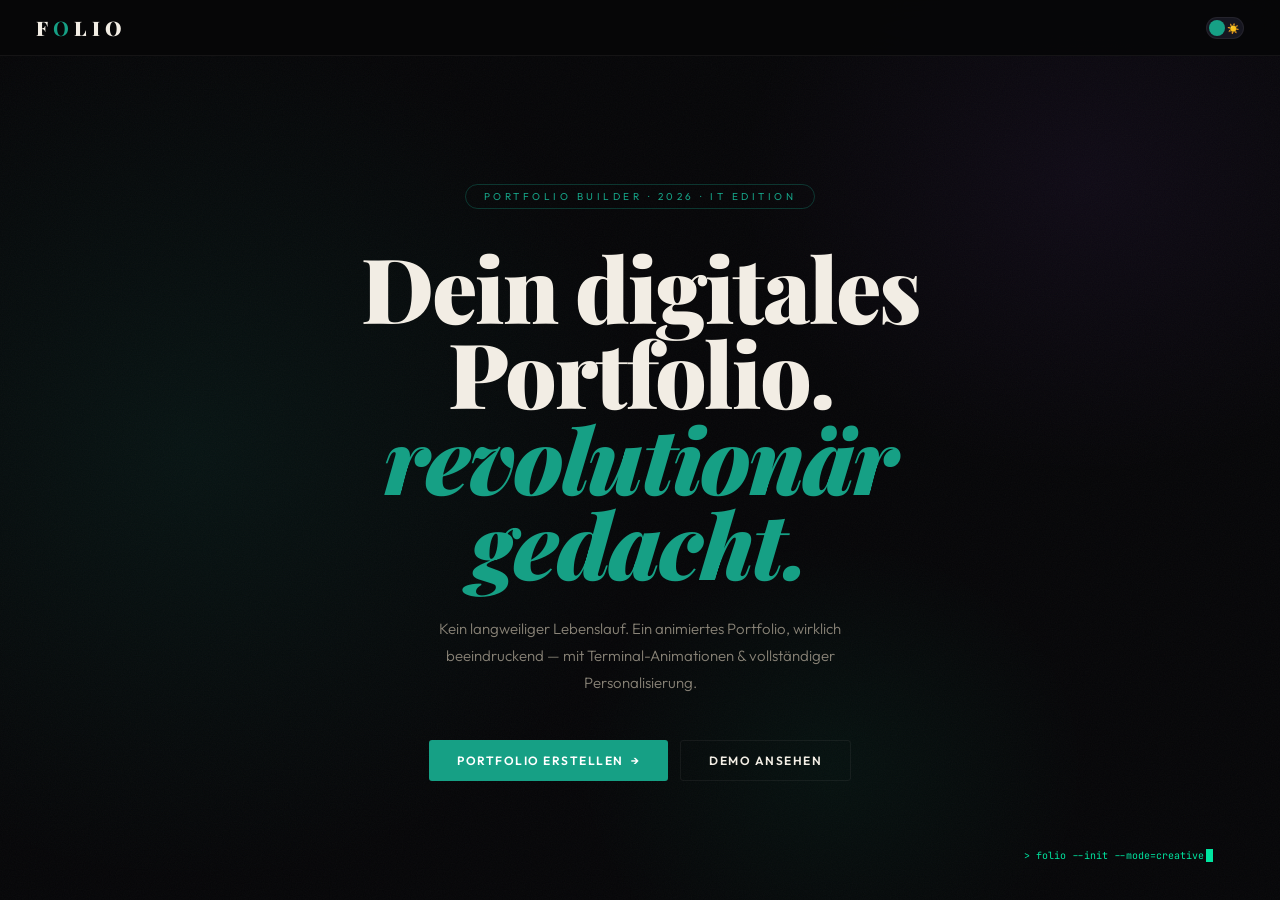
==== commit 891e3b71: "Add files via upload" ====
--- a/index.html
+++ b/index.html
@@ -32,7 +32,7 @@
   <div class="land">
     <div class="l-tag">Portfolio Builder · 2026 · IT Edition</div>
     <h1 class="l-h1">Dein digitales Portfolio.<em> revolutionär gedacht.</em></h1>
-    <p class="l-sub">Kein langweiliger Lebenslauf. Ein animiertes Portfolio,wirklich beeindruckend — mit Terminal-Animationen &amp; vollständiger Personalisierung.</p>
+    <p class="l-sub">Kein langweiliger Lebenslauf. Ein animiertes Portfolio, wirklich beeindruckend — mit Terminal-Animationen &amp; vollständiger Personalisierung.</p>
     <div class="l-cta">
       <button class="btn btn-g" onclick="startBuild()">Portfolio erstellen &nbsp;→</button>
       <button class="btn btn-o" onclick="loadDemoData()">Demo ansehen</button>
@@ -118,6 +118,20 @@
   <div class="step" id="step1">
     <div class="sttl">Deine Identität</div>
     <p class="stsub">Name, Titel und deine Geschichte — der erste Eindruck zählt.</p>
+
+    <!-- Foto-Upload -->
+    <div class="fld" style="display:flex;align-items:center;gap:16px;margin-bottom:20px">
+      <div id="photoRing" onclick="document.getElementById('photoInp').click()" style="width:72px;height:72px;border-radius:50%;border:2px dashed var(--hr);display:flex;align-items:center;justify-content:center;cursor:pointer;overflow:hidden;flex-shrink:0;color:var(--text2);transition:border-color .2s" onmouseover="this.style.borderColor='var(--teal)'" onmouseout="this.style.borderColor='var(--hr)')">
+        <svg width="22" height="22" viewBox="0 0 24 24" fill="none" stroke="currentColor" stroke-width="1.5"><circle cx="12" cy="8" r="4"/><path d="M20 21a8 8 0 1 0-16 0"/></svg>
+      </div>
+      <div>
+        <div style="font-size:12px;color:var(--text2);margin-bottom:6px">Profilfoto (optional)</div>
+        <button class="btn btn-o btn-s" onclick="document.getElementById('photoInp').click()">Foto wählen</button>
+        <button class="btn btn-o btn-s" id="photoClearBtn" onclick="clearPhoto()" style="display:none;margin-left:6px;color:#ef4444;border-color:#ef4444">✕ Entfernen</button>
+      </div>
+      <input type="file" id="photoInp" style="display:none" accept="image/*" onchange="photoSet(event)">
+    </div>
+
     <div class="f2">
       <div class="fld"><label>Vorname *</label><input id="i-fn" placeholder="Max" oninput="liveRender()"></div>
       <div class="fld"><label>Nachname *</label><input id="i-ln" placeholder="Mustermann" oninput="liveRender()"></div>
--- a/style.css
+++ b/style.css
@@ -67,7 +67,7 @@
 .l-cta{display:flex;gap:12px;justify-content:center;flex-wrap:wrap;animation:fu .8s .36s var(--t) both}
 
 /* Terminal intro */
-.term-intro{position:absolute;bottom:40px;left:50%;transform:translateX(-50%);font-family:'JetBrains Mono',monospace;font-size:11px;color:var(--mint);opacity:.7;white-space:nowrap;animation:fu 1s .8s var(--t) both}
+.term-intro{position:absolute;bottom:10px;left:80%;margin-bottom:28px;transform:translateX(-50%);font-family:'JetBrains Mono',monospace;font-size:10px;color:var(--mint);opacity:.7;white-space:nowrap;animation:fu 1s .8s var(--t) both}
 .term-cursor-blink{display:inline-block;width:7px;height:13px;background:var(--mint);margin-left:2px;animation:blink 1s step-end infinite;vertical-align:bottom}
 @keyframes blink{0%,100%{opacity:1}50%{opacity:0}}
 
